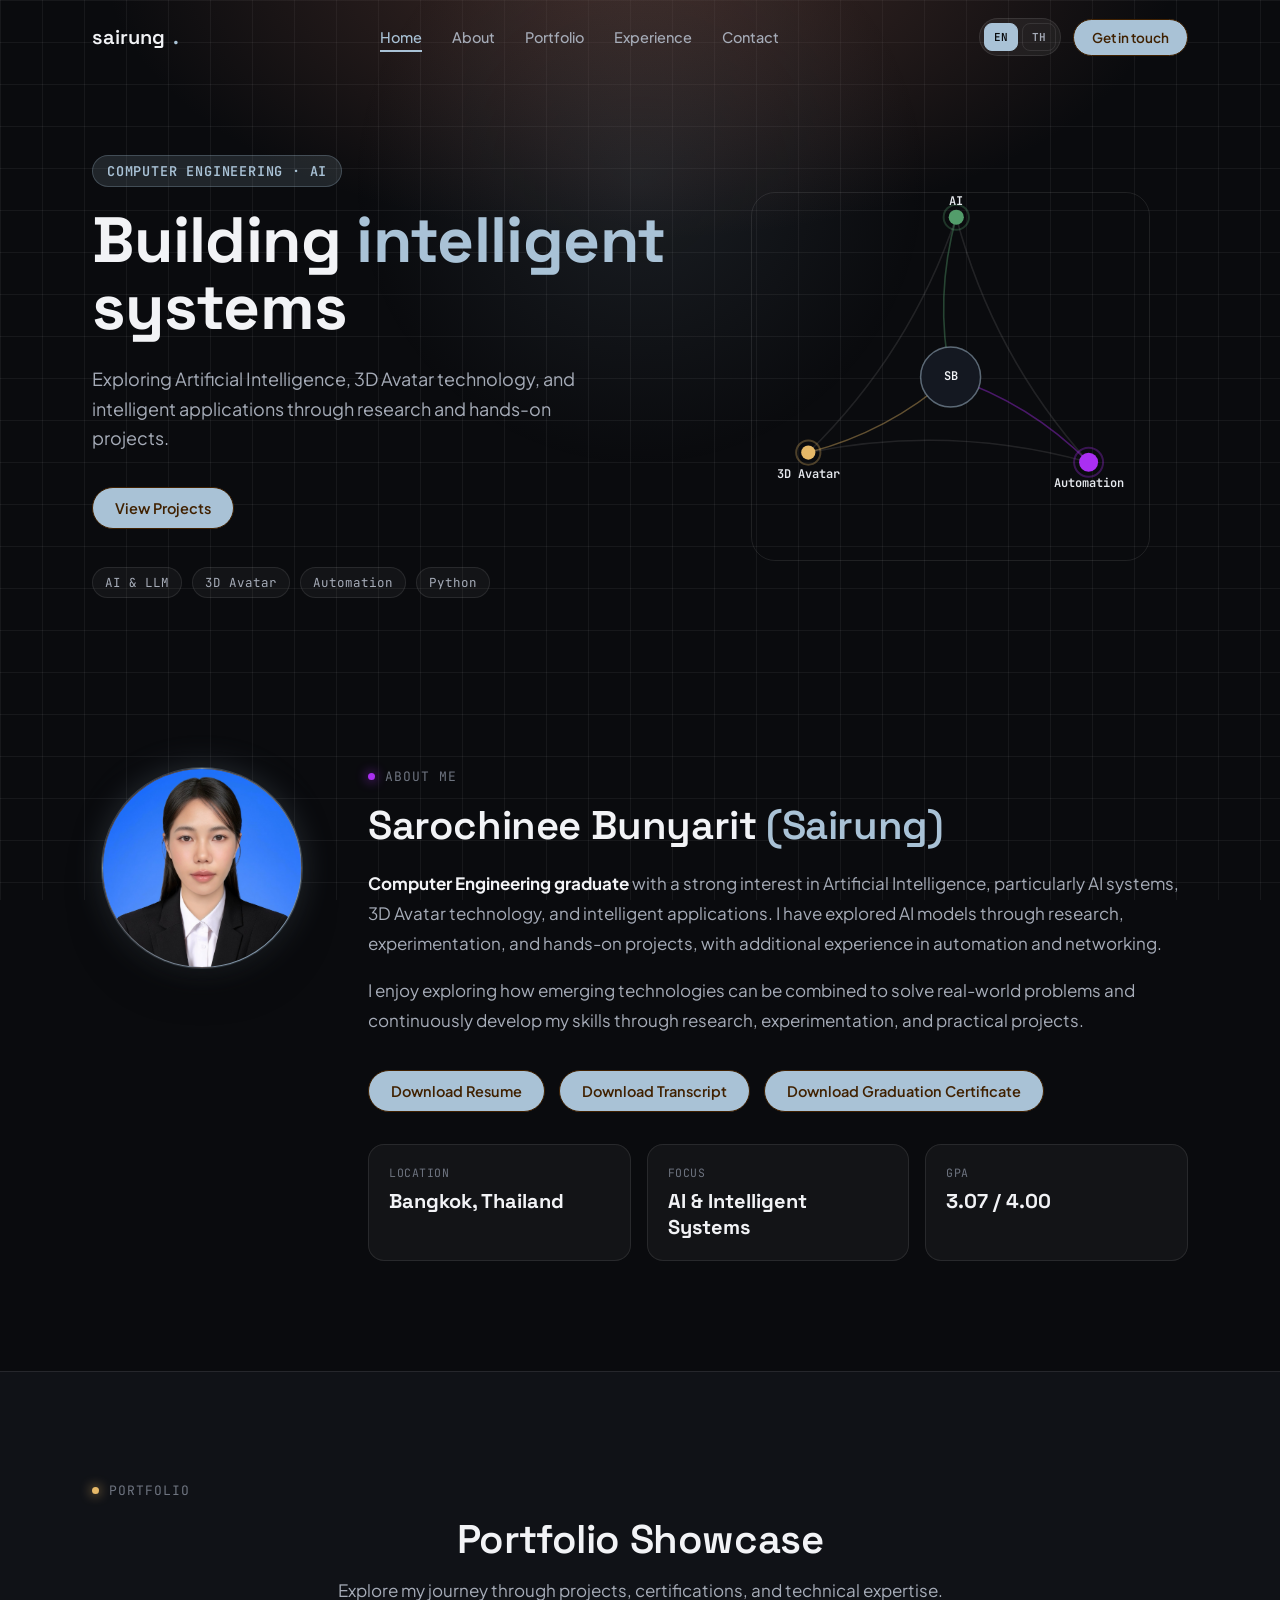
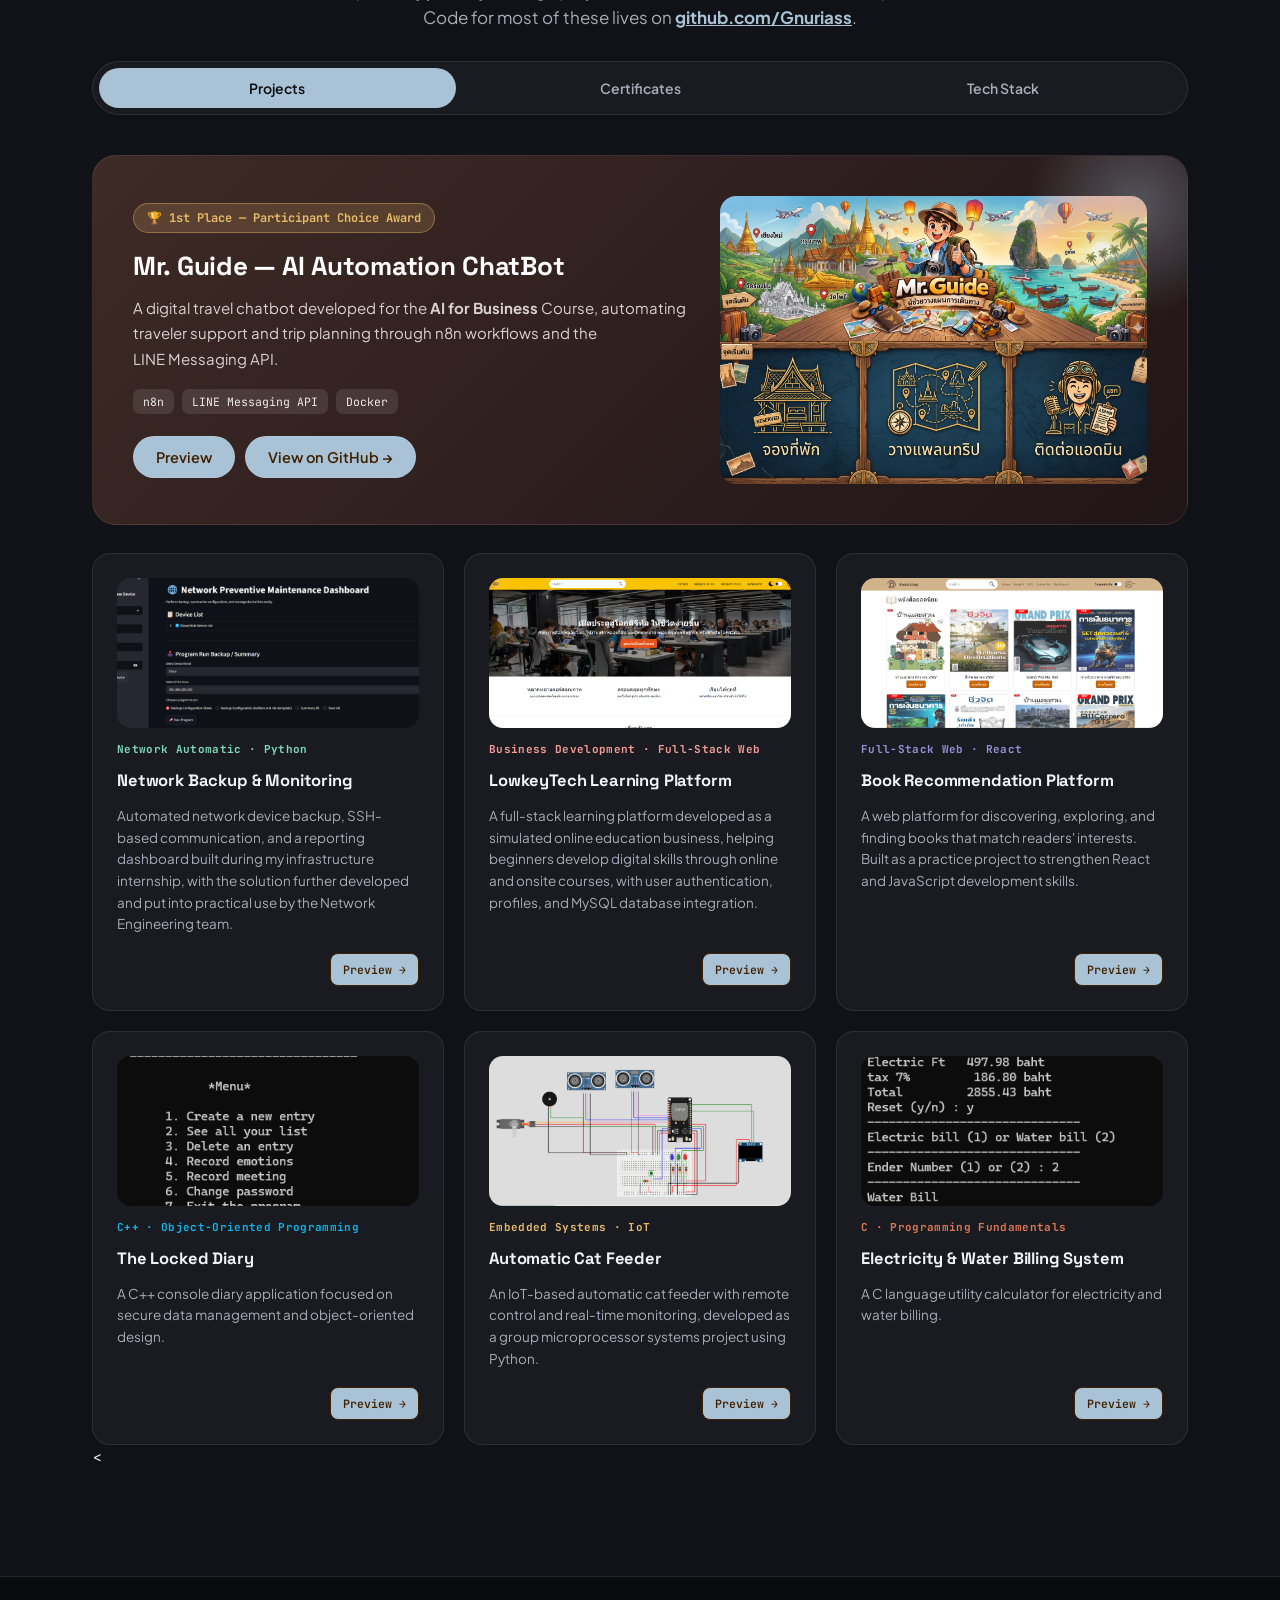
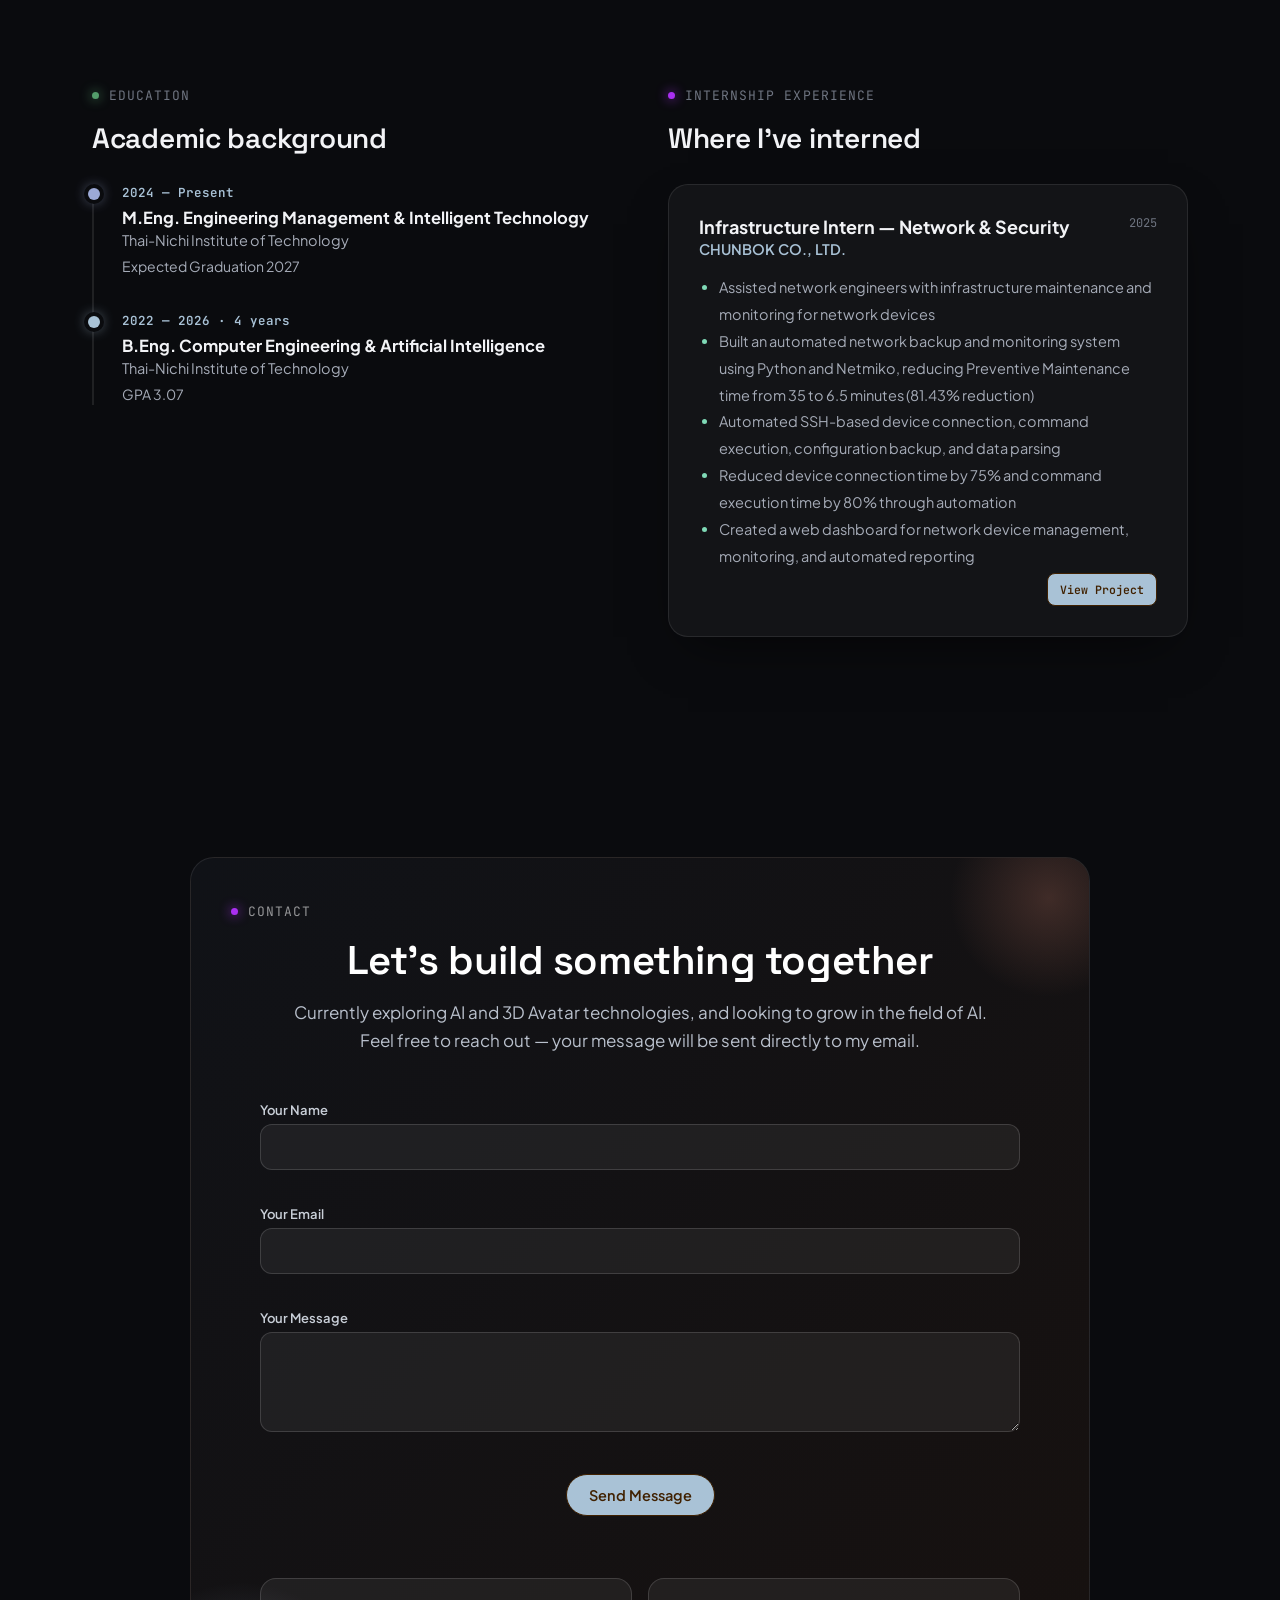
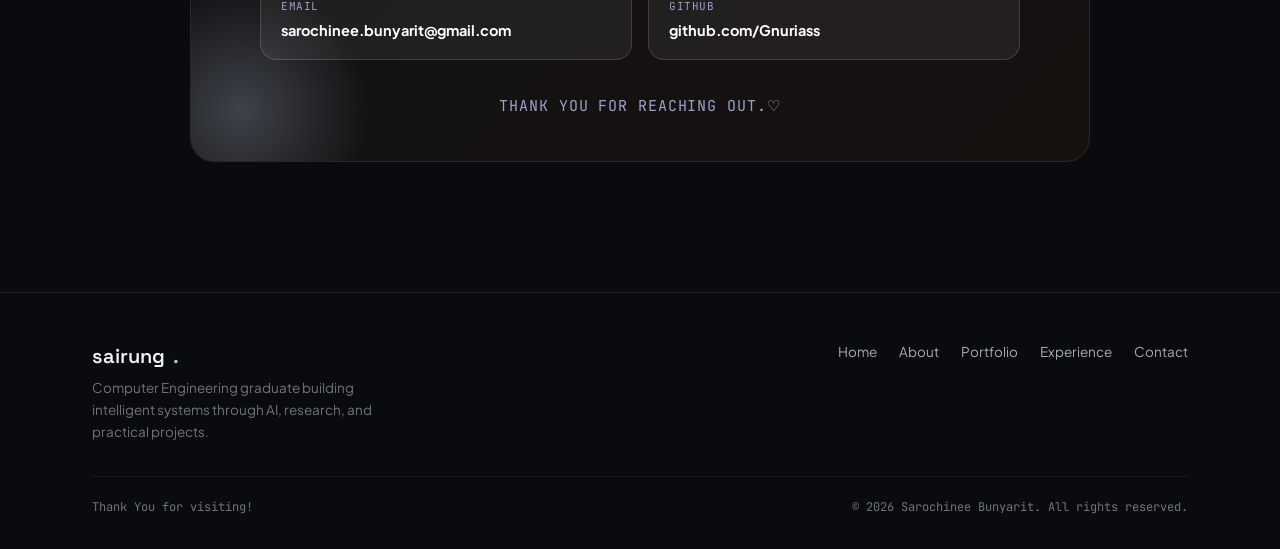
==== index.html @ 8538e963 "Add Tech" ====
<!doctype html>
<html lang="th">
  <head>
    <meta charset="UTF-8" />
    <meta name="viewport" content="width=device-width, initial-scale=1.0" />
    <title>Sarochinee Bunyarit — Portfolio</title>
    <meta
      name="description"
      content="Sarochinee Bunyarit — Computer Engineering graduate specializing in AI, network engineering, and cyber security."
    />
    <link rel="preconnect" href="https://fonts.googleapis.com" />
    <link rel="preconnect" href="https://fonts.gstatic.com" crossorigin />
    <link
      href="https://fonts.googleapis.com/css2?family=Space+Grotesk:wght@500;600;700&family=Fraunces:ital,opsz,wght@0,9..144,400;0,9..144,500;0,9..144,600;0,9..144,700&family=Plus+Jakarta+Sans:ital,wght@0,400;0,500;0,600;0,700;0,800;1,500&family=JetBrains+Mono:wght@400;500;600;700&display=swap"
      rel="stylesheet"
    />
    <link rel="stylesheet" href="style.css" />
  </head>

  <script
    type="text/javascript"
    src="https://cdn.jsdelivr.net/npm/@emailjs/browser@4/dist/email.min.js"
  ></script>

  <script>
    emailjs.init({
      publicKey: "41iGJooCQR-iGfddz",
    });
  </script>

  <body>
    <div class="bg-grid" aria-hidden="true"></div>
    <div class="bg-glow" id="bg-glow" aria-hidden="true"></div>

    <div id="loading-screen">
      <div class="loader">
        <div class="loader-name">
          <span data-en="Welcome" data-th="ยินดีต้อนรับ">Welcome</span>
          <span class="m" data-en="to my" data-th="สู่เว็บไซต์">to my</span>
          <br />
          <span class="m" data-en="Portfolio" data-th="Portfolio"
            >Portfolio</span
          >
          <span data-en="Website" data-th="ของฉัน">Website</span>
        </div>

        <div class="loader-bar"></div>

        <div
          class="loader-tag"
          data-en="Loading portfolio…"
          data-th="กำลังโหลด Portfolio…"
        >
          Loading portfolio…
        </div>
      </div>
    </div>

    <header id="site-header">
      <nav class="wrap">
        <a href="#home" class="logo">sairung<span>.</span></a>

        <div class="nav-links" id="nav-links">
          <a href="#home" data-nav="home" data-en="Home" data-th="หน้าหลัก"
            >Home</a
          >

          <a
            href="#about"
            data-nav="about"
            data-en="About"
            data-th="เกี่ยวกับฉัน"
            >About</a
          >

          <a
            href="#portfolio"
            data-nav="portfolio"
            data-en="Portfolio"
            data-th="ผลงาน"
            >Portfolio</a
          >

          <a
            href="#experience"
            data-nav="experience"
            data-en="Experience"
            data-th="ประสบการณ์"
            >Experience</a
          >

          <a
            href="#contact"
            data-nav="contact"
            data-en="Contact"
            data-th="ติดต่อ"
            >Contact</a
          >
        </div>

        <div style="display: flex; align-items: center; gap: 12px">
          <div class="language-switch">
            <button id="lang-en" class="lang-btn active">EN</button>
            <button id="lang-th" class="lang-btn">TH</button>
          </div>

          <a
            href="#contact"
            class="btn btn-primary nav-cta"
            data-en="Get in touch"
            data-th="ติดต่อฉัน"
            >Get in touch</a
          >

          <button
            class="nav-toggle"
            id="nav-toggle"
            aria-label="Open menu"
            aria-expanded="false"
            aria-controls="mobile-menu"
          >
            <svg
              viewBox="0 0 24 24"
              fill="none"
              stroke="currentColor"
              stroke-width="2"
              stroke-linecap="round"
            >
              <line x1="3" y1="6" x2="21" y2="6" />
              <line x1="3" y1="12" x2="21" y2="12" />
              <line x1="3" y1="18" x2="21" y2="18" />
            </svg>
          </button>
        </div>
      </nav>
    </header>

    <nav class="mobile-menu" id="mobile-menu" aria-label="Mobile navigation">
      <button class="mobile-close" id="mobile-close" aria-label="Close menu">
        &times;
      </button>
      <a href="#home" data-nav="home" data-en="Home" data-th="หน้าหลัก">Home</a>

      <a href="#about" data-nav="about" data-en="About" data-th="เกี่ยวกับฉัน"
        >About</a
      >

      <a
        href="#portfolio"
        data-nav="portfolio"
        data-en="Portfolio"
        data-th="ผลงาน"
        >Portfolio</a
      >

      <a
        href="#experience"
        data-nav="experience"
        data-en="Experience"
        data-th="ประสบการณ์"
        >Experience</a
      >

      <a href="#contact" data-nav="contact" data-en="Contact" data-th="ติดต่อ"
        >Contact</a
      >
    </nav>

    <main id="main-content">
      <!-- HERO -->
      <section class="hero" id="home">
        <div class="wrap hero-grid">
          <div>
            <span class="hero-kicker">Computer Engineering · AI</span>

            <h1>
              <span data-en="Building" data-th="สร้าง">Building</span>
              <em data-en="intelligent" data-th="ระบบอัจฉริยะ">intelligent</em
              ><br />
              <span data-en="systems" data-th="">systems</span>
            </h1>

            <p
              class="hero-sub"
              data-en="Exploring Artificial Intelligence, 3D Avatar technology, and intelligent applications through research and hands-on projects."
              data-th="ศึกษาและพัฒนาเทคโนโลยีปัญญาประดิษฐ์ เทคโนโลยี 3D Avatar และระบบอัจฉริยะ ผ่านงานวิจัยและโปรเจกต์ที่ได้ลงมือปฏิบัติจริง"
            >
              Exploring Artificial Intelligence, 3D Avatar technology, and
              intelligent applications through research and hands-on projects.
            </p>

            <div class="hero-cta">
              <a
                href="#portfolio"
                class="btn btn-primary"
                data-scroll-target="portfolio"
                data-en="View Projects"
                data-th="ดูผลงาน"
              >
                View Projects
              </a>
            </div>

            <div class="hero-tags">
              <span class="htag">AI &amp; LLM</span>
              <span class="htag">3D Avatar</span>
              <span class="htag">Automation</span>
              <span class="htag">Python</span>
            </div>
          </div>

          <div class="hero-visual">
            <canvas
              id="node-canvas"
              role="img"
              aria-label="Animated diagram connecting AI, 3D Avatar, and Automation"
            ></canvas>
          </div>
        </div>
      </section>

      <!-- ABOUT -->
      <section id="about">
        <div class="wrap about-grid">
          <div class="avatar-wrap">
            <div class="avatar">
              <img src="me.JPG" alt="Portrait of Sarochinee Bunyarit" />
            </div>
          </div>

          <div>
            <span
              class="eyebrow"
              style="--dot: #aa2ff2"
              data-en="About Me"
              data-th="เกี่ยวกับฉัน"
            >
              About Me
            </span>

            <h2
              class="sec-title2"
              data-en="Sarochinee Bunyarit <span class='s'>(Sairung)</span>"
              data-th="สโรชินี บุญฤทธิ์ <span class='s'>(สายรุ้ง)</span>"
            >
              Sarochinee Bunyarit <span class="s">(Sairung)</span>
            </h2>

            <div class="about-body" style="margin-top: 20px">
              <p
                data-en="<strong>Computer Engineering graduate</strong> with a strong interest in Artificial Intelligence, particularly AI systems, 3D Avatar technology, and intelligent applications. I have explored AI models through research, experimentation, and hands-on projects, with additional experience in automation and networking."
                data-th="<strong>สำเร็จการศึกษาด้านวิศวกรรมคอมพิวเตอร์</strong> และมีความสนใจด้าน Artificial Intelligence โดยเฉพาะ AI systems, 3D Avatar technology และ intelligent applications มีประสบการณ์ศึกษาและทดลองโมเดล AI ผ่านงานวิจัย การทดลอง และโปรเจกต์ที่ได้ลงมือปฏิบัติจริง รวมถึงมีประสบการณ์เพิ่มเติมด้าน Automation และ Networking"
              >
                <strong>Computer Engineering graduate</strong> with a strong
                interest in Artificial Intelligence, particularly AI systems, 3D
                Avatar technology, and intelligent applications. I have explored
                AI models through research, experimentation, and hands-on
                projects, with additional experience in automation and
                networking.
              </p>

              <p
                data-en="I enjoy exploring how emerging technologies can be combined to solve real-world problems and continuously develop my skills through research, experimentation, and practical projects."
                data-th="ฉันสนใจการศึกษาและประยุกต์ใช้เทคโนโลยีใหม่ ๆ ร่วมกันเพื่อแก้ปัญหาในโลกจริง พร้อมพัฒนาทักษะของตนเองอย่างต่อเนื่องผ่านงานวิจัย การทดลอง และโปรเจกต์ที่นำไปใช้ได้จริง"
              >
                I enjoy exploring how emerging technologies can be combined to
                solve real-world problems and continuously develop my skills
                through research, experimentation, and practical projects.
              </p>
            </div>

            <div class="hero-cta">
              <a
                href="/assets/Sarochinee_Bunyarit_Resume.pdf"
                download="Sarochinee_Bunyarit_Resume.pdf"
                class="btn btn-primary"
                data-en="Download Resume"
                data-th="ดาวน์โหลด Resume"
              >
                Download Resume
              </a>

              <a
                href="/assets/Sarochinee_Bunyarit_Transcript.pdf"
                download="Sarochinee_Bunyarit_Transcript.pdf"
                class="btn btn-primary"
                data-en="Download Transcript"
                data-th="ดาวน์โหลด Transcript"
              >
                Download Transcript
              </a>

              <a
                href="/assets/"
                download="Sarochinee_Bunyarit_Graduation.pdf"
                class="btn btn-primary"
                data-en="Download Graduation Certificate"
                data-th="ดาวน์โหลดใบรับรองการสำเร็จการศึกษา"
              >
                Download Graduation Certificate
              </a>
            </div>

            <div class="facts">
              <div class="fact">
                <div class="k" data-en="Location" data-th="ที่อยู่">
                  Location
                </div>
                <div
                  class="v"
                  data-en="Bangkok, Thailand"
                  data-th="กรุงเทพฯ ประเทศไทย"
                >
                  Bangkok, Thailand
                </div>
              </div>

              <div class="fact">
                <div class="k" data-en="Focus" data-th="ความสนใจ">Focus</div>
                <div class="v">AI &amp; Intelligent Systems</div>
              </div>

              <div class="fact">
                <div class="k">GPA</div>
                <div class="v">3.07 / 4.00</div>
              </div>
            </div>
          </div>
        </div>
      </section>

      <!-- PORTFOLIO SHOWCASE -->
      <section
        id="portfolio"
        style="
          background: var(--bg-alt);
          border-top: 1px solid var(--line);
          border-bottom: 1px solid var(--line);
        "
      >
        <div class="wrap">
          <span
            class="eyebrow"
            style="--dot: var(--sun)"
            data-en="Portfolio"
            data-th="ผลงาน"
            >Portfolio</span
          >

          <h2
            class="sec-title"
            data-en="Portfolio Showcase"
            data-th="ผลงานของฉัน"
          >
            Portfolio Showcase
          </h2>

          <p class="sec-lede">
            <span
              data-en="Explore my journey through projects, certifications, and technical expertise. Code for most of these lives on"
              data-th="สำรวจผลงาน ใบรับรอง และทักษะด้านเทคนิคที่ฉันได้พัฒนาผ่านการเรียนรู้และประสบการณ์จริง โดยสามารถดูโค้ดของโปรเจกต์ส่วนใหญ่ได้ที่"
              >Explore my journey through projects, certifications, and
              technical expertise. Code for most of these lives on</span
            >

            <a
              href="https://github.com/Gnuriass"
              target="_blank"
              rel="noopener"
              style="
                color: var(--sky);
                font-weight: 700;
                text-decoration: underline;
              "
              >github.com/Gnuriass</a
            >.
          </p>

          <div class="tab-bar" role="tablist" aria-label="Portfolio sections">
            <button
              class="tab-btn active"
              role="tab"
              aria-selected="true"
              aria-controls="tab-projects"
              id="tabbtn-projects"
              data-tab="projects"
              data-en="Projects"
              data-th="โปรเจกต์"
            >
              Projects
            </button>

            <button
              class="tab-btn"
              role="tab"
              aria-selected="false"
              aria-controls="tab-certificates"
              id="tabbtn-certificates"
              data-tab="certificates"
              data-en="Certificates"
              data-th="ใบรับรอง"
            >
              Certificates
            </button>

            <button
              class="tab-btn"
              role="tab"
              aria-selected="false"
              aria-controls="tab-techstack"
              id="tabbtn-techstack"
              data-tab="techstack"
              data-en="Tech Stack"
              data-th="เทคโนโลยีที่ใช้"
            >
              Tech Stack
            </button>
          </div>

          <!-- PROJECTS TAB -->
          <div
            class="tab-panel active"
            id="tab-projects"
            role="tabpanel"
            aria-labelledby="tabbtn-projects"
          >
            <!-- FEATURED PROJECT -->
            <div class="featured-project">
              <div>
                <div
                  class="badge-win"
                  data-en="🏆 1st Place — Participant Choice Award"
                  data-th="🏆 อันดับ 1 — รางวัลขวัญใจผู้เข้าร่วมกิจกรรม"
                >
                  🏆 1st Place — Participant Choice Award
                </div>

                <h3>Mr. Guide — AI Automation ChatBot</h3>

                <p>
                  <span
                    data-en="A digital travel chatbot developed for the"
                    data-th="แชตบอตท่องเที่ยวดิจิทัลที่พัฒนาขึ้นสำหรับรายวิชา"
                  >
                    A digital travel chatbot developed for the
                  </span>

                  <strong>AI for Business</strong>

                  <span
                    data-en="Course, automating traveler support and trip planning through n8n workflows and the"
                    data-th="โดยทำงานอัตโนมัติด้านการให้บริการนักท่องเที่ยวและการวางแผนทริปผ่าน n8n workflows และ"
                  >
                    Course, automating traveler support and trip planning
                    through n8n workflows and the
                  </span>

                  <br />

                  <span>LINE Messaging API.</span>
                </p>

                <div class="fp-stack">
                  <span>n8n</span>
                  <span>LINE Messaging API</span>
                  <span>Docker</span>
                </div>

                <div class="fp-actions">
                  <button
                    type="button"
                    class="btn btn-ghost view-details-btn"
                    data-detail="proj-0"
                    data-en="Preview"
                    data-th="ดูตัวอย่าง"
                  >
                    Preview
                  </button>

                  <a
                    href="https://github.com/Gnuriass/n8n-project"
                    target="_blank"
                    rel="noopener"
                    class="btn btn-ghost"
                    data-en="View on GitHub →"
                    data-th="ดูบน GitHub →"
                  >
                    View on GitHub →
                  </a>
                </div>
              </div>

              <!-- CLICKABLE FEATURED IMAGE -->
              <div
                class="fp-visual project-image-preview"
                tabindex="0"
                role="button"
                aria-label="View project image"
                data-image="images/project/pj0.png"
                data-alt="Mr. Guide AI Automation ChatBot"
              >
                <img
                  src="images/project/pj0.png"
                  alt="Mr. Guide AI Automation ChatBot"
                />
              </div>
            </div>

            <!-- PROJECT GRID -->
            <div class="proj-grid" id="project-grid">
              <!-- PROJECTS 1 -->
              <div
                class="proj-card reveal reveal-stagger"
                tabindex="0"
                data-detail="proj-1"
                style="--r-i: 0"
              >
                <div class="proj-top">
                  <div
                    class="proj-icon project-image-preview"
                    tabindex="0"
                    role="button"
                    aria-label="View project image"
                    data-image="images/project/pj1.png"
                    data-alt="n8n Workflow Project"
                  >
                    <img
                      src="images/project/pj1.png"
                      alt="n8n Workflow Project"
                    />
                  </div>
                </div>

                <span class="proj-tag" style="--pc-fg: var(--mint)">
                  Network Automatic · Python
                </span>

                <h3>Network Backup &amp; Monitoring</h3>

                <p
                  data-en="Automated network device backup, SSH-based communication, and a reporting dashboard built during my infrastructure internship, with the solution further developed and put into practical use by the Network Engineering team."
                  data-th="ระบบสำรองข้อมูลอุปกรณ์เครือข่ายแบบอัตโนมัติ การสื่อสารผ่าน SSH และ Dashboard สำหรับรายงานผล ซึ่งพัฒนาขึ้นระหว่างการฝึกงานด้าน Infrastructure (Network & Security) และได้รับการพัฒนาต่อยอดเพื่อนำไปใช้งานจริงโดยทีม Network Engineer"
                >
                  Automated network device backup, SSH-based communication, and
                  a reporting dashboard built during my infrastructure
                  internship, with the solution further developed and put into
                  practical use by the Network Engineering team.
                </p>

                <div class="proj-actions">
                  <button
                    type="button"
                    class="view-details-btn"
                    data-detail="proj-1"
                    data-en="Preview →"
                    data-th="ดูตัวอย่าง →"
                  >
                    Preview →
                  </button>
                </div>
              </div>

              <!-- PROJECTS 2 -->
              <div
                class="proj-card reveal reveal-stagger"
                tabindex="0"
                data-detail="proj-2"
                style="--r-i: 1"
              >
                <div class="proj-top">
                  <div
                    class="proj-icon project-image-preview"
                    tabindex="0"
                    role="button"
                    aria-label="View project image"
                    data-image="images/project/pj2.png"
                    data-alt="LowkeyTech Learning Platform"
                  >
                    <img
                      src="images/project/pj2.png"
                      alt="LowkeyTech Learning Platform"
                    />
                  </div>
                </div>

                <span class="proj-tag" style="--pc-fg: #f39c96">
                  Business Development · Full-Stack Web
                </span>

                <h3>LowkeyTech Learning Platform</h3>

                <p
                  data-en="A full-stack learning platform developed as a simulated online education business, helping beginners develop digital skills through online and onsite courses, with user authentication, profiles, and MySQL database integration."
                  data-th="แพลตฟอร์มการเรียนรู้แบบ Full-Stack ที่พัฒนาขึ้นเพื่อจำลองธุรกิจด้านการศึกษาออนไลน์ ช่วยให้ผู้เริ่มต้นพัฒนาทักษะดิจิทัลผ่านหลักสูตรออนไลน์และแบบ Onsite พร้อมระบบยืนยันตัวตน โปรไฟล์ผู้ใช้งาน และการเชื่อมต่อฐานข้อมูล MySQL"
                >
                  A full-stack learning platform designed to help beginners
                  develop digital skills through online and onsite courses, with
                  user authentication, profiles, and MySQL database integration.
                </p>

                <div class="proj-actions">
                  <button
                    type="button"
                    class="view-details-btn"
                    data-detail="proj-2"
                    data-en="Preview →"
                    data-th="ดูตัวอย่าง →"
                  >
                    Preview →
                  </button>
                </div>
              </div>

              <!-- PROJECTS 3 -->
              <div
                class="proj-card reveal reveal-stagger"
                tabindex="0"
                data-detail="proj-3"
                style="--r-i: 2"
              >
                <div class="proj-top">
                  <div
                    class="proj-icon project-image-preview"
                    tabindex="0"
                    role="button"
                    aria-label="View project image"
                    data-image="images/project/pj3.png"
                    data-alt="Book Recommendation Platform"
                  >
                    <img
                      src="images/project/pj3.png"
                      alt="Book Recommendation Platform"
                    />
                  </div>
                </div>

                <span class="proj-tag" style="--pc-fg: #998ed9">
                  Full-Stack Web · React
                </span>

                <h3>Book Recommendation Platform</h3>

                <p
                  data-en="A web platform for discovering, exploring, and finding books that match readers' interests. Built as a practice project to strengthen React and JavaScript development skills."
                  data-th="แพลตฟอร์มเว็บไซต์สำหรับค้นหา สำรวจ และแนะนำหนังสือที่ตรงกับความสนใจของผู้อ่าน"
                >
                  A web platform for discovering, exploring, and finding books
                  that match readers' interests. Built as a practice project to
                  strengthen React and JavaScript development skills.
                </p>

                <div class="proj-actions">
                  <button
                    type="button"
                    class="view-details-btn"
                    data-detail="proj-3"
                    data-en="Preview →"
                    data-th="ดูตัวอย่าง →"
                  >
                    Preview →
                  </button>
                </div>
              </div>

              <!-- PROJECTS 4 -->
              <div
                class="proj-card reveal reveal-stagger"
                tabindex="0"
                data-detail="proj-4"
                style="--r-i: 3"
              >
                <div class="proj-top">
                  <div
                    class="proj-icon project-image-preview"
                    tabindex="0"
                    role="button"
                    aria-label="View project image"
                    data-image="images/project/pj4.png"
                    data-alt="The Locked Diary"
                  >
                    <img src="images/project/pj4.png" alt="The Locked Diary" />
                  </div>
                </div>

                <span class="proj-tag" style="--pc-fg: #12b1e5">
                  C++ · Object-Oriented Programming
                </span>

                <h3>The Locked Diary</h3>

                <p
                  data-en="A C++ console diary application focused on secure data management and object-oriented design."
                  data-th="แอปพลิเคชันไดอารีบน Console ที่พัฒนาด้วย C++ โดยเน้นการจัดการข้อมูลอย่างปลอดภัยและการออกแบบเชิงวัตถุ"
                >
                  A C++ console diary application focused on secure data
                  management and object-oriented design.
                </p>

                <div class="proj-actions">
                  <button
                    type="button"
                    class="view-details-btn"
                    data-detail="proj-4"
                    data-en="Preview →"
                    data-th="ดูตัวอย่าง →"
                  >
                    Preview →
                  </button>
                </div>
              </div>

              <!-- PROJECTS 5 -->
              <div
                class="proj-card reveal reveal-stagger"
                tabindex="0"
                data-detail="proj-5"
                style="--r-i: 4"
              >
                <div class="proj-top">
                  <div
                    class="proj-icon project-image-preview"
                    tabindex="0"
                    role="button"
                    aria-label="View project image"
                    data-image="images/project/pj5.png"
                    data-alt="Automatic Cat Feeder"
                  >
                    <img
                      src="images/project/pj5.png"
                      alt="Automatic Cat Feeder"
                    />
                  </div>
                </div>

                <span class="proj-tag" style="--pc-fg: var(--sun)">
                  Embedded Systems · IoT
                </span>

                <h3>Automatic Cat Feeder</h3>

                <p
                  data-en="An IoT-based automatic cat feeder with remote control and real-time monitoring, developed as a group microprocessor systems project using Python."
                  data-th="เครื่องให้อาหารแมวอัตโนมัติแบบ IoT พร้อมระบบควบคุมระยะไกลและการตรวจสอบแบบ Real-time พัฒนาเป็นโปรเจกต์กลุ่มในรายวิชา Microprocessor Systems โดยใช้ Python"
                >
                  An IoT-based automatic cat feeder with remote control and
                  real-time monitoring, developed as a group microprocessor
                  systems project using Python.
                </p>

                <div class="proj-actions">
                  <button
                    type="button"
                    class="view-details-btn"
                    data-detail="proj-5"
                    data-en="Preview →"
                    data-th="ดูตัวอย่าง →"
                  >
                    Preview →
                  </button>
                </div>
              </div>

              <!-- PROJECTS 6 -->
              <div
                class="proj-card reveal reveal-stagger"
                tabindex="0"
                data-detail="proj-6"
                style="--r-i: 5"
              >
                <div class="proj-top">
                  <div
                    class="proj-icon project-image-preview"
                    tabindex="0"
                    role="button"
                    aria-label="View project image"
                    data-image="images/project/pj6.png"
                    data-alt="Electric & Water Bill Calculator"
                  >
                    <img
                      src="images/project/pj6.png"
                      alt="Electric & Water Bill Calculator"
                    />
                  </div>
                </div>

                <span class="proj-tag" style="--pc-fg: #dd7755">
                  C · Programming Fundamentals
                </span>

                <h3>Electricity &amp; Water Billing System</h3>

                <p
                  data-en="A C language utility calculator for electricity and water billing."
                  data-th="โปรแกรมคำนวณค่าไฟฟ้าและค่าน้ำที่พัฒนาด้วยภาษา C"
                >
                  A C language utility calculator for electricity and water
                  billing.
                </p>

                <div class="proj-actions">
                  <button
                    type="button"
                    class="view-details-btn"
                    data-detail="proj-6"
                    data-en="Preview →"
                    data-th="ดูตัวอย่าง →"
                  >
                    Preview →
                  </button>
                </div>
              </div>
            </div>
          </div>

          <!-- ---------------- Project Image Lightbox ---------------- -->
          <div class="image-lightbox" id="project-image-lightbox">
            <button
              type="button"
              class="image-lightbox-close"
              id="project-image-lightbox-close"
              aria-label="Close image"
            >
              &times;
            </button>

            <img id="project-lightbox-image" src="" alt="Project Preview" />
          </div>

          <<!-- Project detail modal -->
          <div
            class="modal-backdrop"
            id="proj-modal"
            role="dialog"
            aria-modal="true"
            aria-labelledby="proj-modal-title"
          >
            <div class="modal-box">
              <button
                class="modal-close"
                id="proj-modal-close"
                aria-label="Close"
              >
                &times;
              </button>

              <div class="modal-visual" id="proj-modal-visual"></div>

              <h3 id="proj-modal-title">Project name</h3>

              <div class="modal-meta" id="proj-modal-meta">Category</div>

              <p id="proj-modal-desc">Description</p>

              <div class="modal-badges" id="proj-modal-badges"></div>

              <div class="proj-actions" style="margin-top: 20px">
                <a
                  href="#"
                  id="proj-modal-github"
                  target="_blank"
                  rel="noopener"
                  data-en="View on GitHub →"
                  data-th="ดูบน GitHub →"
                >
                  View on GitHub →
                </a>
              </div>
            </div>
          </div>

          <!-- CERTIFICATES TAB -->
          <div
            class="tab-panel"
            id="tab-certificates"
            role="tabpanel"
            aria-labelledby="tabbtn-certificates"
          >
            <div class="cert-grid" id="cert-grid">
              <!-- Certificate 1 -->
              <div
                class="cert-card reveal reveal-stagger"
                tabindex="0"
                data-cert="0"
                style="--r-i: 0"
              >
                <div class="cert-thumb">
                  <img
                    src="images/cert/c1.jpg"
                    alt="Security Engineer Program"
                  />
                </div>

                <div class="cert-body">
                  <h3>Security Engineer Program</h3>

                  <div class="cert-org">ARIT</div>

                  <div class="cert-date">2025</div>

                  <div
                    class="cert-desc"
                    data-en="Selected for the Security Engineer program, covering network security, security principles, programming, Linux administration, cloud security, threat hunting, SIEM, and incident response."
                    data-th="ได้รับคัดเลือกเข้าร่วมโครงการ Security Engineer ซึ่งครอบคลุมด้าน Network Security, Security Principles, Programming, Linux Administration, Cloud Security, Threat Hunting, SIEM และ Incident Response"
                  >
                    Selected for the Security Engineer program, covering network
                    security, security principles, programming, Linux
                    administration, cloud security, threat hunting, SIEM, and
                    incident response.
                  </div>
                </div>
              </div>

              <!-- Certificate 2 -->
              <div
                class="cert-card reveal reveal-stagger"
                tabindex="0"
                data-cert="1"
                style="--r-i: 1"
              >
                <div class="cert-thumb">
                  <img
                    src="images/cert/c2.jpg"
                    alt="Basic Cybersecurity Training"
                  />
                </div>

                <div class="cert-body">
                  <h3>Basic Cybersecurity Training</h3>

                  <div class="cert-org">Department of Skill Development</div>

                  <div class="cert-date">2025</div>

                  <div
                    class="cert-desc"
                    data-en="Completed online training in Basic Cybersecurity, covering fundamental cybersecurity concepts and practices."
                    data-th="ผ่านการอบรมออนไลน์หลักสูตร Basic Cybersecurity ซึ่งครอบคลุมแนวคิดพื้นฐานและแนวทางปฏิบัติด้าน Cybersecurity"
                  >
                    Completed online training in Basic Cybersecurity, covering
                    fundamental cybersecurity concepts and practices.
                  </div>
                </div>
              </div>

              <!-- Certificate 3 -->
              <div
                class="cert-card reveal reveal-stagger"
                tabindex="0"
                data-cert="2"
                style="--r-i: 2"
              >
                <div class="cert-thumb">
                  <img
                    src="images/cert/c3.jpg"
                    alt="Basic Cybersecurity Training"
                  />
                </div>

                <div class="cert-body">
                  <h3>Basic Cybersecurity Training</h3>

                  <div class="cert-org">
                    Thailand Professional Qualification Institute (TPQI)
                  </div>

                  <div class="cert-date">2025</div>

                  <div
                    class="cert-desc"
                    data-en="Completed Basic Cybersecurity training focused on foundational knowledge and professional cybersecurity competencies."
                    data-th="ผ่านการอบรม Basic Cybersecurity โดยเน้นความรู้พื้นฐานและสมรรถนะด้าน Cybersecurity ในระดับวิชาชีพ"
                  >
                    Completed Basic Cybersecurity training focused on
                    foundational knowledge and professional cybersecurity
                    competencies.
                  </div>
                </div>
              </div>
            </div>
          </div>

          <!-- Certificate lightbox modal -->
          <div class="image-lightbox" id="cert-image-lightbox">
            <button
              type="button"
              class="image-lightbox-close"
              id="cert-image-lightbox-close"
              aria-label="Close image"
            >
              &times;
            </button>

            <img id="cert-lightbox-image" src="" alt="Certificate Preview" />
          </div>

          <!-- TECH STACK TAB -->
          <div
            class="tab-panel"
            id="tab-techstack"
            role="tabpanel"
            aria-labelledby="tabbtn-techstack"
          >
            <div class="tech-grid">
              <!-- Python -->
              <div
                class="tech-card reveal reveal-stagger"
                tabindex="0"
                style="--r-i: 0"
              >
                <span class="tooltip">Python</span>
                <img
                  class="tech-icon"
                  src="images/tech/python.png"
                  alt="Python"
                />
                <span class="tech-name">Python</span>
              </div>
              <!-- n8n -->
              <div
                class="tech-card reveal reveal-stagger"
                tabindex="0"
                style="--r-i: 1"
              >
                <span class="tooltip">n8n</span>
                <img class="tech-icon" src="images/tech/n8n.png" alt="n8n" />
                <span class="tech-name">n8n</span>
              </div>

              <!-- Docker -->
              <div
                class="tech-card reveal reveal-stagger"
                tabindex="0"
                style="--r-i: 2"
              >
                <span class="tooltip">Docker</span>
                <img
                  class="tech-icon"
                  src="images/tech/docker.png"
                  alt="Docker"
                />
                <span class="tech-name">Docker</span>
              </div>
              <!-- ngrok -->
              <div
                class="tech-card reveal reveal-stagger"
                tabindex="0"
                style="--r-i: 3"
              >
                <span class="tooltip">ngrok</span>
                <img
                  class="tech-icon"
                  src="images/tech/ngrok.png"
                  alt="ngrok"
                />
                <span class="tech-name">ngrok</span>
              </div>
              <!-- LM Studio -->
              <div
                class="tech-card reveal reveal-stagger"
                tabindex="0"
                style="--r-i: 4"
              >
                <span class="tooltip">LM Studio</span>
                <img
                  class="tech-icon"
                  src="images/tech/lm-studio.png"
                  alt="LM Studio"
                />
                <span class="tech-name">LM Studio</span>
              </div>
              <!-- Jupyter -->
              <div
                class="tech-card reveal reveal-stagger"
                tabindex="0"
                style="--r-i: 5"
              >
                <span class="tooltip">Jupyter Notebook</span>
                <img
                  class="tech-icon"
                  src="images/tech/jupyter.png"
                  alt="Jupyter"
                />
                <span class="tech-name">Jupyter</span>
              </div>
              <!-- My SQL -->
              <div
                class="tech-card reveal reveal-stagger"
                tabindex="0"
                style="--r-i: 6"
              >
                <span class="tooltip">My SQL</span>
                <img
                  class="tech-icon"
                  src="images/tech/mysql.png"
                  alt="My SQL"
                />
                <span class="tech-name">My SQL</span>
              </div>
              

              <!-- Git -->
              <div
                class="tech-card reveal reveal-stagger"
                tabindex="0"
                style="--r-i: 7"
              >
                <span class="tooltip">GitHub</span>
                <img
                  class="tech-icon"
                  src="images/tech/github.png"
                  alt="GitHub"
                />
                <span class="tech-name">GitHub</span>
              </div>

              <!-- JavaScript -->
              <div
                class="tech-card reveal reveal-stagger"
                tabindex="0"
                style="--r-i: 8"
              >
                <span class="tooltip">JavaScript</span>
                <img
                  class="tech-icon"
                  src="images/tech/javascript.png"
                  alt="JavaScript"
                />
                <span class="tech-name">JavaScript</span>
              </div>

              <!-- React -->
              <div
                class="tech-card reveal reveal-stagger"
                tabindex="0"
                style="--r-i: 9"
              >
                <span class="tooltip">React.js</span>
                <img
                  class="tech-icon"
                  src="images/tech/react.png"
                  alt="React.js"
                />
                <span class="tech-name">React</span>
              </div>

              <!-- HTML5 -->
              <div
                class="tech-card reveal reveal-stagger"
                tabindex="0"
                style="--r-i: 10"
              >
                <span class="tooltip">HTML5</span>
                <img class="tech-icon" src="images/tech/html.png" alt="HTML5" />
                <span class="tech-name">HTML5</span>
              </div>

              <!-- CSS3 -->
              <div
                class="tech-card reveal reveal-stagger"
                tabindex="0"
                style="--r-i: 11"
              >
                <span class="tooltip">CSS</span>
                <img class="tech-icon" src="images/tech/css.png" alt="CSS" />
                <span class="tech-name">CSS</span>
              </div>

              <!-- C -->
              <div
                class="tech-card reveal reveal-stagger"
                tabindex="0"
                style="--r-i: 12"
              >
                <span class="tooltip">C</span>
                <img class="tech-icon" src="images/tech/c.png" alt="C" />
                <span class="tech-name">C</span>
              </div>

              <!-- C++ -->
              <div
                class="tech-card reveal reveal-stagger"
                tabindex="0"
                style="--r-i: 13"
              >
                <span class="tooltip">C++</span>
                <img class="tech-icon" src="images/tech/cpp.png" alt="C++" />
                <span class="tech-name">C++</span>
              </div>
            </div>
          </div>
        </div>
      </section>

      <!-- EDUCATION + EXPERIENCE -->
      <section id="experience">
        <div class="wrap two-col">
          <div>
            <span
              class="eyebrow"
              style="--dot: #539d6b"
              data-en="Education"
              data-th="การศึกษา"
            >
              Education
            </span>

            <h2
              class="sec-title2"
              style="font-size: 28px"
              data-en="Academic background"
              data-th="ประวัติการศึกษา"
            >
              Academic background
            </h2>

            <div class="timeline" style="margin-top: 30px">
              <div class="t-item" style="--dotc: var(--lavender)">
                <div
                  class="t-date"
                  data-en="2024 — Present"
                  data-th="2567 — ปัจจุบัน"
                >
                  2024 — Present
                </div>

                <div
                  class="t-title"
                  data-en="M.Eng. Engineering Management &amp; Intelligent Technology"
                  data-th="ปริญญาโทวิศวกรรม การจัดการวิศวกรรมและเทคโนโลยีอัจฉริยะ"
                >
                  M.Eng. Engineering Management &amp; Intelligent Technology
                </div>

                <div
                  class="t-org"
                  data-en="Thai-Nichi Institute of Technology"
                  data-th="สถาบันเทคโนโลยีไทย-ญี่ปุ่น"
                >
                  Thai-Nichi Institute of Technology
                </div>

                <div
                  class="t-detail"
                  data-en="Expected Graduation 2027"
                  data-th="คาดว่าจะสำเร็จการศึกษาในปี 2027
"
                >
                  Master of Engineering (EMT programme) · Expected Graduation
                  2027
                </div>
              </div>

              <div class="t-item" style="--dotc: var(--sky)">
                <div
                  class="t-date"
                  data-en="2022 — 2026 · 4 years"
                  data-th="2565 — 2569 · 4 ปี"
                >
                  2022 — 2026 · 4 years
                </div>

                <div
                  class="t-title"
                  data-en="B.Eng. Computer Engineering &amp; Artificial Intelligence"
                  data-th="ปริญญาตรีวิศวกรรม คอมพิวเตอร์และปัญญาประดิษฐ์"
                >
                  B.Eng. Computer Engineering &amp; Artificial Intelligence
                </div>

                <div
                  class="t-org"
                  data-en="Thai-Nichi Institute of Technology"
                  data-th="สถาบันเทคโนโลยีไทย-ญี่ปุ่น"
                >
                  Thai-Nichi Institute of Technology
                </div>

                <div class="t-detail">GPA 3.07</div>
              </div>
            </div>
          </div>

          <div>
            <span
              class="eyebrow"
              style="--dot: #aa2ff2"
              data-en="Internship Experience"
              data-th="ประสบการณ์ฝึกงาน"
            >
              Internship Experience
            </span>

            <h2
              class="sec-title2"
              style="font-size: 28px"
              data-en="Where I've interned"
              data-th="ประสบการณ์การฝึกงาน"
            >
              Where I've interned
            </h2>

            <div class="exp-card" style="margin-top: 30px">
              <div class="exp-head">
                <div>
                  <div class="exp-role">
                    Infrastructure Intern — Network &amp; Security
                  </div>

                  <div class="exp-org"
                  data-en="CHUNBOK CO., LTD."
                  data-th="บริษัท ชุน บ็อก จำกัด"
                  >
                    CHUNBOK CO., LTD.
                  </div>
                </div>

                <div class="exp-date" data-en="2025" data-th="2568">2025</div>
              </div>

              <ul class="exp-list">
                <li
                  data-en="Assisted network engineers with infrastructure maintenance and monitoring for network devices"
                  data-th="สนับสนุนทีม Network Engineer ในการดูแลและตรวจสอบอุปกรณ์เครือข่าย"
                >
                  Assisted network engineers with infrastructure maintenance and monitoring for network devices
                </li>

                <li
                  data-en="Built an automated network backup and monitoring system using Python and Netmiko, reducing Preventive Maintenance time from 35 to 6.5 minutes (81.43% reduction)"
                  data-th="พัฒนาระบบสำรองข้อมูลและตรวจสอบอุปกรณ์เครือข่ายอัตโนมัติด้วย Python และ Netmiko ลดเวลาในการทำ Preventive Maintenance จาก 35 นาที เหลือ 6.5 นาที หรือลดลง 81.43%"
                >
                  Built an automated network backup and monitoring system using Python and Netmiko, reducing Preventive Maintenance time from 35 to 6.5 minutes (81.43% reduction)
                </li>

                <li
                  data-en="Automated SSH-based device connection, command execution, configuration backup, and data parsing"
                  data-th="พัฒนาระบบเชื่อมต่ออุปกรณ์ผ่าน SSH สั่งคำสั่ง สำรอง Configuration และประมวลผลข้อมูลแบบอัตโนมัติ"
                >
                  Automated SSH-based device connection, command execution, configuration backup, and data parsing
                </li>

                <li
                  data-en="Reduced device connection time by 75% and command execution time by 80% through automation"
                  data-th="ลดเวลาในการเชื่อมต่ออุปกรณ์ลง 75% และลดเวลาการสั่งคำสั่งและคัดลอกข้อมูลลง 80% ด้วยระบบ Automation"
                >
                  Reduced device connection time by 75% and command execution time by 80% through automation
                </li>

                <li
                  data-en="Created a web dashboard for network device management, monitoring, and automated reporting"
                  data-th="พัฒนา Web Dashboard สำหรับจัดการ ตรวจสอบสถานะอุปกรณ์เครือข่าย และจัดทำรายงานอัตโนมัติ"
                >
                  Created a web dashboard for network device management, monitoring, and automated reporting
                </li>
              </ul>

                <div class="proj-actions">
                  <button
                    type="button"
                    class="view-details-btn"
                    style="margin-left: auto"
                    data-detail="proj-1"
                    data-en="View Project"
                    data-th="ดูโปรเจกต์"
                  >
                    View Project
                  </button>
                </div>
              </ul>
            </div>
          </div>
        </div>
      </section>

      <!-- CONTACT -->
      <section id="contact">
        <div class="wrap">
          <div class="contact-panel">
            <span
              class="eyebrow"
              style="--dot: #aa2ff2"
              data-en="Contact"
              data-th="ติดต่อ"
            >
              Contact
            </span>
            <div class="contact-inner">
              <h2
                class="sec-title2"
                data-en="Let's build something together"
                data-th="มาสร้างบางสิ่งที่น่าสนใจไปด้วยกัน"
              >
                Let's build something together
              </h2>

              <p class="contact-lede">
                <span
                  data-en="Currently exploring AI and 3D Avatar technologies, and looking to grow in the field of AI. Feel free to reach out — your message will be sent directly to my email."
                  data-th="ปัจจุบันกำลังศึกษาและพัฒนาเกี่ยวกับ AI และเทคโนโลยี 3D Avatar พร้อมมุ่งมั่นที่จะเติบโตในสายงาน AI หากต้องการติดต่อหรือพูดคุย สามารถส่งข้อความมาได้โดยตรง ข้อความจะถูกส่งไปยังอีเมลของฉัน"
                >
                  Currently exploring AI and 3D Avatar technologies, and looking
                  to grow in the field of AI. Feel free to reach out — your
                  message will be sent directly to my email.
                </span>
              </p>

              <div class="contact-columns">
                <div>
                  <form class="contact-form" id="contact-form" novalidate>
                    <div class="field" id="field-name">
                      <label
                        for="cf-name"
                        data-en="Your Name"
                        data-th="ชื่อของคุณ"
                      >
                        Your Name
                      </label>

                      <input
                        type="text"
                        id="cf-name"
                        name="name"
                        autocomplete="name"
                        required
                      />

                      <div class="error-msg" id="err-name"></div>
                    </div>

                    <div class="field" id="field-email">
                      <label
                        for="cf-email"
                        data-en="Your Email"
                        data-th="อีเมลของคุณ"
                      >
                        Your Email
                      </label>

                      <input
                        type="email"
                        id="cf-email"
                        name="email"
                        autocomplete="email"
                        required
                      />

                      <div class="error-msg" id="err-email"></div>
                    </div>

                    <div class="field" id="field-message">
                      <label
                        for="cf-message"
                        data-en="Your Message"
                        data-th="ข้อความของคุณ"
                      >
                        Your Message
                      </label>

                      <textarea
                        id="cf-message"
                        name="message"
                        rows="4"
                        required
                      ></textarea>

                      <div class="error-msg" id="err-message"></div>
                    </div>

                    <button
                      type="submit"
                      class="btn btn-primary send-btn"
                      id="send-btn"
                      data-en="Send Message"
                      data-th="ส่งข้อความ"
                    >
                      Send Message
                    </button>

                    <div
                      class="form-status"
                      id="form-status"
                      role="status"
                      aria-live="polite"
                    ></div>

                    <!-- Email + GitHub -->
                    <div class="contact-methods">
                      <!-- Email -->
                      <a
                        class="cm-card"
                        href="mailto:sarochinee.bunyarit@gmail.com"
                        aria-label="Email"
                      >
                        <div class="cm-k" data-en="Email" data-th="อีเมล">
                          Email
                        </div>
                        <div class="cm-v">sarochinee.bunyarit@gmail.com</div>
                      </a>

                      <!-- GitHub -->
                      <a
                        class="cm-card"
                        href="https://github.com/Gnuriass"
                        target="_blank"
                        rel="noopener"
                        aria-label="GitHub"
                      >
                        <div class="cm-k">GitHub</div>
                        <div class="cm-v">github.com/Gnuriass</div>
                      </a>
                    </div>

                    <div style="margin-top: 20px">
                      <div
                        class="messages-title"
                        data-en="Thank you for reaching out.♡"
                        data-th="ขอบคุณที่ติดต่อมานะคะ ♡"
                      >
                        Thank you for reaching out.♡
                      </div>
                    </div>
                  </form>
                </div>
              </div>
            </div>
          </div>
        </div>
      </section>
    </main>

    <footer>
      <div class="wrap">
        <div class="footer-grid">
          <div class="footer-brand">
            <div class="logo">sairung<span>.</span></div>
            <p
              data-en="Computer Engineering graduate building intelligent systems through AI, research, and practical projects."
              data-th="วิศวกรรมคอมพิวเตอร์ มุ่งพัฒนาระบบอัจฉริยะผ่าน AI งานวิจัย และโปรเจกต์ที่ลงมือทำจริง
"
            >
              Computer Engineering graduate <br />
              building intelligent systems through AI, <br />research, and
              practical projects.
            </p>
          </div>
          <div class="footer-links">
            <a href="#home" data-nav="home" data-en="Home" data-th="หน้าหลัก"
              >Home</a
            >

            <a
              href="#about"
              data-nav="about"
              data-en="About"
              data-th="เกี่ยวกับฉัน"
              >About</a
            >

            <a
              href="#portfolio"
              data-nav="portfolio"
              data-en="Portfolio"
              data-th="ผลงาน"
              >Portfolio</a
            >

            <a
              href="#experience"
              data-nav="experience"
              data-en="Experience"
              data-th="ประสบการณ์"
              >Experience</a
            >

            <a
              href="#contact"
              data-nav="contact"
              data-en="Contact"
              data-th="ติดต่อ"
              >Contact</a
            >
          </div>
        </div>
        <div class="footer-bottom">
          <p
            class="mono-line"
            data-en="Thank You for visiting!"
            data-th="ขอบคุณที่มาเยือน!"
          >
            Thank You for visiting!
          </p>
          <p
            class="mono-line"
            data-en="© 2026 Sarochinee Bunyarit. All rights reserved."
            data-th="© 2026 Sarochinee Bunyarit. สงวนลิขสิทธิ์ทุกประการ."
          >
            © 2026 Sarochinee Bunyarit. All rights reserved.
          </p>
        </div>
      </div>
    </footer>

    <button id="back-to-top" aria-label="Back to top">↑</button>

    <script src="script.js"></script>
  </body>
</html>
---- style.css ----
/* =========================================================
   Sarochinee Bunyarit — Dark Developer Portfolio
   Color scheme: Pantone 13-4014 TCX (dusty ice blue)
                 & Pantone 19-1223 TCX (deep espresso maroon)
   NOTE: exact official Pantone hex values require a licensed
   Pantone Connect / swatch lookup. The values below are close
   reasoned approximations for those two codes based on their
   position in the Pantone FHI numbering system — swap the two
   --pantone-* variables below for the official hex if you have
   the physical/verified swatch.
   ========================================================= */

:root {
  /* ---- Pantone-derived palette ---- */
  --pantone-blue: #a9c2d6; /* Pantone 13-4014 TCX approx — dusty ice blue */
  --pantone-blue-dim: #7e9bb4;
  --pantone-blue-soft: rgba(169, 194, 214, 0.14);
  --pantone-brown: #3e2a26; /* Pantone 19-1223 TCX approx — deep espresso maroon */
  --pantone-brown-lite: #6b453c;
  --pantone-brown-glow: rgba(107, 69, 60, 0.55);

  /* ---- Core dark surface system ---- */
  --bg: #0a0b0e;
  --bg-alt: #101217;
  --surface: rgba(255, 255, 255, 0.04);
  --surface-2: rgba(255, 255, 255, 0.07);
  --ink: #f2f3f6;
  --ink-soft: #a6acb8;
  --ink-faint: #6e7480;
  --line: rgba(255, 255, 255, 0.09);
  --line-soft: rgba(255, 255, 255, 0.055);

  /* ---- Accent family (derived from the two Pantone anchors) ---- */
  --coral: var(--pantone-brown-lite);
  --coral-soft: rgba(107, 69, 60, 0.18);
  --sky: var(--pantone-blue);
  --sky-soft: var(--pantone-blue-soft);
  --lavender: #9ca9d6;
  --lavender-soft: rgba(156, 169, 214, 0.14);
  --mint: #7fd9b6;
  --mint-soft: rgba(127, 217, 182, 0.14);
  --sun: #e7b968;
  --sun-soft: rgba(231, 185, 104, 0.14);

  --radius: 20px;
  --shadow: 0 20px 50px -20px rgba(0, 0, 0, 0.65);
  --glow-blue:
    0 0 0 1px rgba(169, 194, 214, 0.25),
    0 0 40px -10px rgba(169, 194, 214, 0.35);

  --grid-size: 42px;
}

* {
  box-sizing: border-box;
}
html {
  scroll-behavior: smooth;
}
body {
  margin: 0;
  background: var(--bg);
  color: var(--ink);
  font-family: "Plus Jakarta Sans", sans-serif;
  -webkit-font-smoothing: antialiased;
  overflow-x: hidden;
  position: relative;
}
h1,
h2,
h3 {
  font-family: "Space Grotesk", "Fraunces", serif;
  margin: 0;
  letter-spacing: -0.01em;
}
p {
  margin: 0;
}
a {
  color: inherit;
  text-decoration: none;
}
button {
  font-family: inherit;
}
.mono {
  font-family: "JetBrains Mono", monospace;
}
::selection {
  background: var(--sky);
  color: #0a0b0e;
}
img {
  max-width: 100%;
  display: block;
}

/* ---------- INTERACTIVE GRID BACKGROUND ---------- */
.bg-grid {
  position: fixed;
  inset: 0;
  z-index: -2;
  background-image:
    linear-gradient(to right, var(--line-soft) 1px, transparent 1px),
    linear-gradient(to bottom, var(--line-soft) 1px, transparent 1px);
  background-size: var(--grid-size) var(--grid-size);
  background-color: var(--bg);
}
.bg-grid::before {
  content: "";
  position: absolute;
  inset: 0;
  background: radial-gradient(
    60% 45% at 50% -5%,
    var(--pantone-brown-glow),
    transparent 70%
  );
}
.bg-glow {
  position: fixed;
  z-index: -1;
  inset: 0;
  pointer-events: none;
  background: radial-gradient(
    480px circle at var(--mx, 50%) var(--my, 20%),
    rgba(169, 194, 214, 0.1),
    transparent 60%
  );
  transition: background 0.25s ease;
}

.wrap {
  max-width: 1160px;
  margin: 0 auto;
  padding: 0 32px;
}
section {
  padding: 110px 0;
  position: relative;
}
.eyebrow {
  font-family: "JetBrains Mono", monospace;
  font-size: 13px;
  letter-spacing: 0.08em;
  text-transform: uppercase;
  color: var(--ink-faint);
  display: flex;
  align-items: center;
  gap: 10px;
  margin-bottom: 18px;
}
.eyebrow::before {
  content: "";
  width: 7px;
  height: 7px;
  border-radius: 50%;
  background: var(--dot, var(--sky));
  box-shadow: 0 0 12px var(--dot, var(--sky));
  display: inline-block;
}
.sec-title {
  font-size: clamp(28px, 3.4vw, 40px);
  font-weight: 600;
  line-height: 1.15;
  margin-bottom: 14px;
  color: var(--ink);
  text-align: center;
}
.sec-title2 {
  font-size: clamp(28px, 3.4vw, 40px);
  font-weight: 600;
  line-height: 1.15;
  margin-bottom: 14px;
  color: var(--ink);
}
.sec-lede {
  color: var(--ink-soft);
  font-size: 17px;
  max-width: 640px;
  line-height: 1.6;
  width: 100%;
  text-align: center;
  margin: 0 auto;
}

/* ---------- LOADING SCREEN ---------- */
#loading-screen {
  position: fixed;
  inset: 0;
  z-index: 999;
  background: var(--bg);
  display: flex;
  flex-direction: column;
  align-items: center;
  justify-content: center;
  gap: 22px;
  transition:
    opacity 0.6s ease,
    visibility 0.6s ease;
}
#loading-screen.hidden {
  opacity: 0;
  visibility: hidden;
  pointer-events: none;
}
.loader {
  position: relative;
  width: 100%;
  height: 100vh;
  display: flex;
  flex-direction: column;
  justify-content: center;
  align-items: center;
}
.loader-name {
  font-family: "Space Grotesk", "Fraunces", serif;
  font-size: clamp(24px, 4vw, 34px);
  color: var(--ink);
  letter-spacing: 0.02em;
  text-align: center;
}
.loader-name span {
  color: var(--sky);
}
.loader-bar {
  width: 180px;
  height: 2px;
  background: var(--line);
  border-radius: 99px;
  overflow: hidden;
}
.loader-bar::after {
  content: "";
  display: block;
  height: 100%;
  width: 40%;
  background: linear-gradient(90deg, transparent, var(--sky), transparent);
  animation: loaderSlide 1.1s ease-in-out infinite;
}
@keyframes loaderSlide {
  0% {
    transform: translateX(-100%);
  }
  100% {
    transform: translateX(350%);
  }
}
.loader-tag {
  font-family: "JetBrains Mono", monospace;
  font-size: 12px;
  color: var(--ink-faint);
  letter-spacing: 0.08em;
  text-transform: uppercase;
}

/* ---------- NAV ---------- */
header {
  position: sticky;
  top: 0;
  z-index: 50;
  background: transparent;
  border-bottom: 1px solid transparent;
  transition:
    background 0.25s ease,
    border-color 0.25s ease,
    backdrop-filter 0.25s ease;
}
header.scrolled {
  background: rgba(10, 11, 14, 0.72);
  backdrop-filter: blur(14px);
  border-bottom: 1px solid var(--line);
}
nav.wrap {
  display: flex;
  align-items: center;
  justify-content: space-between;
  padding-top: 18px;
  padding-bottom: 18px;
}
.logo {
  font-family: "Space Grotesk", "Fraunces", serif;
  font-weight: 600;
  font-size: 20px;
  display: flex;
  align-items: center;
  gap: 8px;
  color: var(--ink);
}
.logo span {
  color: var(--sky);
}
.nav-links {
  display: flex;
  gap: 30px;
  align-items: center;
}
.nav-links a {
  font-size: 14.5px;
  color: var(--ink-soft);
  font-weight: 500;
  transition: color 0.2s;
  position: relative;
  padding: 6px 0;
}
.nav-links a::after {
  content: "";
  position: absolute;
  left: 0;
  bottom: 0;
  height: 2px;
  width: 0;
  background: var(--sky);
  transition: width 0.25s ease;
}
.nav-links a:hover {
  color: var(--ink);
}
.nav-links a:hover::after {
  width: 100%;
}
.nav-links a.active {
  color: var(--sky);
}
.nav-links a.active::after {
  width: 100%;
}

.btn {
  display: inline-flex;
  align-items: center;
  gap: 8px;
  padding: 11px 22px;
  border-radius: 999px;
  font-weight: 600;
  font-size: 14.5px;
  border: 1.5px solid var(--line);
  transition:
    transform 0.18s ease,
    box-shadow 0.18s ease,
    background 0.18s ease,
    color 0.18s ease,
    border-color 0.18s ease;
  cursor: pointer;
  background: transparent;
  color: var(--ink);
}
.btn-primary {
  background: var(--sky);
  color: #402101;
  border-color: #402101;
}
.btn-primary:hover {
  transform: translateY(-2px);
  background: #745c5d;
  border-color: var(--sky);
  color: var(--sky);
}
.btn-ghost {
  background: var(--sky);
  color: #402101;
  border-color: var(--line);
}
.btn-ghost:hover {
  background: var(--surface-2);
  border-color: var(--sky);
  color: var(--sky);
  transform: translateY(-2px);
}
.btn:focus-visible {
  outline: 2px solid var(--sky);
  outline-offset: 3px;
}
.nav-cta {
  padding: 9px 18px;
  font-size: 13.5px;
}

.nav-toggle {
  display: none;
  background: none;
  border: 1px solid var(--line);
  border-radius: 10px;
  width: 42px;
  height: 42px;
  align-items: center;
  justify-content: center;
  cursor: pointer;
  color: var(--ink);
}
.nav-toggle svg {
  width: 20px;
  height: 20px;
}

.mobile-menu {
  display: none;
  position: fixed;
  top: 0;
  right: 0;
  height: 100vh;
  width: min(78vw, 320px);
  background: rgba(10, 11, 14, 0.97);
  backdrop-filter: blur(16px);
  border-left: 1px solid var(--line);
  z-index: 60;
  padding: 26px 26px;
  transform: translateX(100%);
  transition: transform 0.3s ease;
  flex-direction: column;
  gap: 26px;
}
.mobile-menu.open {
  transform: translateX(0);
  display: flex;
}
.mobile-menu a {
  font-size: 17px;
  color: var(--ink-soft);
}
.mobile-menu a.active {
  color: var(--sky);
}
.mobile-close {
  align-self: flex-end;
  background: none;
  border: none;
  color: var(--ink);
  font-size: 22px;
  cursor: pointer;
}

/* ---------- HERO ---------- */
.hero {
  padding-top: 80px;
  padding-bottom: 60px;
}
.hero-grid {
  display: grid;
  grid-template-columns: 1.1fr 0.9fr;
  gap: 40px;
  align-items: center;
}
.hero-kicker {
  font-family: "JetBrains Mono", monospace;
  font-size: 13.5px;
  color: var(--sky);
  letter-spacing: 0.06em;
  text-transform: uppercase;
  font-weight: 600;
  margin-bottom: 20px;
  display: inline-block;
  background: var(--sky-soft);
  padding: 6px 14px;
  border-radius: 999px;
  border: 1px solid rgba(169, 194, 214, 0.25);
  opacity: 0;
  animation: fadeUp 0.7s ease forwards;
}
.hero h1 {
  font-size: clamp(38px, 5.6vw, 64px);
  line-height: 1.04;
  font-weight: 700;
  letter-spacing: -0.01em;
  color: var(--ink);
  opacity: 0;
  animation: fadeUp 0.7s ease 0.08s forwards;
}
.hero h1 em {
  font-style: normal;
  color: var(--sky);
  font-weight: 700;
}
.hero-sub {
  margin-top: 24px;
  font-size: 18px;
  line-height: 1.65;
  color: var(--ink-soft);
  max-width: 520px;
  opacity: 0;
  animation: fadeUp 0.7s ease 0.16s forwards;
}
.hero-cta {
  display: flex;
  gap: 14px;
  margin-top: 34px;
  flex-wrap: wrap;
  opacity: 0;
  animation: fadeUp 0.7s ease 0.24s forwards;
}
.hero-tags {
  display: flex;
  gap: 10px;
  margin-top: 38px;
  flex-wrap: wrap;
  opacity: 0;
  animation: fadeUp 0.7s ease 0.32s forwards;
}
.htag {
  font-family: "JetBrains Mono", monospace;
  font-size: 12.5px;
  color: var(--ink-soft);
  border: 1px solid var(--line);
  padding: 6px 12px;
  border-radius: 999px;
  background: var(--surface);
  transition:
    border-color 0.2s,
    color 0.2s;
}
.htag:hover {
  border-color: var(--sky);
  color: var(--sky);
}

@keyframes fadeUp {
  from {
    opacity: 0;
    transform: translateY(14px);
  }
  to {
    opacity: 1;
    transform: translateY(0);
  }
}

.hero-visual {
  position: relative;
  height: 440px;
}
.hero-visual::before {
  content: "";
  position: absolute;
  inset: 8%;
  border: 1px solid var(--line);
  border-radius: 24px;
  animation: floaty 7s ease-in-out infinite;
}
@keyframes floaty {
  0%,
  100% {
    transform: translateY(0);
  }
  50% {
    transform: translateY(-10px);
  }
}
#node-canvas {
  width: 100%;
  height: 100%;
  display: block;
}

/* ---------- ABOUT ---------- */
.about-grid {
  display: grid;
  grid-template-columns: 220px 1fr;
  gap: 56px;
  align-items: start;
}
.avatar-wrap {
  display: flex;
  flex-direction: column;
  align-items: center;
  gap: 12px;
}
.avatar {
  width: 200px;
  height: 200px;
  border-radius: 50%;
  background: linear-gradient(
    135deg,
    var(--pantone-brown),
    var(--pantone-blue-dim) 100%
  );
  display: flex;
  align-items: center;
  justify-content: center;
  position: relative;
  box-shadow: var(--shadow), var(--glow-blue);
  border: 1px solid var(--line);
  overflow: hidden;
}
.avatar img {
  width: 100%;
  height: 100%;
  object-fit: cover;
  object-position: center top;
  border-radius: 27px;
  display: block;
}
.avatar span {
  font-family: "Space Grotesk", "Fraunces", serif;
  font-size: 56px;
  color: #fff;
  font-weight: 600;
}
.avatar-label {
  font-family: "JetBrains Mono", monospace;
  font-size: 11.5px;
  color: var(--ink-faint);
  text-align: center;
}
.about-body p {
  font-size: 17px;
  line-height: 1.75;
  color: var(--ink-soft);
  margin-bottom: 18px;
}
.about-body p:last-child {
  margin-bottom: 0;
}
.about-body strong {
  color: var(--ink);
}

.facts {
  display: grid;
  grid-template-columns: repeat(3, 1fr);
  gap: 16px;
  margin-top: 32px;
}
.fact {
  background: var(--surface);
  border: 1px solid var(--line);
  border-radius: 16px;
  padding: 20px 20px;
  transition:
    transform 0.2s ease,
    border-color 0.2s ease,
    box-shadow 0.2s ease;
}
.fact:hover {
  transform: translateY(-4px);
  border-color: var(--sky);
  box-shadow: var(--glow-blue);
}
.fact .k {
  font-family: "JetBrains Mono", monospace;
  font-size: 11.5px;
  color: var(--ink-faint);
  text-transform: uppercase;
  letter-spacing: 0.05em;
  margin-bottom: 8px;
}
.fact .v {
  font-weight: 700;
  font-size: 20px;
  color: var(--ink);
  font-family: "Space Grotesk", sans-serif;
}
.fact .icon {
  font-size: 20px;
  margin-bottom: 10px;
}

/* ---------- TIMELINE (education + experience) ---------- */
.two-col {
  display: grid;
  grid-template-columns: 1fr 1fr;
  gap: 56px;
  align-items: start;
}
.timeline {
  position: relative;
  padding-left: 28px;
  border-left: 2px solid var(--line);
}
.t-item {
  position: relative;
  padding-bottom: 34px;
}
.t-item:last-child {
  padding-bottom: 0;
}
.t-item::before {
  content: "";
  position: absolute;
  left: -34px;
  top: 4px;
  width: 12px;
  height: 12px;
  border-radius: 50%;
  background: var(--dotc, var(--sky));
  box-shadow:
    0 0 0 4px var(--bg),
    0 0 14px var(--dotc, var(--sky));
}
.t-date {
  font-family: "JetBrains Mono", monospace;
  font-size: 12.5px;
  color: var(--sky);
  font-weight: 600;
  margin-bottom: 6px;
}
.t-title {
  font-weight: 700;
  font-size: 16.5px;
  margin-bottom: 3px;
  color: var(--ink);
}
.t-org {
  color: var(--ink-soft);
  font-size: 14.5px;
  margin-bottom: 6px;
}
.t-detail {
  color: var(--ink-soft);
  font-size: 14px;
  line-height: 1.6;
}

.exp-card {
  background: var(--surface);
  border: 1px solid var(--line);
  border-radius: var(--radius);
  padding: 30px;
  box-shadow: var(--shadow);
}
.exp-head {
  display: flex;
  justify-content: space-between;
  align-items: flex-start;
  gap: 14px;
  margin-bottom: 16px;
  flex-wrap: wrap;
}
.exp-role {
  font-weight: 700;
  font-size: 18px;
  color: var(--ink);
}
.exp-org {
  color: var(--sky);
  font-weight: 600;
  font-size: 14.5px;
  margin-top: 2px;
}
.exp-date {
  font-family: "JetBrains Mono", monospace;
  font-size: 12px;
  color: var(--ink-faint);
  white-space: nowrap;
}
.exp-list {
  margin: 0;
  padding-left: 20px;
  color: var(--ink-soft);
  font-size: 14.5px;
  line-height: 1.85;
}
.exp-list li::marker {
  color: var(--mint);
}

/* ---------- SKILLS ---------- */
.skill-groups {
  display: grid;
  grid-template-columns: repeat(auto-fit, minmax(230px, 1fr));
  gap: 20px;
  margin-top: 44px;
}
.skill-card {
  background: var(--surface);
  border: 1px solid var(--line);
  border-radius: 18px;
  padding: 24px;
  transition:
    transform 0.2s ease,
    box-shadow 0.2s ease,
    border-color 0.2s ease;
}
.skill-card:hover {
  transform: translateY(-4px);
  box-shadow: var(--shadow);
  border-color: var(--sky);
}
.skill-card .sk-icon {
  width: 38px;
  height: 38px;
  border-radius: 11px;
  display: flex;
  align-items: center;
  justify-content: center;
  font-size: 18px;
  margin-bottom: 14px;
  background: var(--sc-bg);
  color: var(--sc-fg);
}
.skill-card h3 {
  font-size: 16px;
  font-weight: 700;
  margin-bottom: 12px;
  font-family: "Plus Jakarta Sans", sans-serif;
  color: var(--ink);
}
.chips {
  display: flex;
  flex-wrap: wrap;
  gap: 8px;
}
.chip {
  font-family: "JetBrains Mono", monospace;
  font-size: 12px;
  padding: 5px 11px;
  border-radius: 8px;
  background: var(--sc-bg);
  color: var(--sc-fg);
  font-weight: 600;
}

/* ---------- PORTFOLIO TABS ---------- */
.tab-bar {
  display: flex;
  width: 100%;
  max-width: 100%;
  gap: 6px;
  padding: 6px;
  border: 1px solid var(--line);
  border-radius: 999px;
  background: var(--surface);
  margin-top: 30px;
  box-sizing: border-box;
}

.tab-btn {
  flex: 1;
  border: none;
  background: transparent;
  color: var(--ink-soft);
  font-weight: 600;
  font-size: 14px;
  padding: 11px 20px;
  border-radius: 999px;
  cursor: pointer;
  transition:
    background 0.2s,
    color 0.2s;
  font-family: "Plus Jakarta Sans", sans-serif;
  white-space: nowrap;
}
.tab-btn.active {
  background: var(--sky);
  color: #0a0b0e;
}
.tab-btn:not(.active):hover {
  background: #745c5d;
  border-color: var(--sky);
  color: #a6c3e4;
}
.tab-btn:focus-visible {
  outline: 2px solid var(--sky);
  outline-offset: 2px;
}

.tab-panel {
  display: none;
  margin-top: 40px;
}
.tab-panel.active {
  display: block;
  animation: fadeUp 0.45s ease;
}

/* ---------- PROJECTS ---------- */
.featured-project {
  background: linear-gradient(135deg, var(--pantone-brown) 0%, #201517 100%);
  color: #fff;
  border-radius: 24px;
  padding: 40px;
  margin-bottom: 28px;
  display: grid;
  grid-template-columns: 1.3fr 1fr;
  gap: 32px;
  align-items: center;
  position: relative;
  overflow: hidden;
  border: 1px solid var(--line);
}
.featured-project::after {
  content: "";
  position: absolute;
  right: -60px;
  top: -60px;
  width: 220px;
  height: 220px;
  border-radius: 50%;
  background: radial-gradient(
    circle,
    rgba(169, 194, 214, 0.35),
    transparent 70%
  );
}
.badge-win {
  display: inline-flex;
  align-items: center;
  gap: 6px;
  background: rgba(231, 185, 104, 0.18);
  color: var(--sun);
  font-family: "JetBrains Mono", monospace;
  font-size: 12px;
  font-weight: 700;
  padding: 6px 13px;
  border-radius: 999px;
  margin-bottom: 16px;
  border: 1px solid rgba(231, 185, 104, 0.4);
}
.featured-project h3 {
  font-size: 26px;
  color: #fff;
  margin-bottom: 12px;
}
.featured-project p {
  color: #d9d2cc;
  font-size: 15px;
  line-height: 1.7;
  margin-bottom: 18px;
}
.fp-stack {
  display: flex;
  gap: 8px;
  flex-wrap: wrap;
  margin-bottom: 22px;
}
.fp-stack span {
  font-family: "JetBrains Mono", monospace;
  font-size: 11.5px;
  background: rgba(255, 255, 255, 0.1);
  padding: 5px 10px;
  border-radius: 7px;
  color: #edeae6;
}
.fp-visual {
  display: flex;
  align-items: center;
  justify-content: center;
  overflow: hidden;
}

.fp-visual img {
  width: 100%;
  height: 100%;
  object-fit: cover;
  display: block;
  border-radius: 16px;
}

.proj-grid {
  display: grid;
  grid-template-columns: repeat(3, 1fr);
  gap: 20px;
}
.proj-card {
  background: var(--surface);
  border: 1px solid var(--line);
  border-radius: 18px;
  padding: 24px;
  display: flex;
  flex-direction: column;
  gap: 14px;
  transition:
    transform 0.2s ease,
    box-shadow 0.2s ease,
    border-color 0.2s ease;
  cursor: pointer;
}
.proj-card:hover,
.proj-card:focus-visible {
  transform: translateY(-5px);
  box-shadow: var(--shadow);
  border-color: var(--sky);
  outline: none;
}
.proj-top {
  display: flex;
  justify-content: space-between;
  align-items: flex-start;
}
.proj-icon {
  width: 100%;
  height: 150px;
  border-radius: 14px;
  overflow: hidden;
}

.proj-icon img {
  width: 100%;
  height: 100%;
  display: block;
  object-fit: cover;
}
.proj-link {
  width: 32px;
  height: 32px;
  border-radius: 50%;
  border: 1px solid var(--line);
  display: flex;
  align-items: center;
  justify-content: center;
  font-size: 14px;
  color: var(--ink-soft);
  transition: all 0.2s;
}
.proj-card:hover .proj-link {
  background: var(--sky);
  color: #0a0b0e;
  border-color: var(--sky);
}
.proj-card h3 {
  font-size: 16.5px;
  font-weight: 700;
  color: var(--ink);
}
.proj-card p {
  font-size: 13.5px;
  color: var(--ink-soft);
  line-height: 1.6;
  flex-grow: 1;
}
.proj-tag {
  font-family: "JetBrains Mono", monospace;
  font-size: 11px;
  color: var(--pc-fg);
  font-weight: 700;
  letter-spacing: 0.03em;
}
.proj-actions {
  display: flex;
  justify-content: flex-end;
  gap: 10px;
  margin-top: 4px;
}
.proj-actions a,
.proj-actions button {
  font-family: "JetBrains Mono", monospace;
  font-size: 11.5px;
  font-weight: 600;
  padding: 8px 12px;
  border-radius: 8px;
  border: 1px solid var(--line);
  color: var(--ink-soft);
  background: var(--sky);
  color: #402101;
  transition: all 0.2s;
  border-color: #402101;
}
.proj-actions a:hover,
.proj-actions button:hover {
  transform: translateY(-2px);
  background: #745c5d;
  border-color: var(--sky);
  color: var(--sky);
}

/* ---------- CERTIFICATES ---------- */
.cert-grid {
  display: grid;
  grid-template-columns: repeat(3, minmax(0, 1fr));
  gap: 24px;
}

.cert-card {
  background: var(--surface);
  border: 1px solid var(--line);
  border-radius: 18px;
  overflow: hidden;
  cursor: pointer;
  transition:
    transform 0.2s ease,
    border-color 0.2s ease,
    box-shadow 0.2s ease;
}

.cert-card:hover,
.cert-card:focus-visible {
  transform: translateY(-5px);
  border-color: var(--sky);
  box-shadow: var(--shadow);
  outline: none;
}

.cert-thumb {
  height: 220px;
  display: flex;
  align-items: center;
  justify-content: center;
  overflow: hidden;
  background: var(--surface-2);
}

.cert-thumb img {
  width: 100%;
  height: 100%;
  object-fit: contain;
  display: block;
}
.cert-body {
  padding: 20px;
}
.cert-body h3 {
  font-size: 15.5px;
  font-weight: 700;
  color: var(--ink);
  margin-bottom: 4px;
}
.cert-org {
  color: var(--sky);
  font-size: 13px;
  font-weight: 600;
  margin-bottom: 4px;
}
.cert-date {
  font-family: "JetBrains Mono", monospace;
  font-size: 11.5px;
  color: var(--ink-faint);
  margin-bottom: 10px;
}
.cert-desc {
  font-size: 13px;
  color: var(--ink-soft);
  line-height: 1.6;
}

/* Certificate lightbox modal */
.modal-backdrop {
  position: fixed;
  inset: 0;
  background: rgba(6, 7, 9, 0.82);
  backdrop-filter: blur(6px);
  z-index: 80;
  display: none;
  align-items: center;
  justify-content: center;
  padding: 24px;
}
.modal-backdrop.open {
  display: flex;
}
.modal-box {
  background: var(--bg-alt);
  border: 1px solid var(--line);
  border-radius: 20px;
  width: min(900px, 92vw);
  max-width: 900px;
  max-height: 90vh;
  overflow-y: auto;
  padding: 30px;
  position: relative;
  box-shadow: var(--shadow);
}
.modal-close {
  position: absolute;
  top: 16px;
  right: 16px;
  background: #745c5d;
  border: 1px solid var(--sky);
  color: var(--sky);
  width: 34px;
  height: 34px;
  border-radius: 50%;
  cursor: pointer;
  font-size: 16px;
}
.modal-close:hover {
  border-color: #745c5d;
  color: #745c5d;
  background: var(--sky);
}
.modal-visual {
  width: 100%;
  max-height: 70vh;
  border-radius: 14px;
  overflow: hidden;
  margin-bottom: 20px;
  background: transparent;

  display: flex;
  justify-content: center;
  align-items: center;
}

.modal-visual img {
  max-width: 100%;
  max-height: 40vh;
  width: auto;
  height: auto;
  display: block;
  object-fit: contain;
  border-radius: 14px;
}
.modal-box h3 {
  color: var(--ink);
  font-size: 20px;
  margin-bottom: 6px;
}
.modal-box .modal-meta {
  color: var(--sky);
  font-size: 13.5px;
  font-weight: 600;
  margin-bottom: 14px;
}
.modal-box p {
  color: var(--ink-soft);
  font-size: 14.5px;
  line-height: 1.7;
}
.modal-badges {
  display: flex;
  flex-wrap: wrap;
  gap: 8px;
  margin-top: 16px;
}
.image-lightbox {
  position: fixed;
  inset: 0;
  z-index: 999;
  background: rgba(6, 7, 9, 0.92);
  backdrop-filter: blur(6px);
  display: none;
  align-items: center;
  justify-content: center;
  padding: 24px;
}

.image-lightbox.open {
  display: flex;
}

.image-lightbox img {
  max-width: 95vw;
  max-height: 95vh;
  width: auto;
  height: auto;
  object-fit: contain;
  border-radius: 8px;
}

.image-lightbox-close {
  position: fixed;
  top: 20px;
  right: 24px;
  width: 40px;
  height: 40px;
  border-radius: 50%;
  border: 1px solid var(--sky);
  background: #745c5d;
  color: var(--sky);
  font-size: 24px;
  cursor: pointer;
  z-index: 1000;
}
/* ---------- TECH STACK ---------- */

.tech-grid {
  display: grid;
  grid-template-columns: repeat(auto-fill, minmax(130px, 1fr));
  gap: 18px;
}

.tech-card {
  min-height: 140px;
  background: rgba(30, 31, 39, 0.75);
  border: 1px solid rgba(255, 255, 255, 0.08);
  border-radius: 20px;

  padding: 18px 12px;

  display: flex;
  flex-direction: column;
  align-items: center;
  justify-content: center;

  gap: 10px;
  text-align: center;

  position: relative;
  cursor: default;

  transition:
    transform 0.2s ease,
    border-color 0.2s ease,
    box-shadow 0.2s ease;
}

.tech-card:hover,
.tech-card:focus-visible {
  transform: translateY(-5px);
  border-color: var(--sky);
  box-shadow: var(--glow-blue);
  outline: none;
}

/* Logo */
.tech-icon {
  width: 58px;
  height: 58px;

  object-fit: contain;
  display: block;

  margin-bottom: 3px;
}

/* Technology name */
.tech-name {
  font-size: 12px;
  font-weight: 600;
  color: var(--ink-soft);

  font-family: "Plus Jakarta Sans", sans-serif;
}

/* Tooltip */
.tech-card .tooltip {
  position: absolute;
  bottom: calc(100% + 8px);
  left: 50%;

  transform: translateX(-50%) translateY(4px);

  background: var(--ink);
  color: var(--bg);

  font-size: 11px;
  font-weight: 700;

  padding: 5px 10px;
  border-radius: 6px;

  white-space: nowrap;

  opacity: 0;
  pointer-events: none;

  transition:
    opacity 0.18s,
    transform 0.18s;

  font-family: "JetBrains Mono", monospace;
}

.tech-card:hover .tooltip,
.tech-card:focus-visible .tooltip {
  opacity: 1;
  transform: translateX(-50%) translateY(0);
}

/* ---------- ACHIEVEMENTS ---------- */
.ach-grid {
  display: grid;
  grid-template-columns: repeat(2, 1fr);
  gap: 20px;
  margin-top: 44px;
}
.ach-card {
  display: flex;
  gap: 18px;
  align-items: flex-start;
  background: var(--surface);
  border: 1px solid var(--line);
  border-radius: 18px;
  padding: 24px;
}
.ach-icon {
  width: 46px;
  height: 46px;
  min-width: 46px;
  border-radius: 13px;
  display: flex;
  align-items: center;
  justify-content: center;
  font-size: 21px;
  background: var(--ac-bg);
  color: var(--ac-fg);
}
.ach-card h3 {
  font-size: 15.5px;
  font-weight: 700;
  margin-bottom: 5px;
  font-family: "Plus Jakarta Sans", sans-serif;
  color: var(--ink);
}
.ach-card p {
  font-size: 13.5px;
  color: var(--ink-soft);
  line-height: 1.6;
}

/* CONTACT */

.contact-panel {
  background: linear-gradient(135deg, var(--bg-alt), #17110f);
  border-radius: 24px;
  padding: 45px 40px;
  color: #fff;
  position: relative;
  overflow: hidden;
  border: 1px solid var(--line);

  max-width: 900px;
  margin: 0 auto;
}

.contact-panel::before {
  content: "";
  position: absolute;
  left: -80px;
  bottom: -80px;
  width: 260px;
  height: 260px;
  border-radius: 50%;
  background: radial-gradient(
    circle,
    rgba(169, 194, 214, 0.28),
    transparent 70%
  );
}

.contact-panel::after {
  content: "";
  position: absolute;
  right: -60px;
  top: -60px;
  width: 200px;
  height: 200px;
  border-radius: 50%;
  background: radial-gradient(circle, rgba(107, 69, 60, 0.5), transparent 70%);
}

.contact-inner {
  position: relative;
  z-index: 1;

  /* Center everything */
  display: flex;
  flex-direction: column;
  align-items: center;
  text-align: center;
}

.contact-panel .sec-title,
.contact-panel .sec-title2 {
  color: #fff;
}

.contact-panel .eyebrow {
  color: rgba(255, 255, 255, 0.55);
}

/* Description */
.contact-lede {
  color: #b9c0cc;
  font-size: 17px;
  max-width: 700px;
  line-height: 1.65;
  margin: 0 auto 38px;
}

/* FORM*/

.contact-columns {
  width: 100%;
  display: flex;
  justify-content: center;
  margin-top: 10px;
}

.contact-columns > div {
  width: 100%;
  max-width: 760px;
}

.contact-form {
  width: 100%;
  display: flex;
  flex-direction: column;
  gap: 16px;
}

/* Fields */
.field {
  display: flex;
  flex-direction: column;
  gap: 6px;
  text-align: left;
}

.field label {
  font-size: 13px;
  font-weight: 600;
  color: #c9cfd8;
}

.field input,
.field textarea {
  width: 100%;
  box-sizing: border-box;

  background: rgba(255, 255, 255, 0.06);
  border: 1px solid rgba(255, 255, 255, 0.14);
  border-radius: 12px;
  padding: 13px 15px;

  color: #fff;
  font-family: inherit;
  font-size: 14.5px;

  resize: vertical;

  transition:
    border-color 0.2s,
    background 0.2s;
}

.field input:focus,
.field textarea:focus {
  outline: none;
  border-color: var(--sky);
  background: rgba(255, 255, 255, 0.09);
}

.field .error-msg {
  font-size: 12px;
  color: #f1a0a0;
  min-height: 14px;
}

.field.has-error input,
.field.has-error textarea {
  border-color: #e27373;
}

/*SEND BUTTON*/

.send-btn {
  align-self: center;
  margin-top: 6px;
}

.send-btn:disabled {
  opacity: 0.6;
  cursor: not-allowed;
  transform: none !important;
  box-shadow: none !important;
}

/* Status */
.form-status {
  font-size: 13.5px;
  min-height: 18px;
  text-align: center;
}

.form-status.success {
  color: var(--mint);
}

.form-status.error {
  color: #f1a0a0;
}

/*EMAIL + GITHUB*/

.contact-methods {
  width: 100%;

  display: grid;
  grid-template-columns: repeat(2, 1fr);

  gap: 16px;

  margin-top: 12px;
}

.cm-card {
  display: block;

  background: rgba(255, 255, 255, 0.06);

  border: 1px solid rgba(255, 255, 255, 0.14);

  border-radius: 16px;

  padding: 20px;

  text-decoration: none;
  color: inherit;

  text-align: left;

  transition:
    background 0.2s,
    border-color 0.2s,
    transform 0.2s;
}

.cm-card:hover {
  background: rgba(255, 255, 255, 0.12);

  border-color: rgba(255, 255, 255, 0.25);

  transform: translateY(-2px);
}

.cm-k {
  font-family: "JetBrains Mono", monospace;

  font-size: 11px;

  color: #9aa2c8;

  text-transform: uppercase;

  letter-spacing: 0.05em;

  margin-bottom: 8px;
}

.cm-v {
  font-weight: 700;

  font-size: 14.5px;

  word-break: break-word;

  color: #fff;
}

/*THANK YOU */

.messages-title {
  font-family: "JetBrains Mono", monospace;

  font-size: 15px;

  color: #9aa2c8;

  text-transform: uppercase;

  letter-spacing: 0.06em;

  text-align: center;
}

/* MOBILE*/

@media (max-width: 700px) {
  .contact-panel {
    padding: 45px 22px;
  }

  .contact-lede {
    font-size: 15px;
  }

  .contact-columns > div {
    max-width: 100%;
  }

  .contact-methods {
    grid-template-columns: 1fr;
  }

  .cm-card {
    padding: 18px;
  }
}

.resume-dl {
  margin-top: 36px;
  display: inline-flex;
  align-items: center;
  gap: 10px;
  background: var(--sky);
  color: #0a0b0e;
  padding: 14px 26px;
  border-radius: 999px;
  font-weight: 700;
  font-size: 14.5px;
  transition:
    transform 0.18s,
    box-shadow 0.18s;
}
.resume-dl:hover {
  transform: translateY(-2px);
  box-shadow: var(--glow-blue);
}

footer {
  padding: 50px 0 34px;
  border-top: 1px solid var(--line);
  margin-top: 20px;
}
.footer-grid {
  display: flex;
  justify-content: space-between;
  align-items: flex-start;
  flex-wrap: wrap;
  gap: 24px;
}
.footer-brand p {
  color: var(--ink-faint);
  font-size: 13.5px;
  margin-top: 8px;
  max-width: 280px;
  line-height: 1.6;
}
.footer-links {
  display: flex;
  gap: 22px;
  flex-wrap: wrap;
}
.footer-links a {
  font-size: 13.5px;
  color: var(--ink-soft);
}
.footer-links a:hover {
  color: var(--sky);
}
.footer-social {
  display: flex;
  gap: 10px;
}
.footer-bottom {
  margin-top: 34px;
  padding-top: 22px;
  border-top: 1px solid var(--line-soft);
  display: flex;
  justify-content: space-between;
  flex-wrap: wrap;
  gap: 10px;
}
footer .mono-line {
  font-family: "JetBrains Mono", monospace;
  font-size: 12px;
  color: var(--ink-faint);
}

/* ---------- BACK TO TOP ---------- */
#back-to-top {
  position: fixed;
  bottom: 26px;
  right: 26px;
  z-index: 40;
  width: 46px;
  height: 46px;
  border-radius: 50%;
  background: var(--sky);
  color: #0a0b0e;
  border: none;
  cursor: pointer;
  font-size: 18px;
  display: flex;
  align-items: center;
  justify-content: center;
  opacity: 0;
  visibility: hidden;
  transform: translateY(10px);
  transition:
    opacity 0.25s,
    transform 0.25s,
    visibility 0.25s,
    box-shadow 0.2s;
  box-shadow: var(--shadow);
}
#back-to-top.show {
  opacity: 1;
  visibility: visible;
  transform: translateY(0);
}
#back-to-top:hover {
  box-shadow: var(--glow-blue);
}

/* Skip link for accessibility */
.skip-link {
  position: absolute;
  left: -999px;
  top: auto;
  background: var(--sky);
  color: #0a0b0e;
  padding: 10px 16px;
  border-radius: 8px;
  font-weight: 700;
  z-index: 200;
}
.skip-link:focus {
  left: 16px;
  top: 16px;
}

@media (max-width: 880px) {
  .nav-links {
    display: none;
  }
  .nav-toggle {
    display: flex;
  }
  .hero-grid {
    grid-template-columns: 1fr;
  }
  .hero-visual {
    height: 300px;
    order: -1;
  }
  .about-grid {
    grid-template-columns: 1fr;
  }
  .avatar-wrap {
    flex-direction: row;
    justify-content: flex-start;
  }
  .avatar {
    width: 120px;
    height: 120px;
  }
  .avatar span {
    font-size: 36px;
  }
  .facts {
    grid-template-columns: 1fr 1fr;
  }
  .two-col {
    grid-template-columns: 1fr;
    gap: 60px;
  }
  .skill-groups {
    grid-template-columns: 1fr 1fr;
  }
  .featured-project {
    grid-template-columns: 1fr;
  }
  .proj-grid,
  .cert-grid {
    grid-template-columns: 1fr 1fr;
  }
  .ach-grid {
    grid-template-columns: 1fr;
  }
  .contact-panel {
    padding: 44px 26px;
  }
  .contact-methods {
    grid-template-columns: 1fr 1fr;
  }
  .contact-columns {
    grid-template-columns: 1fr;
  }
  section {
    padding: 70px 0;
  }
}
@media (max-width: 560px) {
  .wrap {
    padding: 0 20px;
  }
  .skill-groups {
    grid-template-columns: 1fr;
  }
  .proj-grid,
  .cert-grid {
    grid-template-columns: 1fr;
  }
  .contact-methods {
    grid-template-columns: 1fr;
  }
  .hero-cta {
    flex-direction: column;
    align-items: stretch;
  }
  .btn {
    justify-content: center;
  }
  .tech-grid {
    grid-template-columns: repeat(auto-fill, minmax(88px, 1fr));
  }
  .footer-grid {
    flex-direction: column;
  }
}

/* ---------------- Scroll reveal ---------------- */
.reveal {
  opacity: 0;
  transform: translateY(22px);
  transition:
    opacity 0.6s ease,
    transform 0.6s ease;
}
.reveal.is-visible {
  opacity: 1;
  transform: translateY(0);
}
.reveal-stagger.is-visible {
  transition-delay: calc(var(--r-i, 0) * 70ms);
}

@media (prefers-reduced-motion: reduce) {
  html {
    scroll-behavior: auto;
  }
  * {
    animation: none !important;
    transition: none !important;
  }
  .hero-kicker,
  .hero h1,
  .hero-sub,
  .hero-cta,
  .hero-tags {
    opacity: 1;
  }
}

.s {
  color: var(--sky);
}
.b {
  color: #745c5d;
}
/* color:#aa2ff2 ม่วง, color:#E7B968 เหลือง, color:#539d6b เขียว */

/* ปุ่ม*/
.fp-actions {
  display: flex;
  gap: 10px;
  flex-wrap: wrap;
  margin-top: 20px;
}
.language-switch {
  display: flex;
  align-items: center;
  gap: 4px;
  padding: 4px;
  background: rgba(255, 255, 255, 0.06);
  border: 1px solid var(--line);
  border-radius: 999px;
}

.lang-btn {
  border: none;
  background: transparent;
  color: var(--ink-soft);
  padding: 5px 9px;
  border-radius: 999px;
  font-family: inherit;
  font-size: 11px;
  font-weight: 700;
  cursor: pointer;
}

.lang-btn.active {
  background: var(--sky);
  color: #0a0b0e;
}

.language-switcher {
  display: flex;
  gap: 4px;
  align-items: center;
}
.lang-btn {
  border: 1px solid var(--line);
  background: transparent;
  color: var(--ink-soft);
  padding: 6px 9px;
  border-radius: 8px;
  font:
    600 11px "JetBrains Mono",
    monospace;
  cursor: pointer;
}
.lang-btn.active {
  background: var(--sky);
  color: #0a0b0e;
  border-color: var(--sky);
}
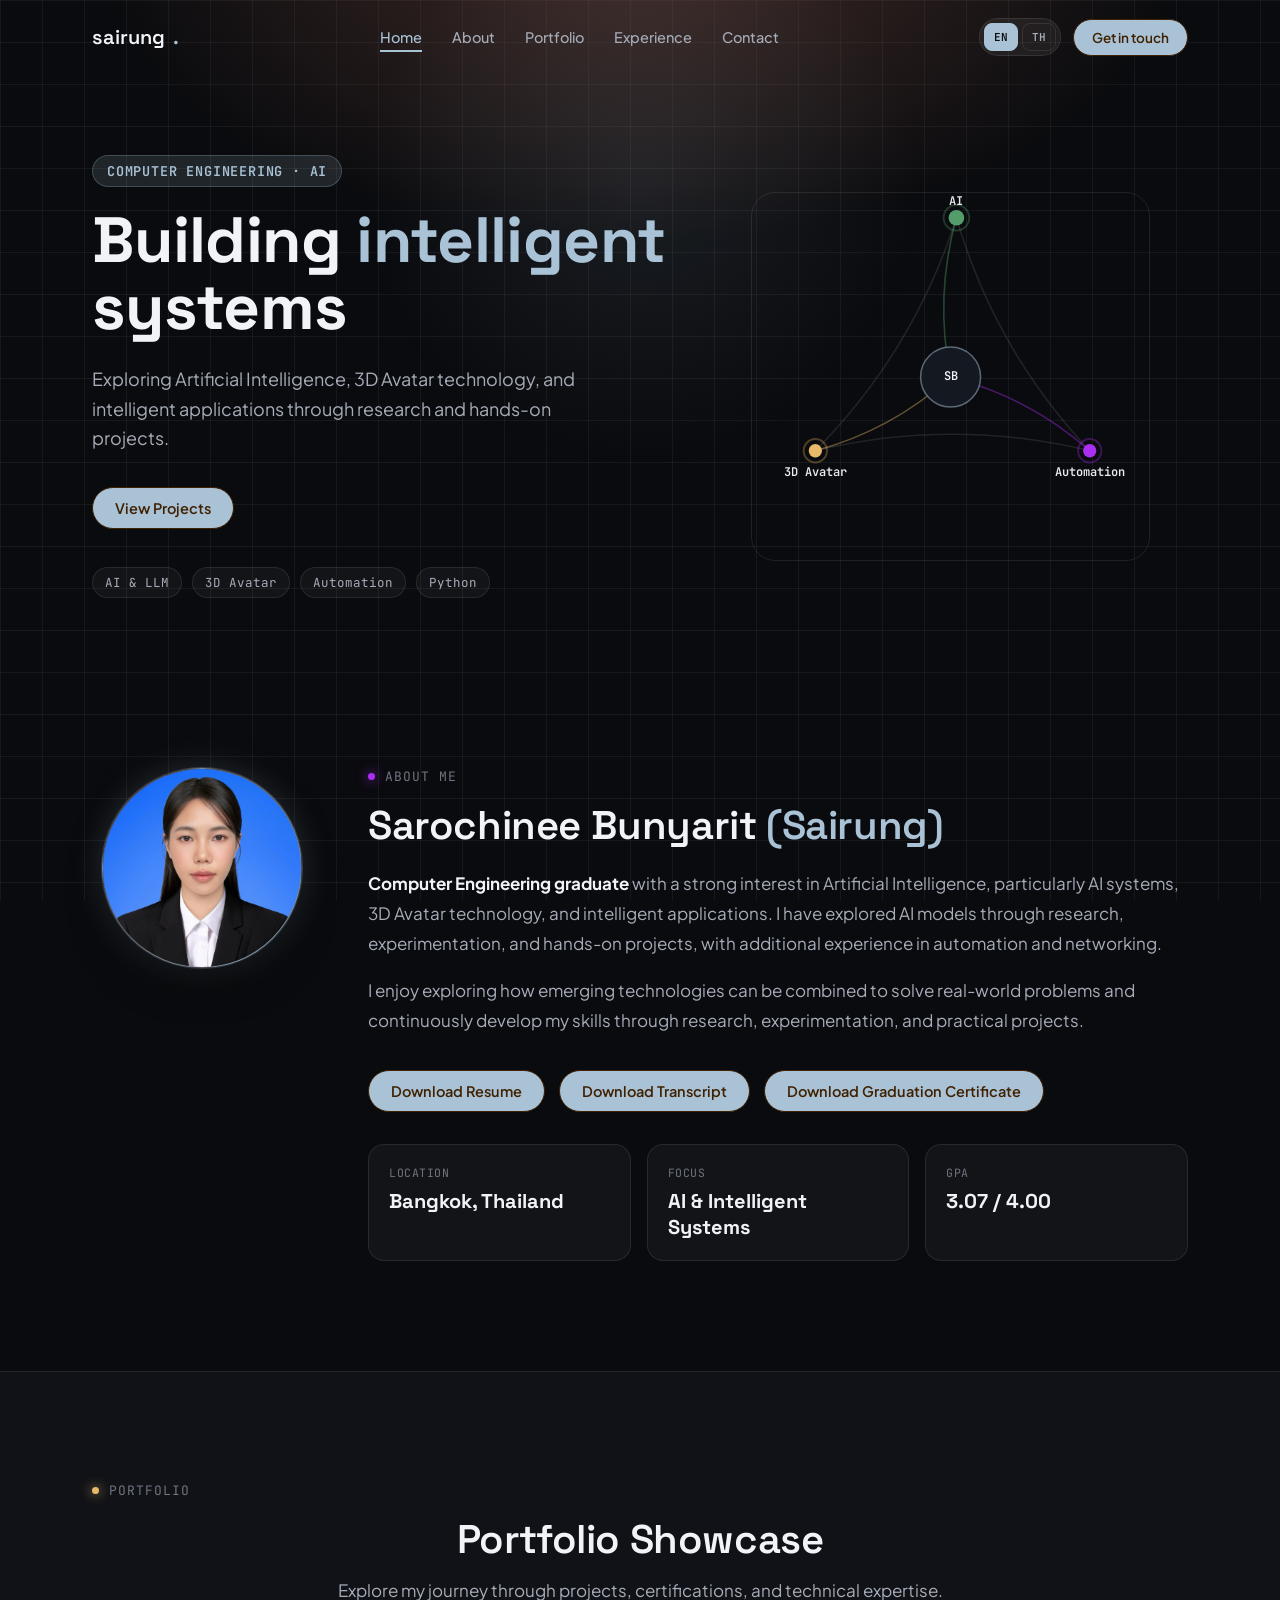
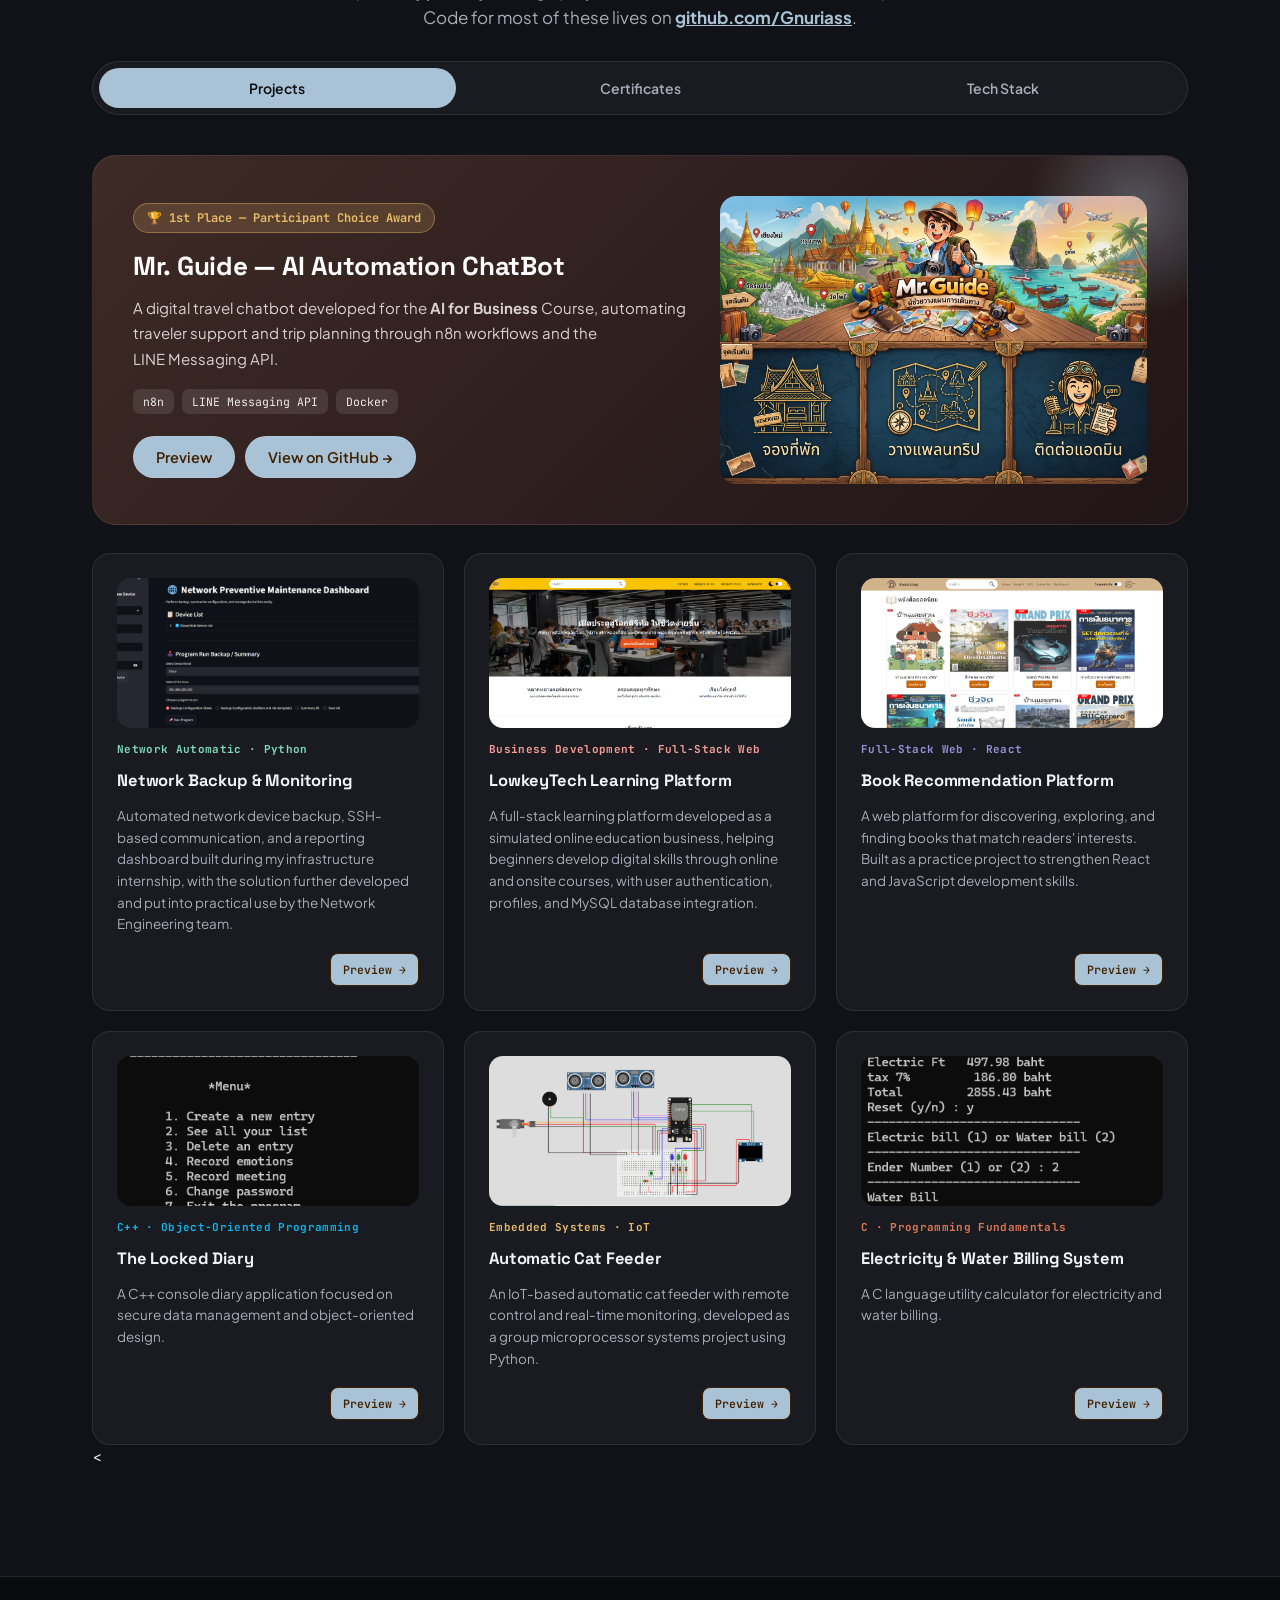
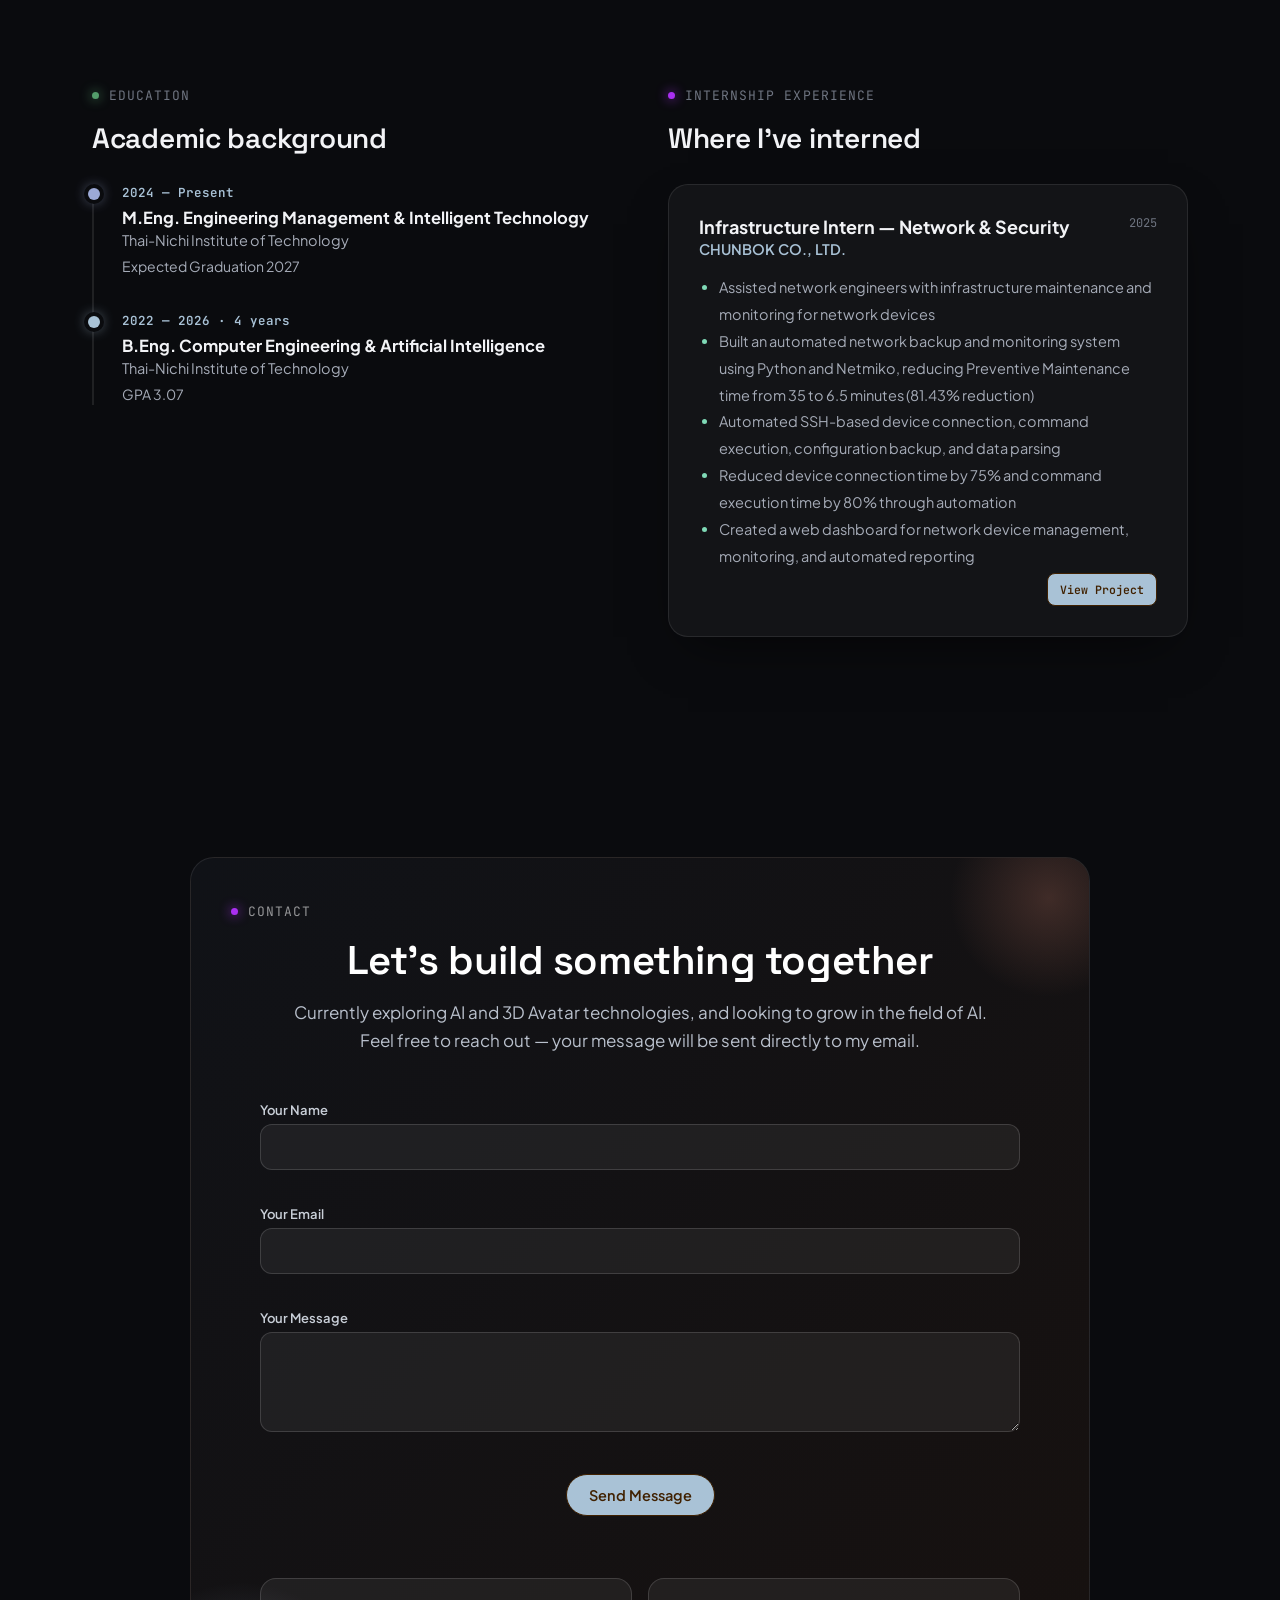
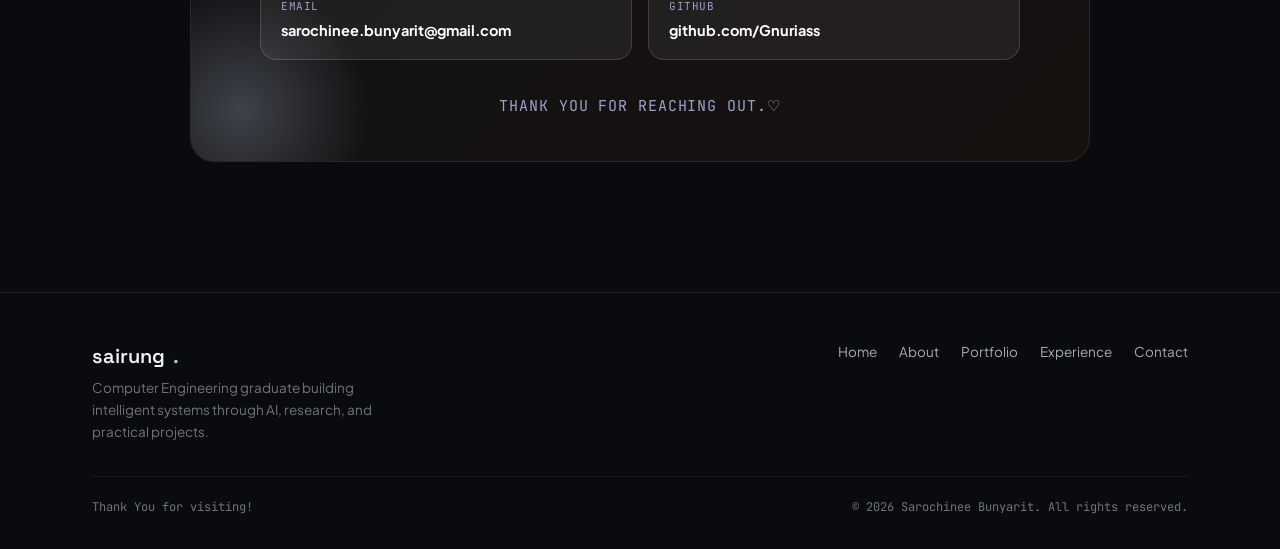
==== commit 511c8b69: "Add cert" ====
--- a/index.html
+++ b/index.html
@@ -880,8 +880,8 @@
               <div
                 class="cert-card reveal reveal-stagger"
                 tabindex="0"
-                data-cert="0"
-                style="--r-i: 0"
+                data-cert="1"
+                style="--r-i: 1"
               >
                 <div class="cert-thumb">
                   <img
@@ -914,8 +914,8 @@
               <div
                 class="cert-card reveal reveal-stagger"
                 tabindex="0"
-                data-cert="1"
-                style="--r-i: 1"
+                data-cert="2"
+                style="--r-i: 2"
               >
                 <div class="cert-thumb">
                   <img
@@ -946,8 +946,8 @@
               <div
                 class="cert-card reveal reveal-stagger"
                 tabindex="0"
-                data-cert="2"
-                style="--r-i: 2"
+                data-cert="3"
+                style="--r-i: 3"
               >
                 <div class="cert-thumb">
                   <img
@@ -972,6 +972,74 @@
                   >
                     Completed Basic Cybersecurity training focused on
                     foundational knowledge and professional cybersecurity
+                    competencies.
+                  </div>
+                </div>
+              </div>
+              <!-- Certificate 4 -->
+              <div
+                class="cert-card reveal reveal-stagger"
+                tabindex="0"
+                data-cert="4"
+                style="--r-i: 4"
+              >
+                <div class="cert-thumb">
+                  <img
+                    src="images/cert/c4.jpg"
+                    alt="Introduction to Statistics and Data Analytics"
+                  />
+                </div>
+
+                <div class="cert-body">
+                  <h3 data-en="Introduction to Statistics and Data Analytics" data-th="สถิติและการวิเคราะห์ข้อมูลเบื้องต้น"></h3>
+
+                  <div class="cert-org">
+                    Thailand Massive Open Online Course <br>(Thai MOOC)
+                  </div>
+
+                  <div class="cert-date">2026</div>
+
+                  <div
+                    class="cert-desc"
+                    data-en="Completed Introduction to Statistics and Data Analytics course focused on foundational knowledge and professional data analysis competencies."
+                    data-th="ผ่านการเรียน สถิติและการวิเคราะห์ข้อมูลเบื้องต้น โดยเน้นความรู้พื้นฐานและสมรรถนะด้านการวิเคราะห์ข้อมูลในระดับวิชาชีพ"
+                  >
+                    Completed Introduction to Statistics and Data Analytics course focused on
+                    foundational knowledge and professional data analysis
+                    competencies.
+                  </div>
+                </div>
+              </div>
+              <!-- Certificate 5 -->
+              <div
+                class="cert-card reveal reveal-stagger"
+                tabindex="0"
+                data-cert="5"
+                style="--r-i: 5"
+              >
+                <div class="cert-thumb">
+                  <img
+                    src="images/cert/c5.jpg"
+                    alt="Introduction to data analytics using MS Excel"
+                  />
+                </div>
+
+                <div class="cert-body">
+                  <h3 data-en="Introduction to data analytics using MS Excel" data-th="การวิเคราะห์ข้อมูลเบื้องต้น ด้วย โปรแกรม MS Excel"></h3>
+
+                  <div class="cert-org">
+                    Thailand Massive Open Online Course <br>(Thai MOOC)
+                  </div>
+
+                  <div class="cert-date">2026</div>
+
+                  <div
+                    class="cert-desc"
+                    data-en="Completed Introduction to data analytics using MS Excel course focused on foundational knowledge and professional data analysis competencies."
+                    data-th="ผ่านการเรียน การวิเคราะห์ข้อมูลเบื้องต้น ด้วย โปรแกรม MS Excel โดยเน้นความรู้พื้นฐานและสมรรถนะด้านการวิเคราะห์ข้อมูลในระดับวิชาชีพ"
+                  >
+                    Completed Introduction to data analytics using MS Excel course focused on
+                    foundational knowledge and professional data analysis
                     competencies.
                   </div>
                 </div>
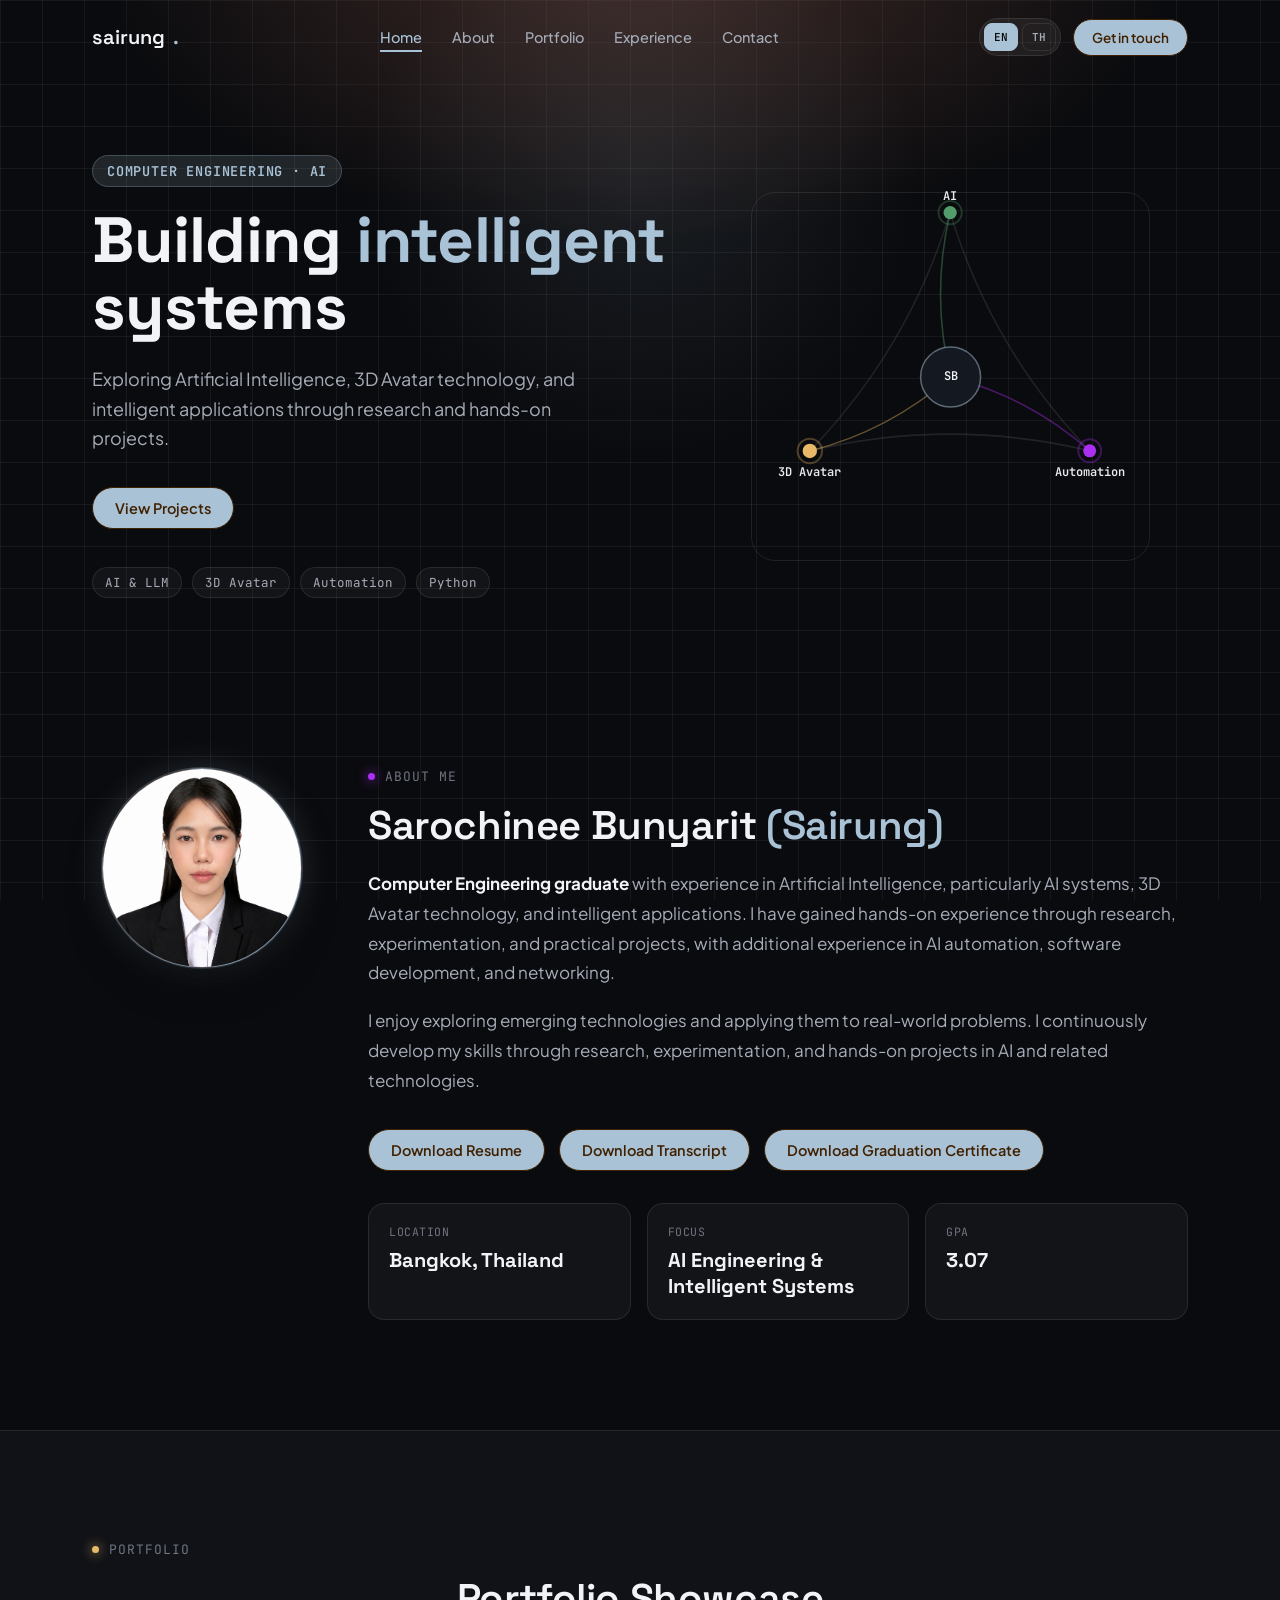
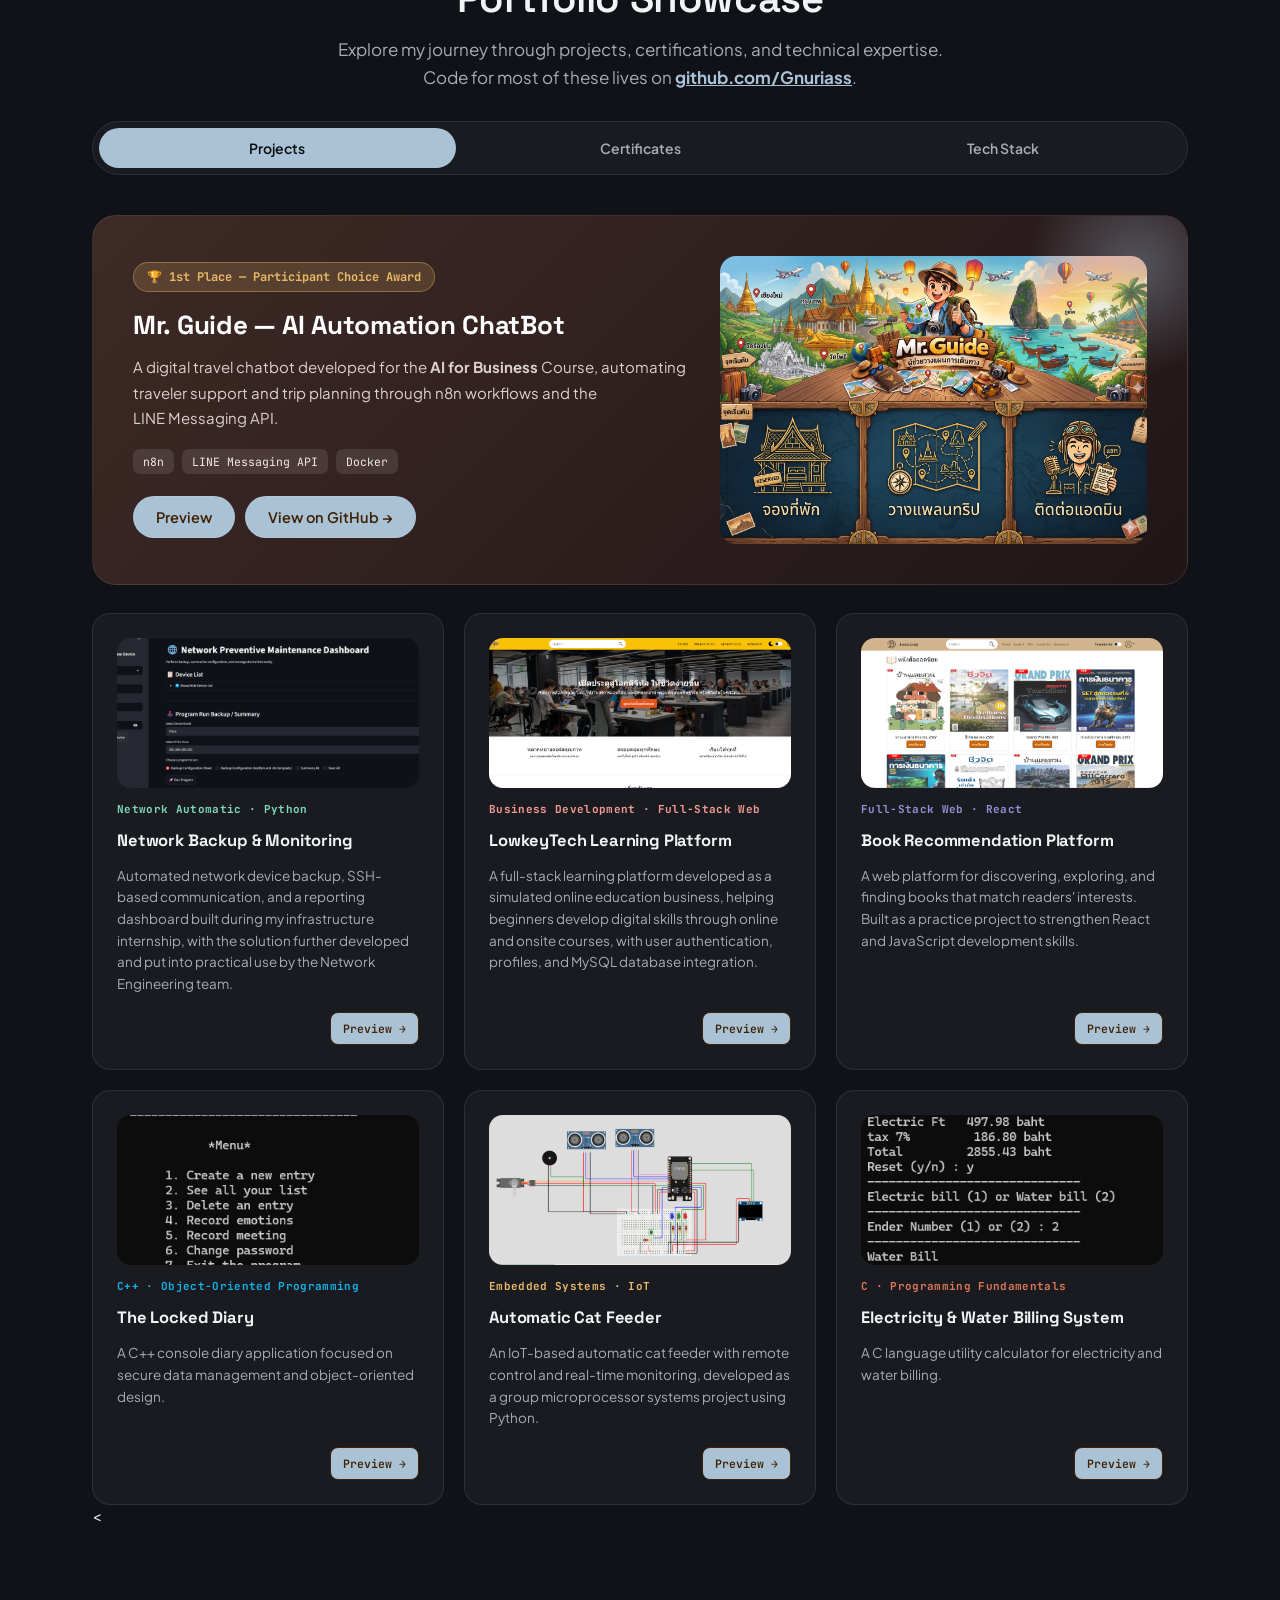
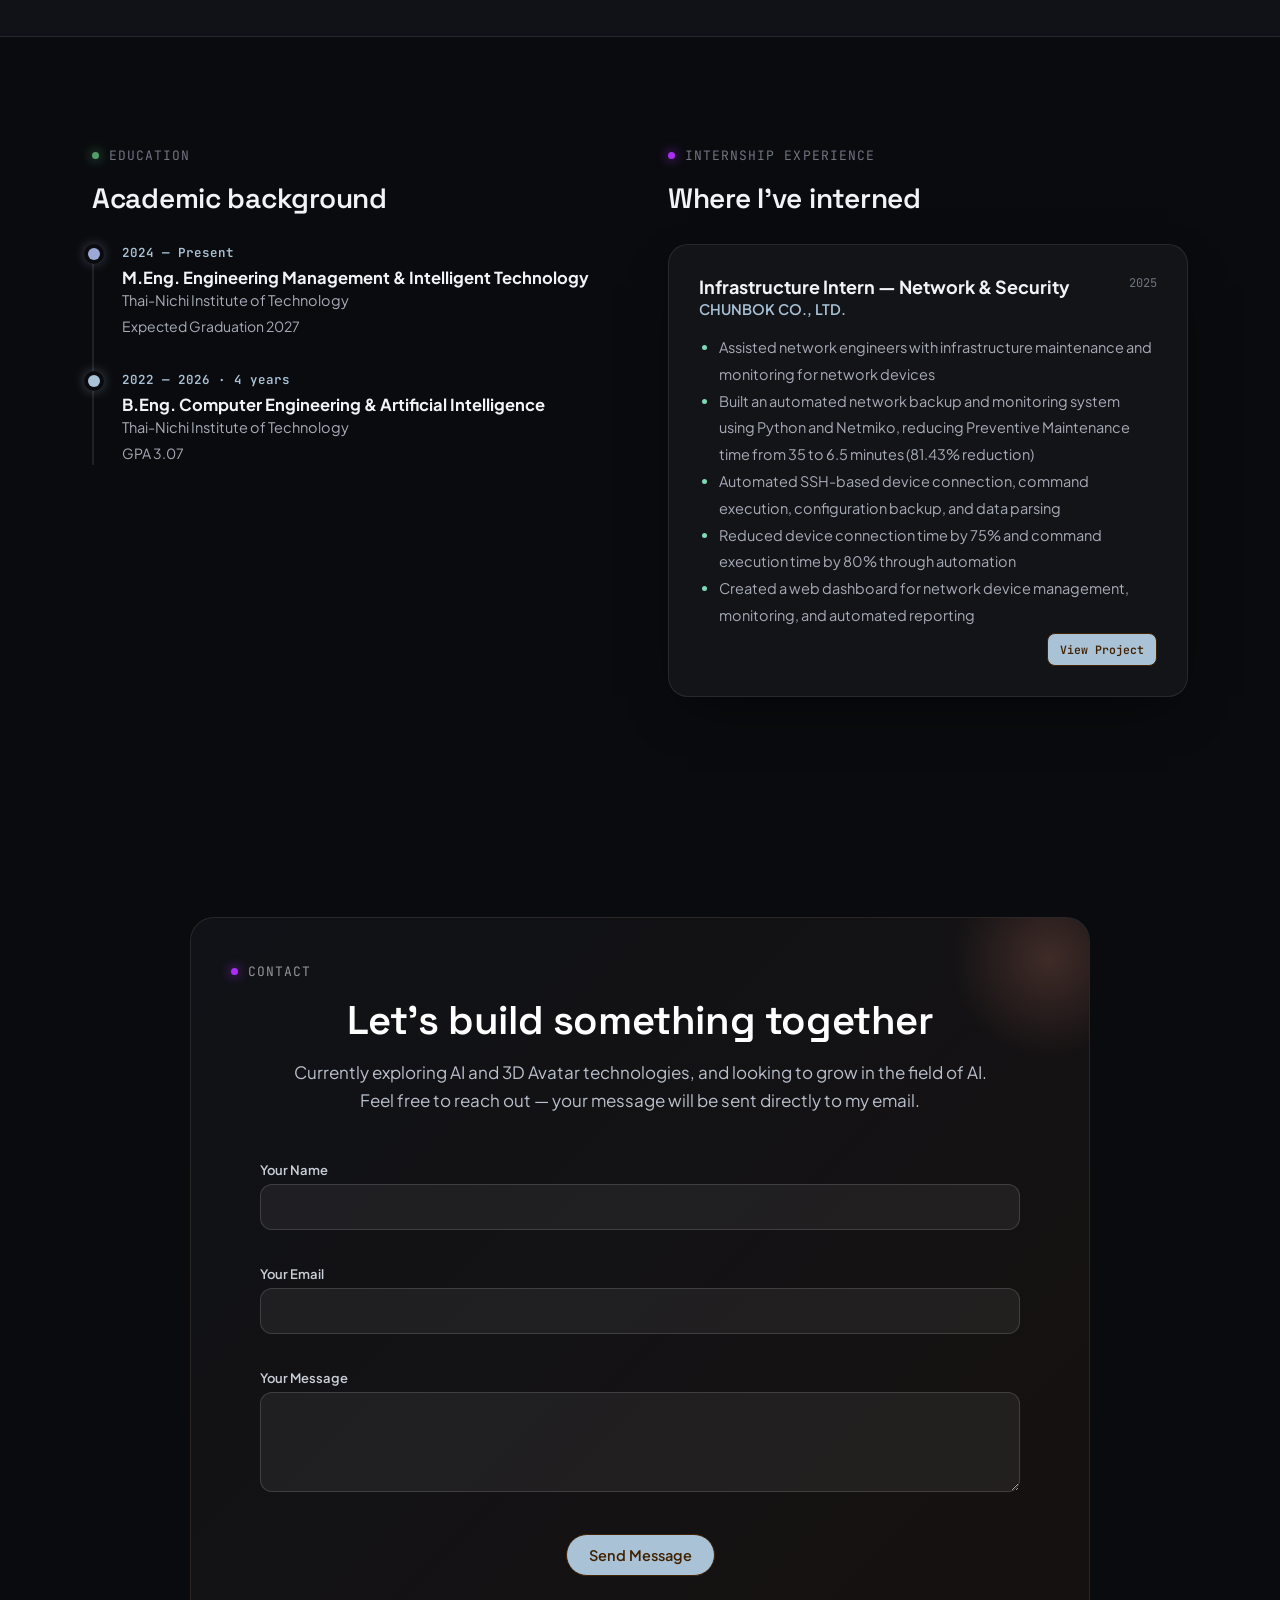
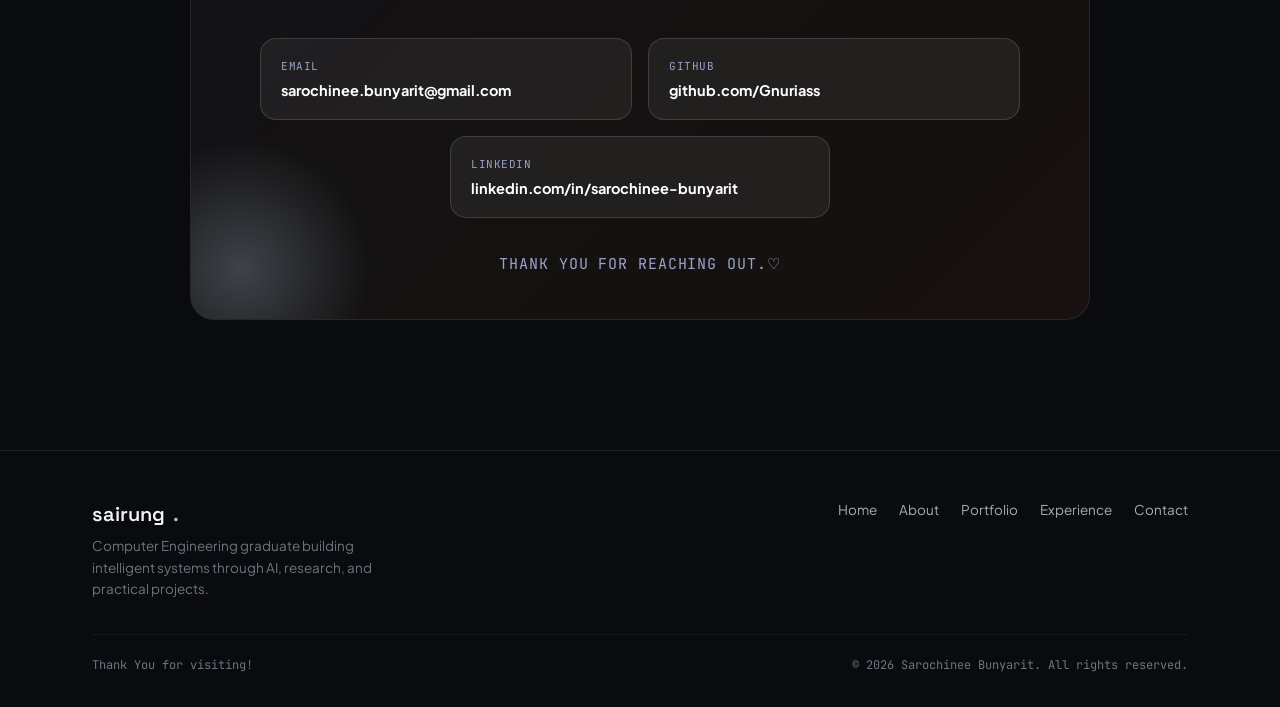
==== commit 2b4009cb: "Add ." ====
--- a/index.html
+++ b/index.html
@@ -224,7 +224,7 @@
         <div class="wrap about-grid">
           <div class="avatar-wrap">
             <div class="avatar">
-              <img src="me.JPG" alt="Portrait of Sarochinee Bunyarit" />
+              <img src="/images/me.png" alt="Portrait of Sarochinee Bunyarit" />
             </div>
           </div>
 
@@ -248,31 +248,32 @@
 
             <div class="about-body" style="margin-top: 20px">
               <p
-                data-en="<strong>Computer Engineering graduate</strong> with a strong interest in Artificial Intelligence, particularly AI systems, 3D Avatar technology, and intelligent applications. I have explored AI models through research, experimentation, and hands-on projects, with additional experience in automation and networking."
-                data-th="<strong>สำเร็จการศึกษาด้านวิศวกรรมคอมพิวเตอร์</strong> และมีความสนใจด้าน Artificial Intelligence โดยเฉพาะ AI systems, 3D Avatar technology และ intelligent applications มีประสบการณ์ศึกษาและทดลองโมเดล AI ผ่านงานวิจัย การทดลอง และโปรเจกต์ที่ได้ลงมือปฏิบัติจริง รวมถึงมีประสบการณ์เพิ่มเติมด้าน Automation และ Networking"
-              >
-                <strong>Computer Engineering graduate</strong> with a strong
-                interest in Artificial Intelligence, particularly AI systems, 3D
-                Avatar technology, and intelligent applications. I have explored
-                AI models through research, experimentation, and hands-on
-                projects, with additional experience in automation and
-                networking.
+                data-en="<strong>Computer Engineering graduate</strong> with experience in Artificial Intelligence, particularly AI systems, 3D Avatar technology, and intelligent applications. I have gained hands-on experience through research, experimentation, and practical projects, with additional experience in AI automation, software development, and networking."
+                data-th="<strong>สำเร็จการศึกษาด้านวิศวกรรมคอมพิวเตอร์</strong> ที่มีประสบการณ์ด้านปัญญาประดิษฐ์ (AI) โดยเฉพาะด้านระบบ AI เทคโนโลยี 3D Avatar และแอปพลิเคชันอัจฉริยะ ผ่านการทำวิจัย การทดลอง และการพัฒนาโปรเจกต์จริง รวมถึงมีประสบการณ์ด้าน AI Automation การพัฒนาซอฟต์แวร์ และระบบเครือข่าย"
+              >
+                <strong>Computer Engineering graduate</strong> with experience
+                in Artificial Intelligence, particularly AI systems, 3D Avatar
+                technology, and intelligent applications. I have gained hands-on
+                experience through research, experimentation, and practical
+                projects, with additional experience in AI automation, software
+                development, and networking.
               </p>
 
               <p
-                data-en="I enjoy exploring how emerging technologies can be combined to solve real-world problems and continuously develop my skills through research, experimentation, and practical projects."
-                data-th="ฉันสนใจการศึกษาและประยุกต์ใช้เทคโนโลยีใหม่ ๆ ร่วมกันเพื่อแก้ปัญหาในโลกจริง พร้อมพัฒนาทักษะของตนเองอย่างต่อเนื่องผ่านงานวิจัย การทดลอง และโปรเจกต์ที่นำไปใช้ได้จริง"
-              >
-                I enjoy exploring how emerging technologies can be combined to
-                solve real-world problems and continuously develop my skills
-                through research, experimentation, and practical projects.
+                data-en="I enjoy exploring emerging technologies and applying them to real-world problems. I continuously develop my skills through research, experimentation, and hands-on projects in AI and related technologies."
+                data-th="สนใจการนำเทคโนโลยีใหม่ ๆ มาประยุกต์ใช้เพื่อแก้ปัญหาในโลกจริง และมุ่งพัฒนาความรู้และทักษะอย่างต่อเนื่องผ่านการทำวิจัย การทดลอง และการลงมือพัฒนาโปรเจกต์จริง"
+              >
+                I enjoy exploring emerging technologies and applying them to
+                real-world problems. I continuously develop my skills through
+                research, experimentation, and hands-on projects in AI and
+                related technologies.
               </p>
             </div>
 
             <div class="hero-cta">
               <a
-                href="/assets/Sarochinee_Bunyarit_Resume.pdf"
-                download="Sarochinee_Bunyarit_Resume.pdf"
+                href="/assets/Resume_Sarochinee_Bunyarit.pdf"
+                download="Resume_Sarochinee_Bunyarit.pdf"
                 class="btn btn-primary"
                 data-en="Download Resume"
                 data-th="ดาวน์โหลด Resume"
@@ -317,12 +318,12 @@
 
               <div class="fact">
                 <div class="k" data-en="Focus" data-th="ความสนใจ">Focus</div>
-                <div class="v">AI &amp; Intelligent Systems</div>
+                <div class="v">AI Engineering &amp; Intelligent Systems</div>
               </div>
 
               <div class="fact">
                 <div class="k">GPA</div>
-                <div class="v">3.07 / 4.00</div>
+                <div class="v">3.07</div>
               </div>
             </div>
           </div>
@@ -991,10 +992,13 @@
                 </div>
 
                 <div class="cert-body">
-                  <h3 data-en="Introduction to Statistics and Data Analytics" data-th="สถิติและการวิเคราะห์ข้อมูลเบื้องต้น"></h3>
+                  <h3
+                    data-en="Introduction to Statistics and Data Analytics"
+                    data-th="สถิติและการวิเคราะห์ข้อมูลเบื้องต้น"
+                  ></h3>
 
                   <div class="cert-org">
-                    Thailand Massive Open Online Course <br>(Thai MOOC)
+                    Thailand Massive Open Online Course <br />(Thai MOOC)
                   </div>
 
                   <div class="cert-date">2026</div>
@@ -1004,9 +1008,9 @@
                     data-en="Completed Introduction to Statistics and Data Analytics course focused on foundational knowledge and professional data analysis competencies."
                     data-th="ผ่านการเรียน สถิติและการวิเคราะห์ข้อมูลเบื้องต้น โดยเน้นความรู้พื้นฐานและสมรรถนะด้านการวิเคราะห์ข้อมูลในระดับวิชาชีพ"
                   >
-                    Completed Introduction to Statistics and Data Analytics course focused on
-                    foundational knowledge and professional data analysis
-                    competencies.
+                    Completed Introduction to Statistics and Data Analytics
+                    course focused on foundational knowledge and professional
+                    data analysis competencies.
                   </div>
                 </div>
               </div>
@@ -1025,10 +1029,13 @@
                 </div>
 
                 <div class="cert-body">
-                  <h3 data-en="Introduction to data analytics using MS Excel" data-th="การวิเคราะห์ข้อมูลเบื้องต้น ด้วย โปรแกรม MS Excel"></h3>
+                  <h3
+                    data-en="Introduction to data analytics using MS Excel"
+                    data-th="การวิเคราะห์ข้อมูลเบื้องต้น ด้วย โปรแกรม MS Excel"
+                  ></h3>
 
                   <div class="cert-org">
-                    Thailand Massive Open Online Course <br>(Thai MOOC)
+                    Thailand Massive Open Online Course <br />(Thai MOOC)
                   </div>
 
                   <div class="cert-date">2026</div>
@@ -1038,9 +1045,9 @@
                     data-en="Completed Introduction to data analytics using MS Excel course focused on foundational knowledge and professional data analysis competencies."
                     data-th="ผ่านการเรียน การวิเคราะห์ข้อมูลเบื้องต้น ด้วย โปรแกรม MS Excel โดยเน้นความรู้พื้นฐานและสมรรถนะด้านการวิเคราะห์ข้อมูลในระดับวิชาชีพ"
                   >
-                    Completed Introduction to data analytics using MS Excel course focused on
-                    foundational knowledge and professional data analysis
-                    competencies.
+                    Completed Introduction to data analytics using MS Excel
+                    course focused on foundational knowledge and professional
+                    data analysis competencies.
                   </div>
                 </div>
               </div>
@@ -1164,7 +1171,6 @@
                 />
                 <span class="tech-name">My SQL</span>
               </div>
-              
 
               <!-- Git -->
               <div
@@ -1374,9 +1380,10 @@
                     Infrastructure Intern — Network &amp; Security
                   </div>
 
-                  <div class="exp-org"
-                  data-en="CHUNBOK CO., LTD."
-                  data-th="บริษัท ชุน บ็อก จำกัด"
+                  <div
+                    class="exp-org"
+                    data-en="CHUNBOK CO., LTD."
+                    data-th="บริษัท ชุน บ็อก จำกัด"
                   >
                     CHUNBOK CO., LTD.
                   </div>
@@ -1390,51 +1397,56 @@
                   data-en="Assisted network engineers with infrastructure maintenance and monitoring for network devices"
                   data-th="สนับสนุนทีม Network Engineer ในการดูแลและตรวจสอบอุปกรณ์เครือข่าย"
                 >
-                  Assisted network engineers with infrastructure maintenance and monitoring for network devices
+                  Assisted network engineers with infrastructure maintenance and
+                  monitoring for network devices
                 </li>
 
                 <li
                   data-en="Built an automated network backup and monitoring system using Python and Netmiko, reducing Preventive Maintenance time from 35 to 6.5 minutes (81.43% reduction)"
                   data-th="พัฒนาระบบสำรองข้อมูลและตรวจสอบอุปกรณ์เครือข่ายอัตโนมัติด้วย Python และ Netmiko ลดเวลาในการทำ Preventive Maintenance จาก 35 นาที เหลือ 6.5 นาที หรือลดลง 81.43%"
                 >
-                  Built an automated network backup and monitoring system using Python and Netmiko, reducing Preventive Maintenance time from 35 to 6.5 minutes (81.43% reduction)
+                  Built an automated network backup and monitoring system using
+                  Python and Netmiko, reducing Preventive Maintenance time from
+                  35 to 6.5 minutes (81.43% reduction)
                 </li>
 
                 <li
                   data-en="Automated SSH-based device connection, command execution, configuration backup, and data parsing"
                   data-th="พัฒนาระบบเชื่อมต่ออุปกรณ์ผ่าน SSH สั่งคำสั่ง สำรอง Configuration และประมวลผลข้อมูลแบบอัตโนมัติ"
                 >
-                  Automated SSH-based device connection, command execution, configuration backup, and data parsing
+                  Automated SSH-based device connection, command execution,
+                  configuration backup, and data parsing
                 </li>
 
                 <li
                   data-en="Reduced device connection time by 75% and command execution time by 80% through automation"
                   data-th="ลดเวลาในการเชื่อมต่ออุปกรณ์ลง 75% และลดเวลาการสั่งคำสั่งและคัดลอกข้อมูลลง 80% ด้วยระบบ Automation"
                 >
-                  Reduced device connection time by 75% and command execution time by 80% through automation
+                  Reduced device connection time by 75% and command execution
+                  time by 80% through automation
                 </li>
 
                 <li
                   data-en="Created a web dashboard for network device management, monitoring, and automated reporting"
                   data-th="พัฒนา Web Dashboard สำหรับจัดการ ตรวจสอบสถานะอุปกรณ์เครือข่าย และจัดทำรายงานอัตโนมัติ"
                 >
-                  Created a web dashboard for network device management, monitoring, and automated reporting
+                  Created a web dashboard for network device management,
+                  monitoring, and automated reporting
                 </li>
               </ul>
 
-                <div class="proj-actions">
-                  <button
-                    type="button"
-                    class="view-details-btn"
-                    style="margin-left: auto"
-                    data-detail="proj-1"
-                    data-en="View Project"
-                    data-th="ดูโปรเจกต์"
-                  >
-                    View Project
-                  </button>
-                </div>
-              </ul>
+              <div class="proj-actions">
+                <button
+                  type="button"
+                  class="view-details-btn"
+                  style="margin-left: auto"
+                  data-detail="proj-1"
+                  data-en="View Project"
+                  data-th="ดูโปรเจกต์"
+                >
+                  View Project
+                </button>
+              </div>
             </div>
           </div>
         </div>
@@ -1575,6 +1587,20 @@
                       >
                         <div class="cm-k">GitHub</div>
                         <div class="cm-v">github.com/Gnuriass</div>
+                      </a>
+
+                      <!-- LinkedIn -->
+                      <a
+                        class="cm-card"
+                        href="https://www.linkedin.com/in/sarochinee-bunyarit"
+                        target="_blank"
+                        rel="noopener"
+                        aria-label="LinkedIn"
+                      >
+                        <div class="cm-k">LinkedIn</div>
+                        <div class="cm-v">
+                          linkedin.com/in/sarochinee-bunyarit
+                        </div>
                       </a>
                     </div>
 
--- a/style.css
+++ b/style.css
@@ -1559,34 +1559,23 @@
 }
 
 /*EMAIL + GITHUB*/
-
 .contact-methods {
   width: 100%;
-
   display: grid;
   grid-template-columns: repeat(2, 1fr);
-
   gap: 16px;
-
   margin-top: 12px;
 }
 
 .cm-card {
   display: block;
-
   background: rgba(255, 255, 255, 0.06);
-
   border: 1px solid rgba(255, 255, 255, 0.14);
-
   border-radius: 16px;
-
   padding: 20px;
-
   text-decoration: none;
   color: inherit;
-
   text-align: left;
-
   transition:
     background 0.2s,
     border-color 0.2s,
@@ -1595,10 +1584,15 @@
 
 .cm-card:hover {
   background: rgba(255, 255, 255, 0.12);
-
   border-color: rgba(255, 255, 255, 0.25);
-
   transform: translateY(-2px);
+}
+
+/* LinkedIn อยู่ตรงกลาง */
+.cm-card:nth-child(3) {
+  grid-column: 1 / -1;
+  width: 50%;
+  justify-self: center;
 }
 
 .cm-k {
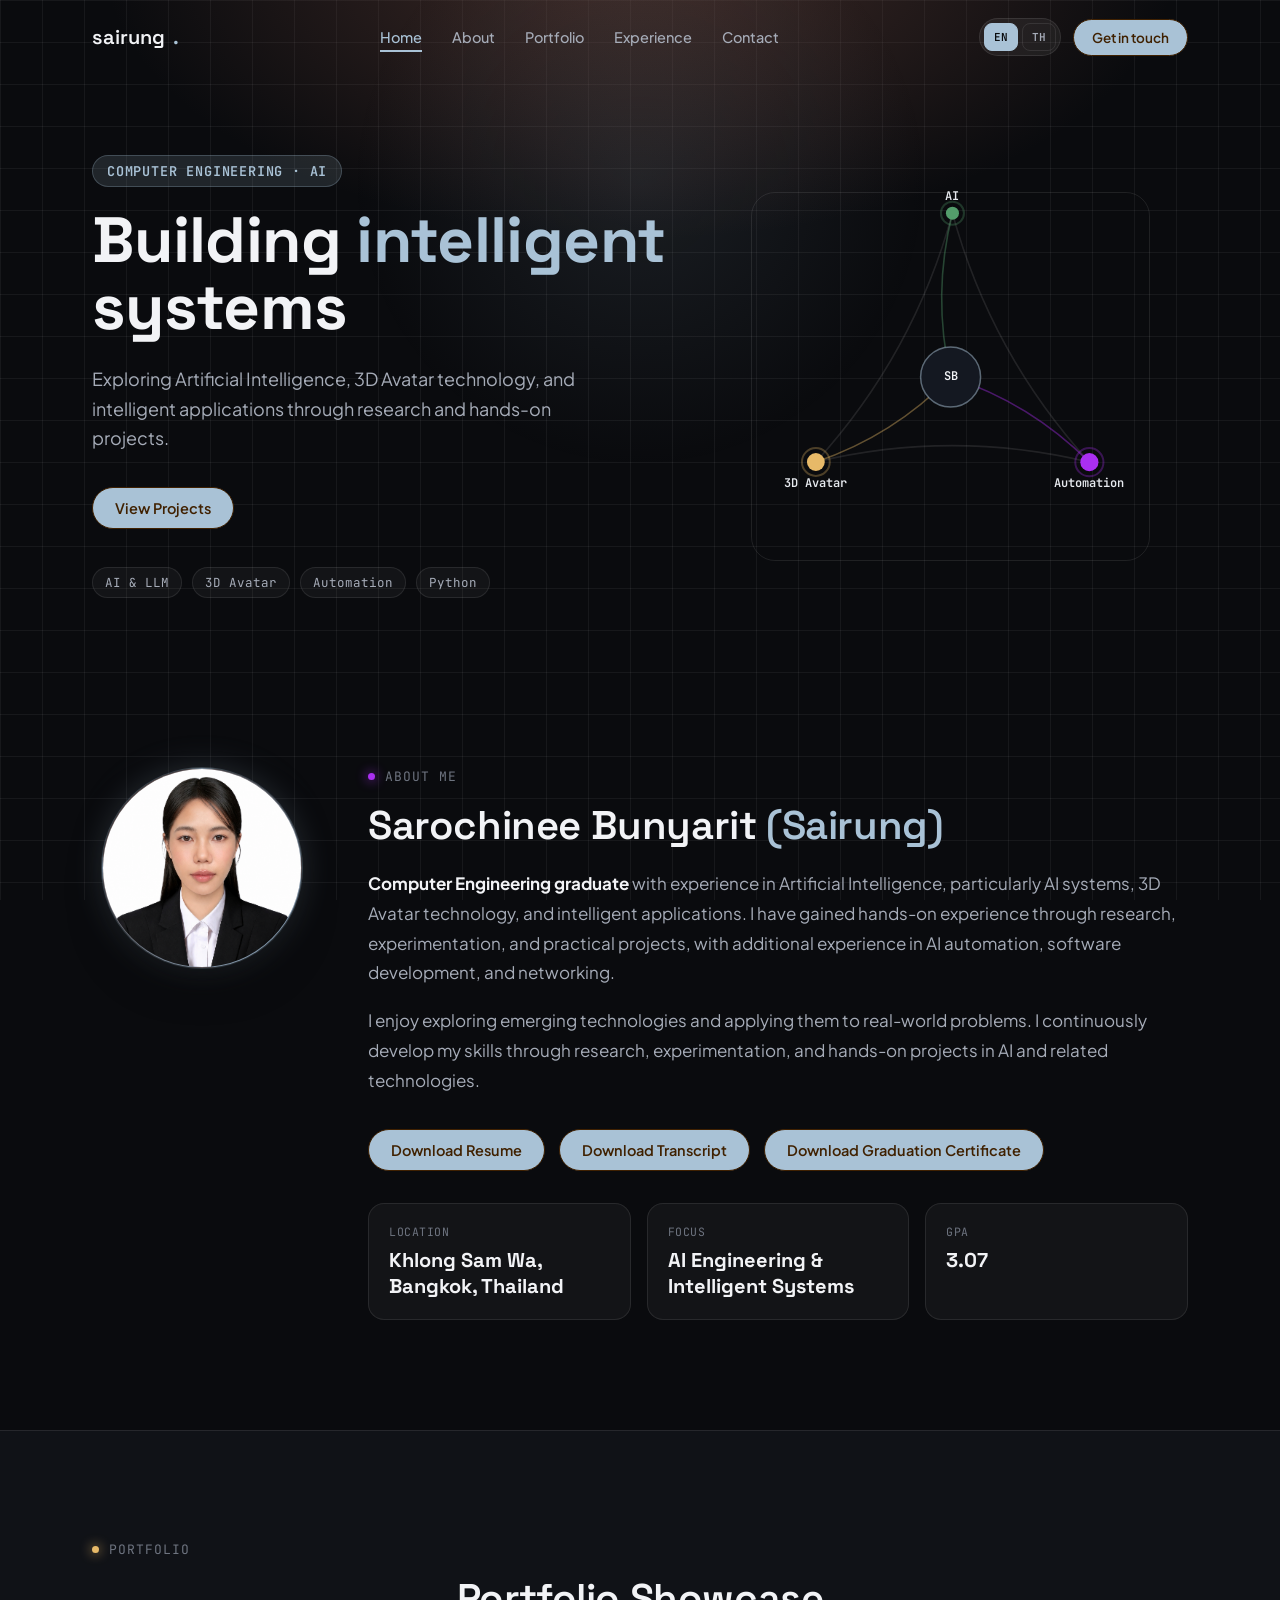
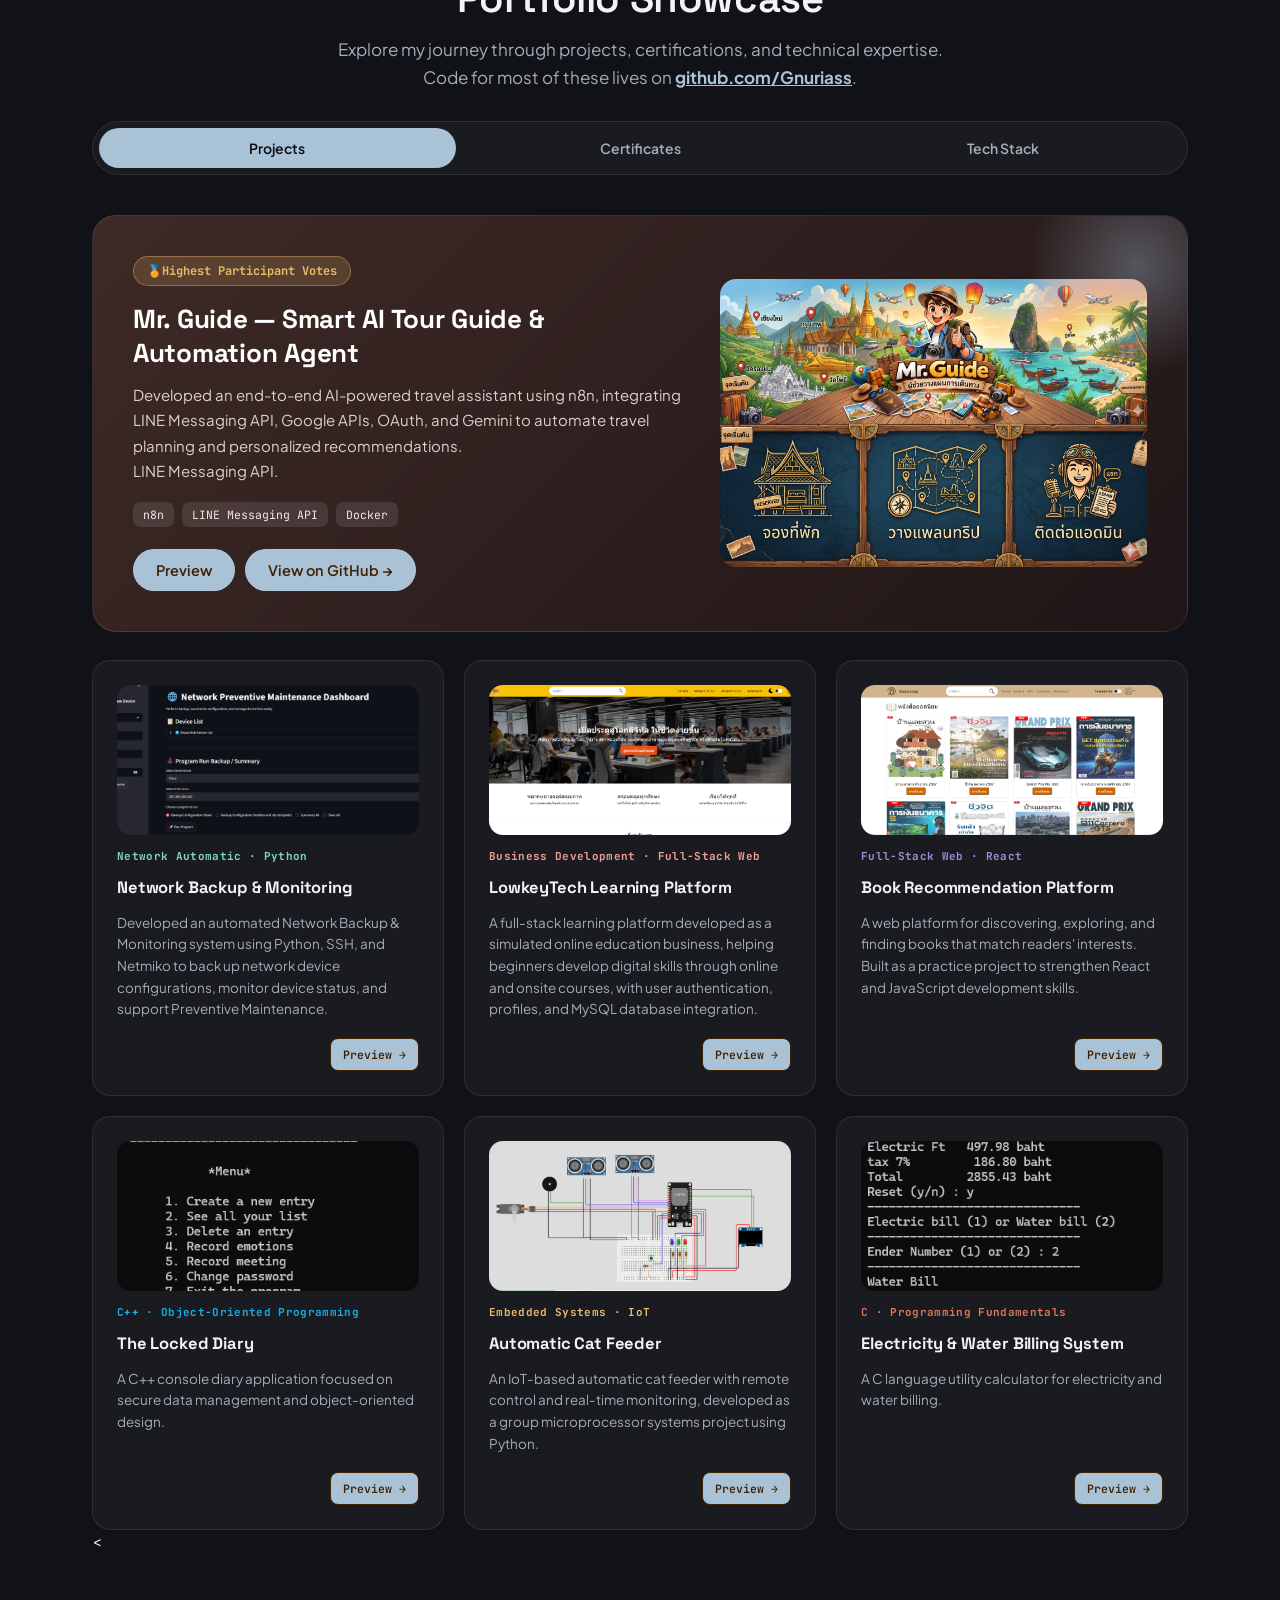
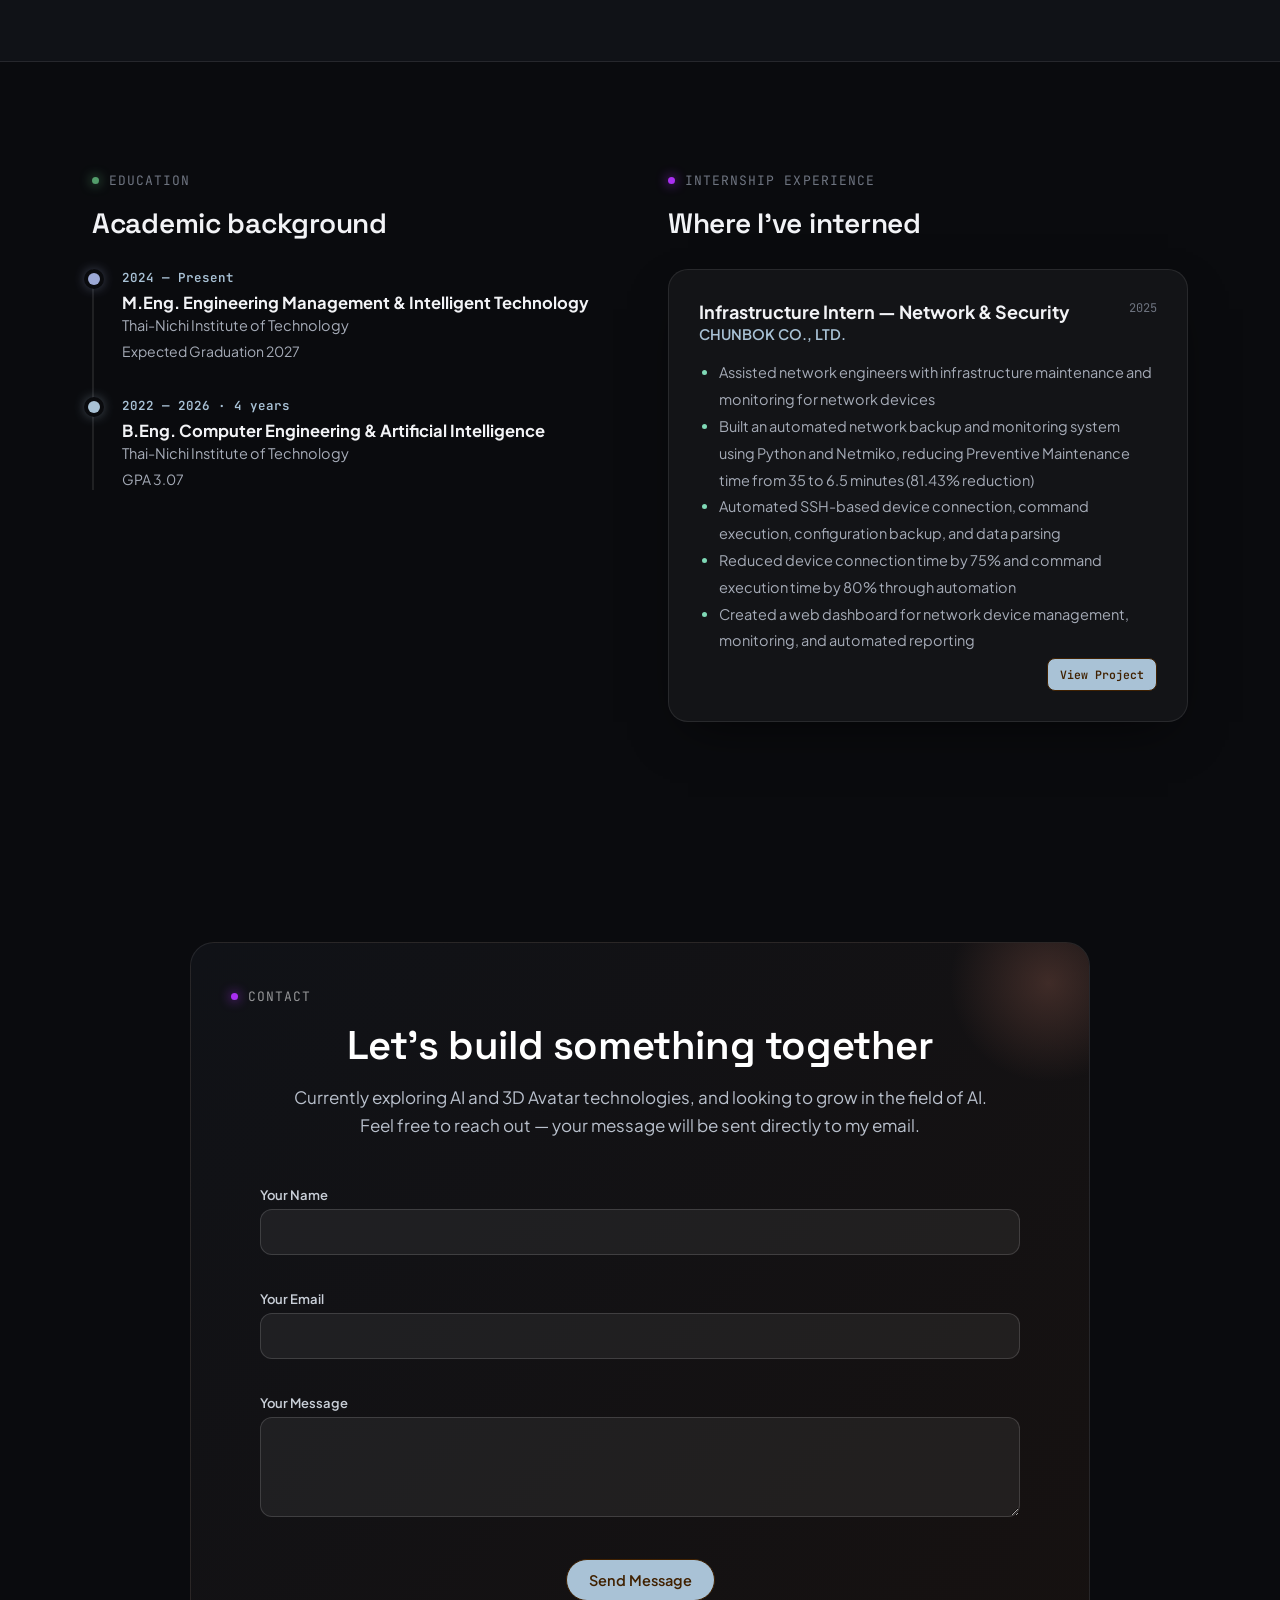
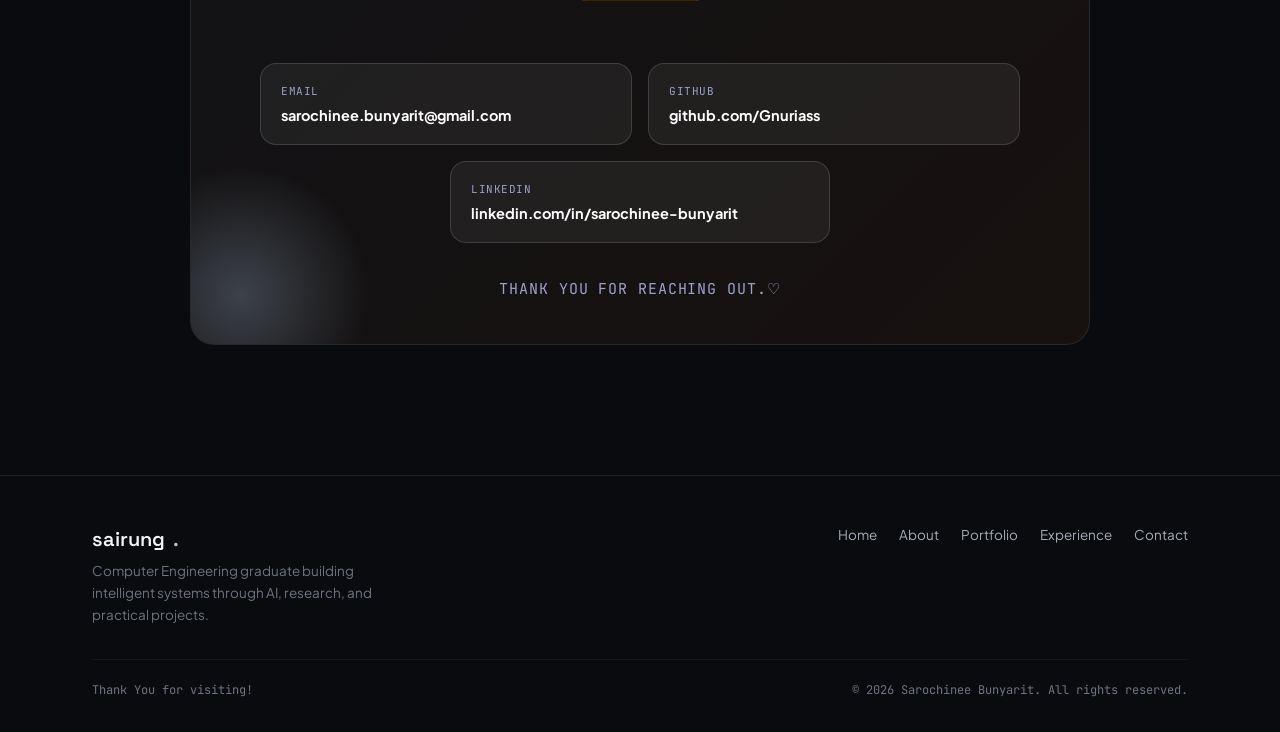
==== commit b7d3035c: "Add ." ====
--- a/index.html
+++ b/index.html
@@ -309,10 +309,10 @@
                 </div>
                 <div
                   class="v"
-                  data-en="Bangkok, Thailand"
-                  data-th="กรุงเทพฯ ประเทศไทย"
-                >
-                  Bangkok, Thailand
+                  data-en="Khlong Sam Wa, Bangkok, Thailand"
+                  data-th="คลองสามวา, กรุงเทพฯ ประเทศไทย"
+                >
+                  Khlong Sam Wa, Bangkok, Thailand
                 </div>
               </div>
 
@@ -426,34 +426,27 @@
             aria-labelledby="tabbtn-projects"
           >
             <!-- FEATURED PROJECT -->
-            <div class="featured-project">
+            <div class="featured-project" class="description">
               <div>
                 <div
                   class="badge-win"
-                  data-en="🏆 1st Place — Participant Choice Award"
-                  data-th="🏆 อันดับ 1 — รางวัลขวัญใจผู้เข้าร่วมกิจกรรม"
-                >
-                  🏆 1st Place — Participant Choice Award
-                </div>
-
-                <h3>Mr. Guide — AI Automation ChatBot</h3>
+                  data-en="🏅Highest Participant Votes"
+                  data-th="🏅คะแนนโหวตสูงสุดจากผู้เข้าร่วม"
+                >
+                  🏅 Highest Participant Votes
+                </div>
+
+                <h3>Mr. Guide — Smart AI Tour Guide & Automation Agent</h3>
 
                 <p>
                   <span
-                    data-en="A digital travel chatbot developed for the"
-                    data-th="แชตบอตท่องเที่ยวดิจิทัลที่พัฒนาขึ้นสำหรับรายวิชา"
-                  >
-                    A digital travel chatbot developed for the
-                  </span>
-
-                  <strong>AI for Business</strong>
-
-                  <span
-                    data-en="Course, automating traveler support and trip planning through n8n workflows and the"
-                    data-th="โดยทำงานอัตโนมัติด้านการให้บริการนักท่องเที่ยวและการวางแผนทริปผ่าน n8n workflows และ"
-                  >
-                    Course, automating traveler support and trip planning
-                    through n8n workflows and the
+                    data-en="Developed an end-to-end AI-powered travel assistant using n8n, integrating LINE Messaging API, Google APIs, OAuth, and Gemini to automate travel planning and personalized recommendations."
+                    data-th="พัฒนา AI-powered Travel Assistant แบบครบวงจรด้วย n8n โดยเชื่อมต่อ LINE Messaging API, Google APIs, OAuth และ Gemini เพื่อช่วยทำงานด้านการวางแผนการเดินทางและให้คำแนะนำที่เหมาะกับผู้ใช้แบบอัตโนมัติ"
+                  >
+                    Developed an end-to-end AI-powered travel assistant using
+                    n8n, integrating LINE Messaging API, Google APIs, OAuth, and
+                    Gemini to automate travel planning and personalized
+                    recommendations.
                   </span>
 
                   <br />
@@ -498,11 +491,11 @@
                 role="button"
                 aria-label="View project image"
                 data-image="images/project/pj0.png"
-                data-alt="Mr. Guide AI Automation ChatBot"
+                data-alt="Mr. Guide Smart AI Tour Guide & Automation Agent"
               >
                 <img
                   src="images/project/pj0.png"
-                  alt="Mr. Guide AI Automation ChatBot"
+                  alt="Mr. Guide Smart AI Tour Guide & Automation Agent"
                 />
               </div>
             </div>
@@ -539,13 +532,13 @@
                 <h3>Network Backup &amp; Monitoring</h3>
 
                 <p
-                  data-en="Automated network device backup, SSH-based communication, and a reporting dashboard built during my infrastructure internship, with the solution further developed and put into practical use by the Network Engineering team."
-                  data-th="ระบบสำรองข้อมูลอุปกรณ์เครือข่ายแบบอัตโนมัติ การสื่อสารผ่าน SSH และ Dashboard สำหรับรายงานผล ซึ่งพัฒนาขึ้นระหว่างการฝึกงานด้าน Infrastructure (Network & Security) และได้รับการพัฒนาต่อยอดเพื่อนำไปใช้งานจริงโดยทีม Network Engineer"
-                >
-                  Automated network device backup, SSH-based communication, and
-                  a reporting dashboard built during my infrastructure
-                  internship, with the solution further developed and put into
-                  practical use by the Network Engineering team.
+                  data-en="Developed an automated Network Backup & Monitoring system using Python, SSH, and Netmiko to back up network device configurations, monitor device status, and support Preventive Maintenance."
+                  data-th="พัฒนาระบบสำรองข้อมูลและติดตามสถานะอุปกรณ์เครือข่ายแบบอัตโนมัติด้วย Python, SSH และ Netmiko เพื่อสำรอง Configuration ตรวจสอบสถานะอุปกรณ์ และสนับสนุนการทำ Preventive Maintenance"
+                >
+                  Developed an automated Network Backup & Monitoring system
+                  using Python, SSH, and Netmiko to back up network device
+                  configurations, monitor device status, and support Preventive
+                  Maintenance.
                 </p>
 
                 <div class="proj-actions">
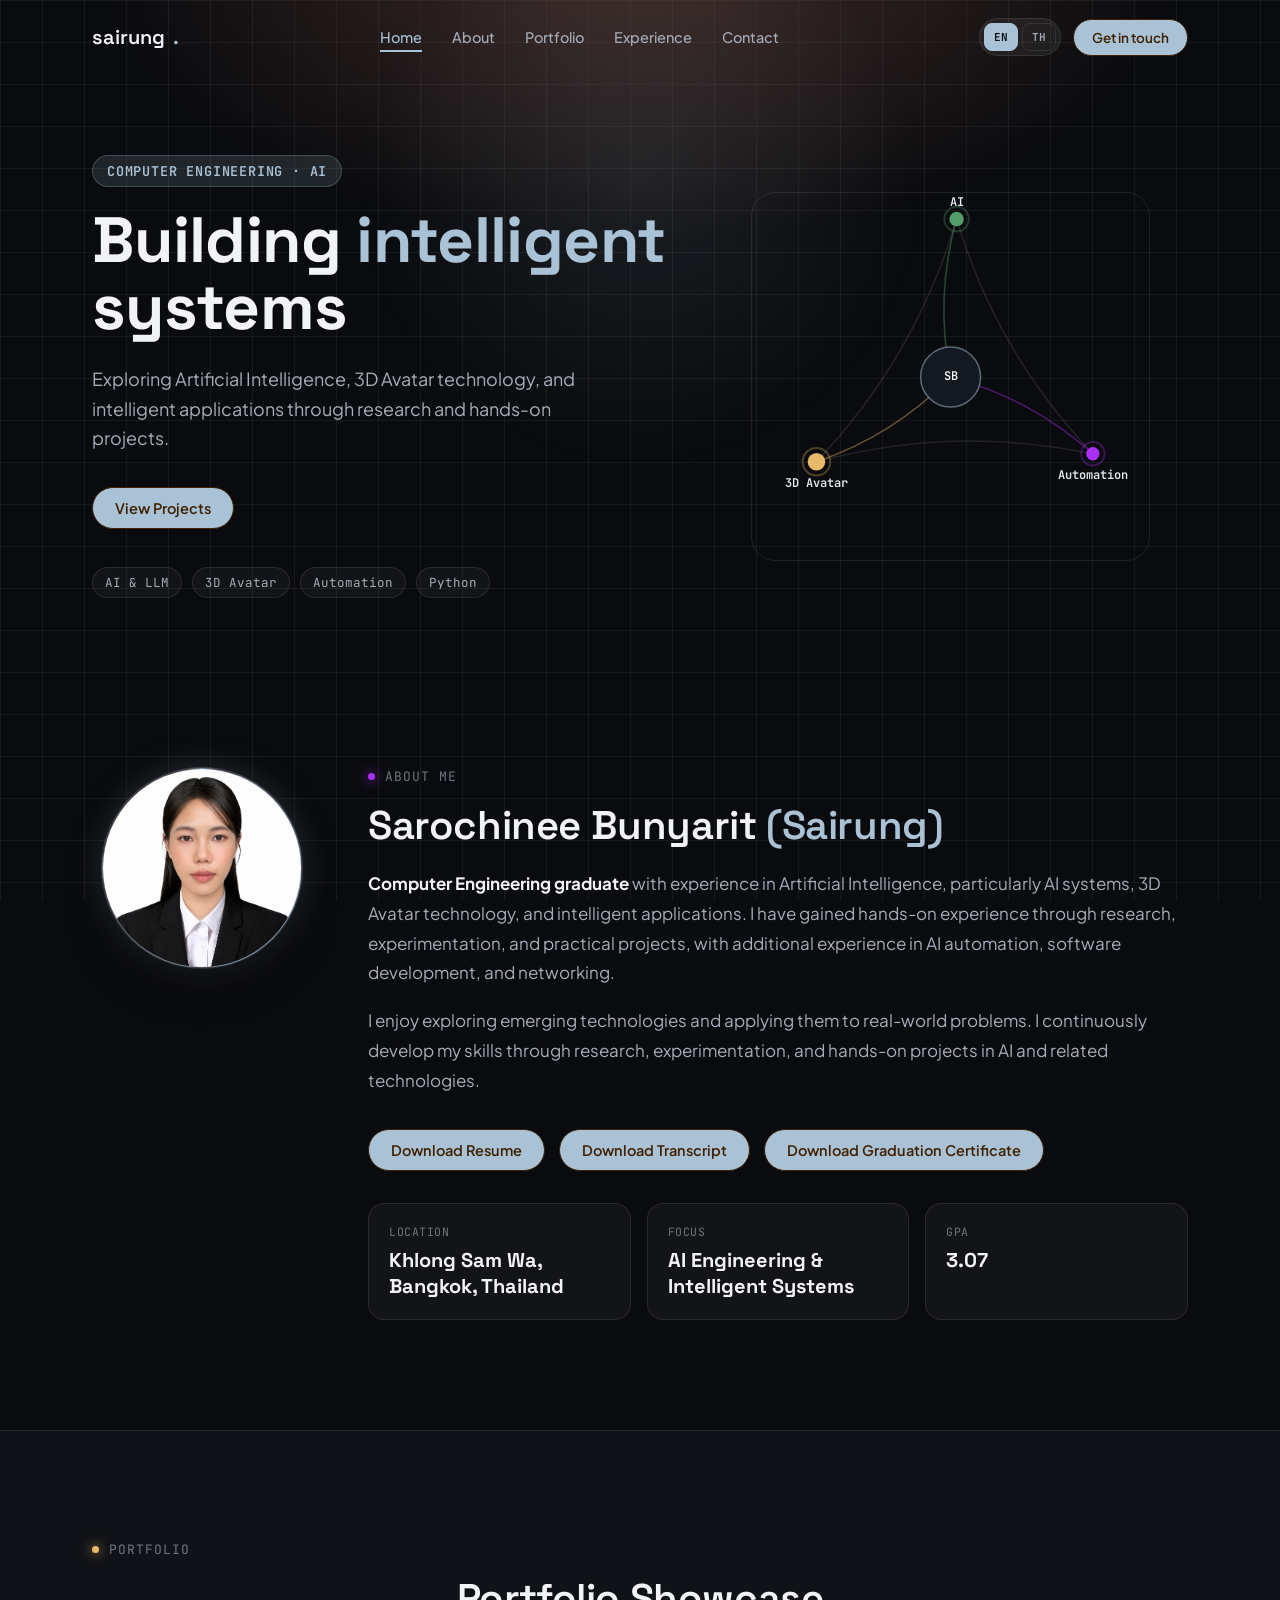
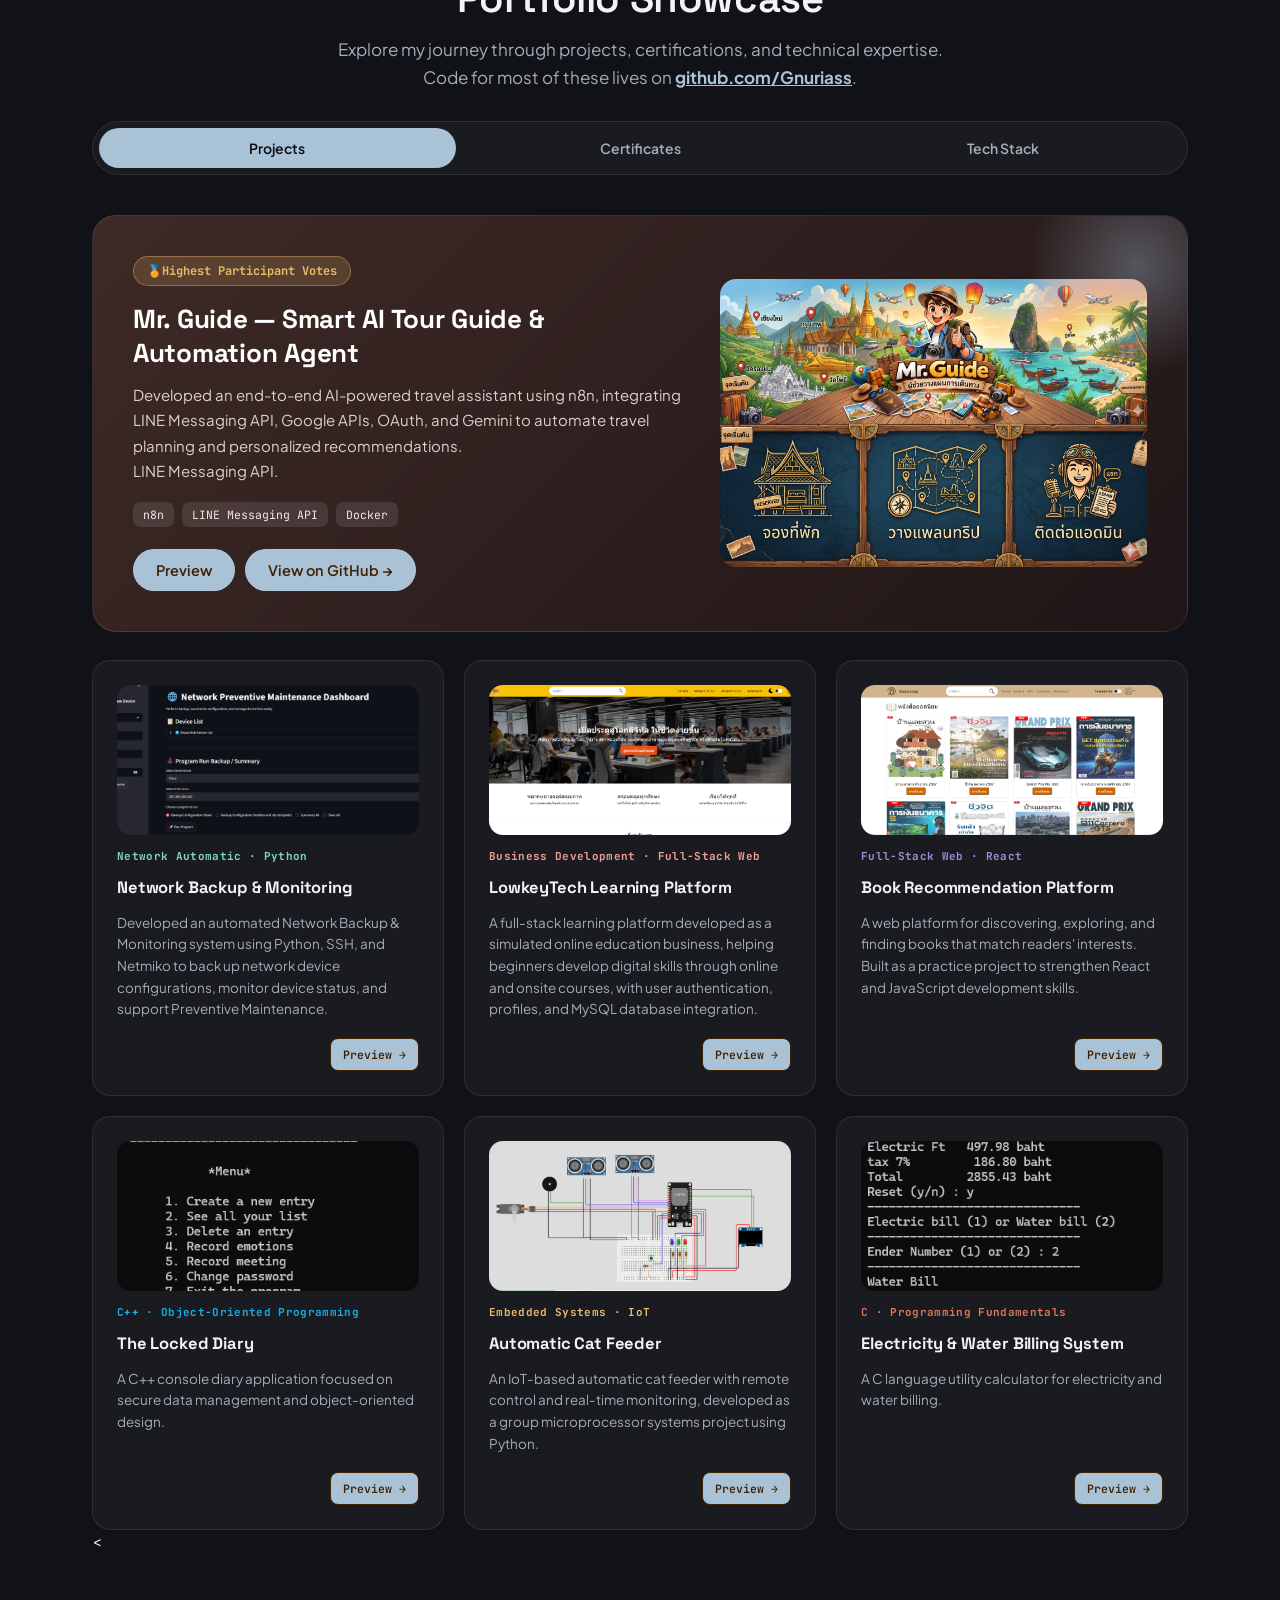
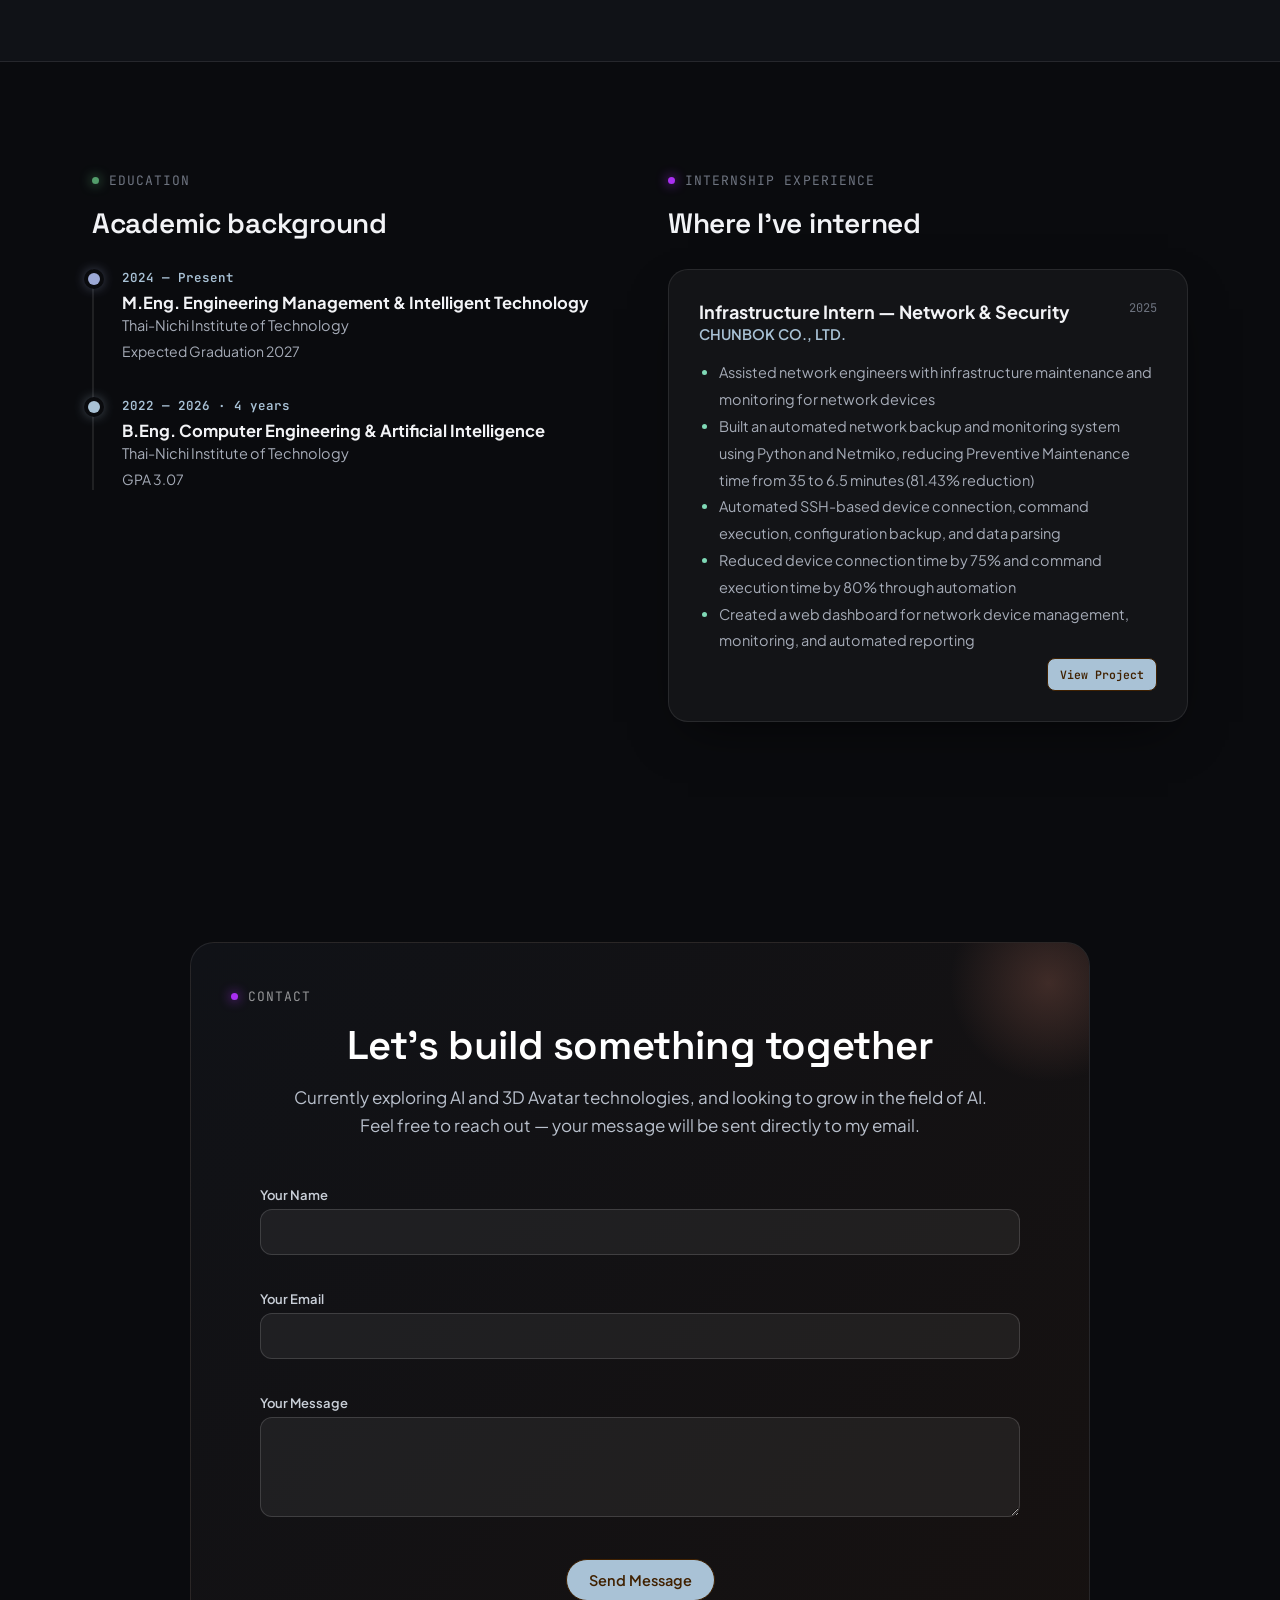
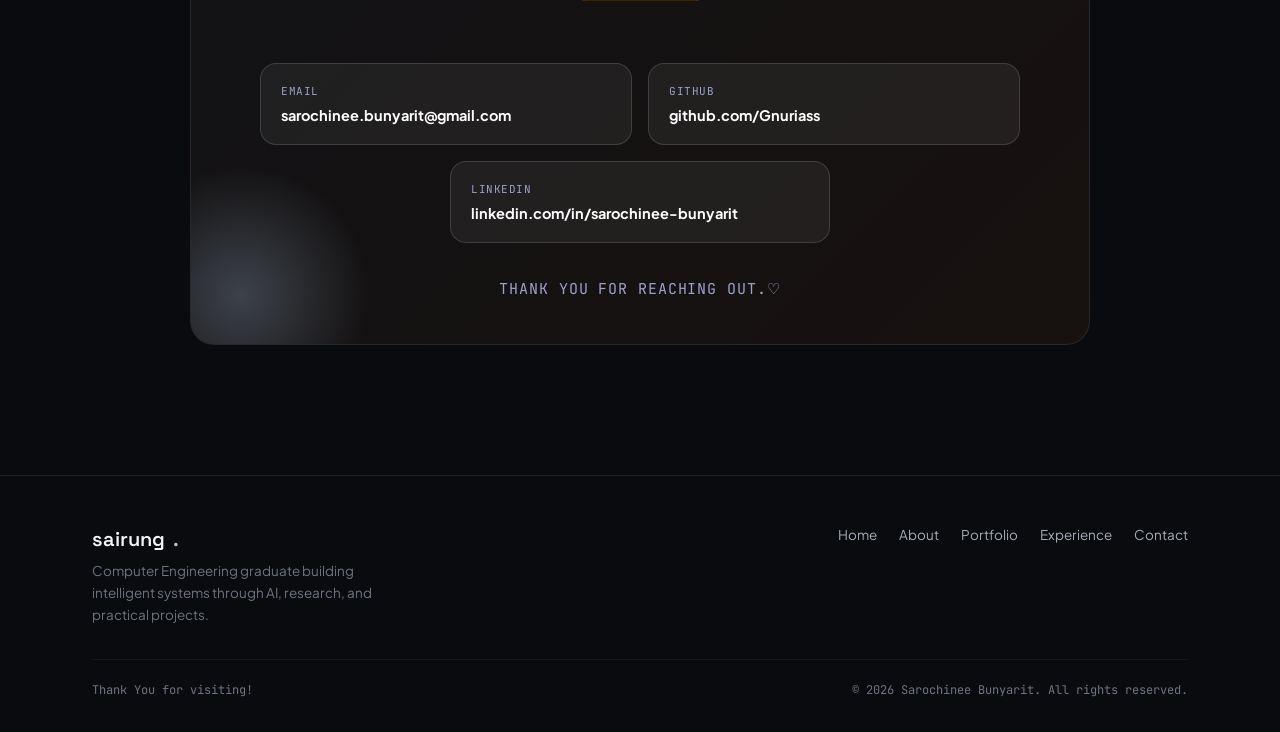
==== commit 76d8859c: "Add ." ====
--- a/index.html
+++ b/index.html
@@ -224,7 +224,7 @@
         <div class="wrap about-grid">
           <div class="avatar-wrap">
             <div class="avatar">
-              <img src="/images/me.png" alt="Portrait of Sarochinee Bunyarit" />
+              <img src="images/me.png" alt="Portrait of Sarochinee Bunyarit" />
             </div>
           </div>
 
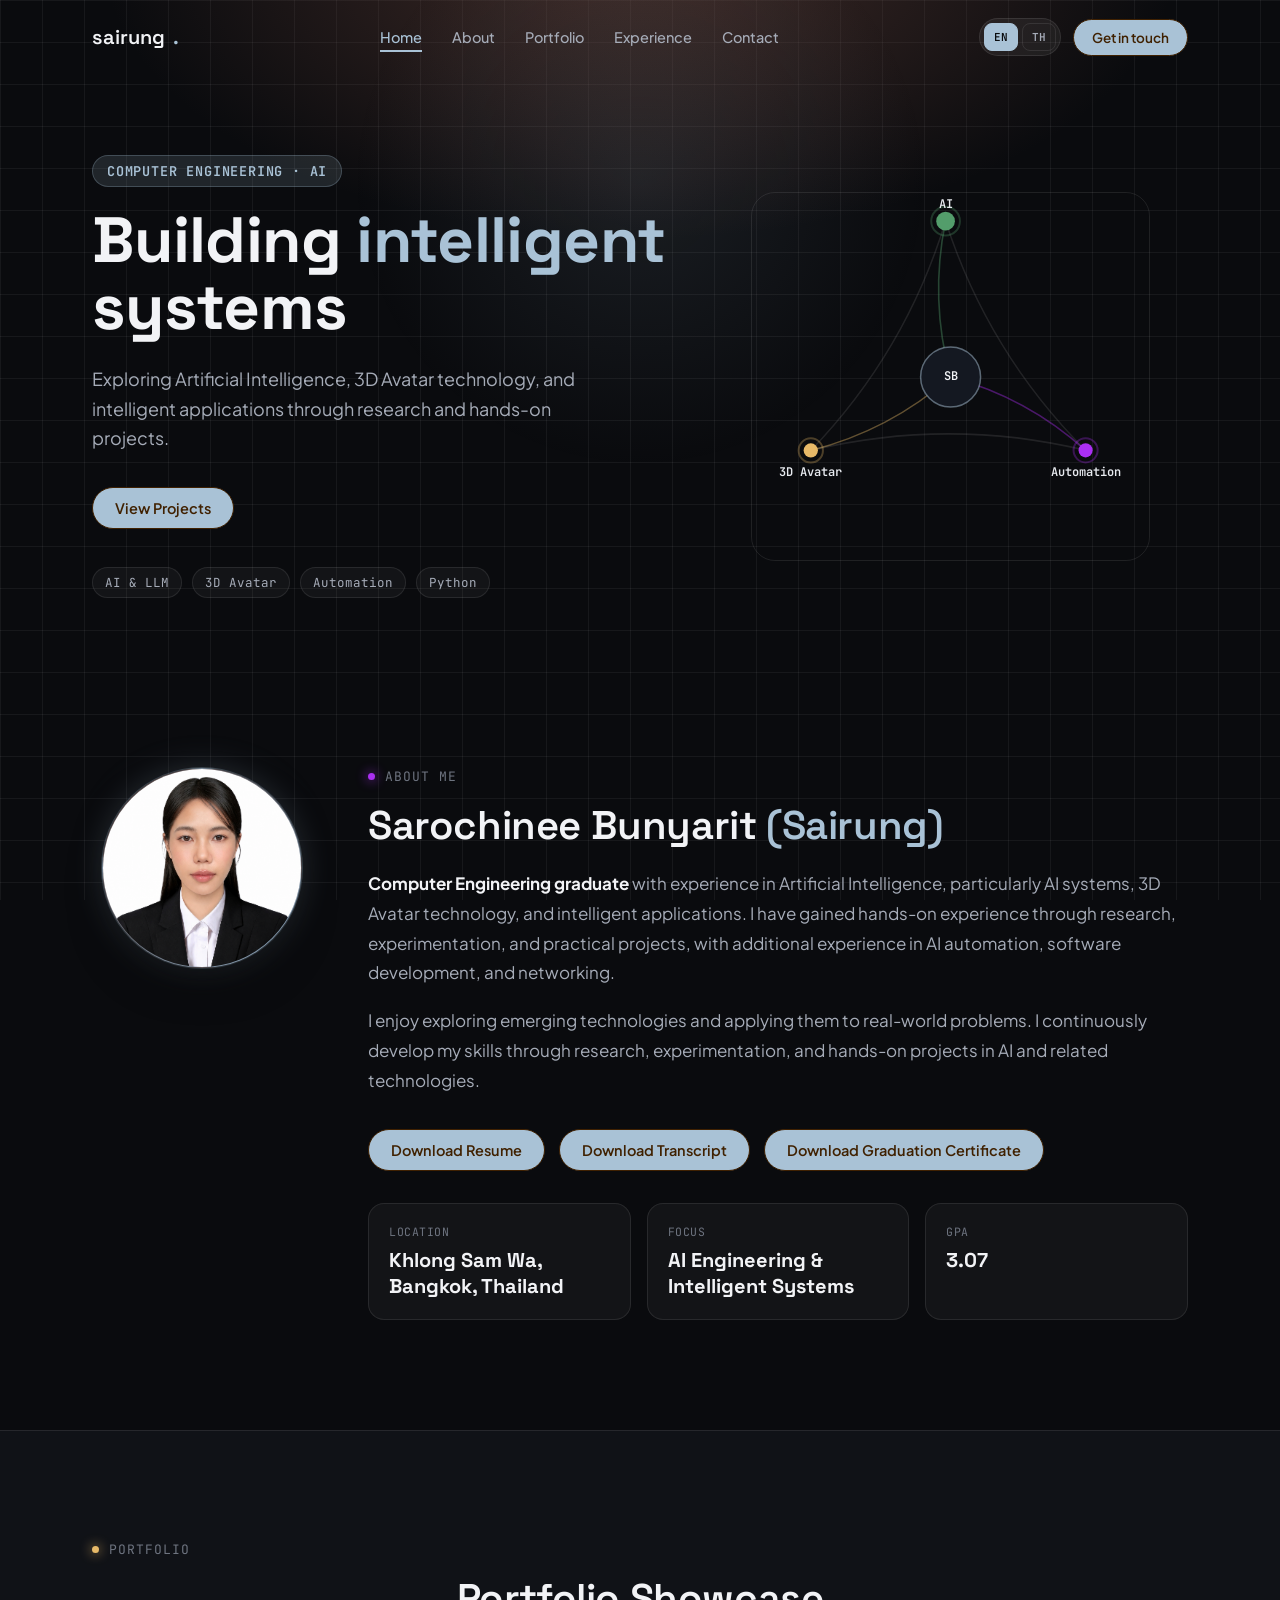
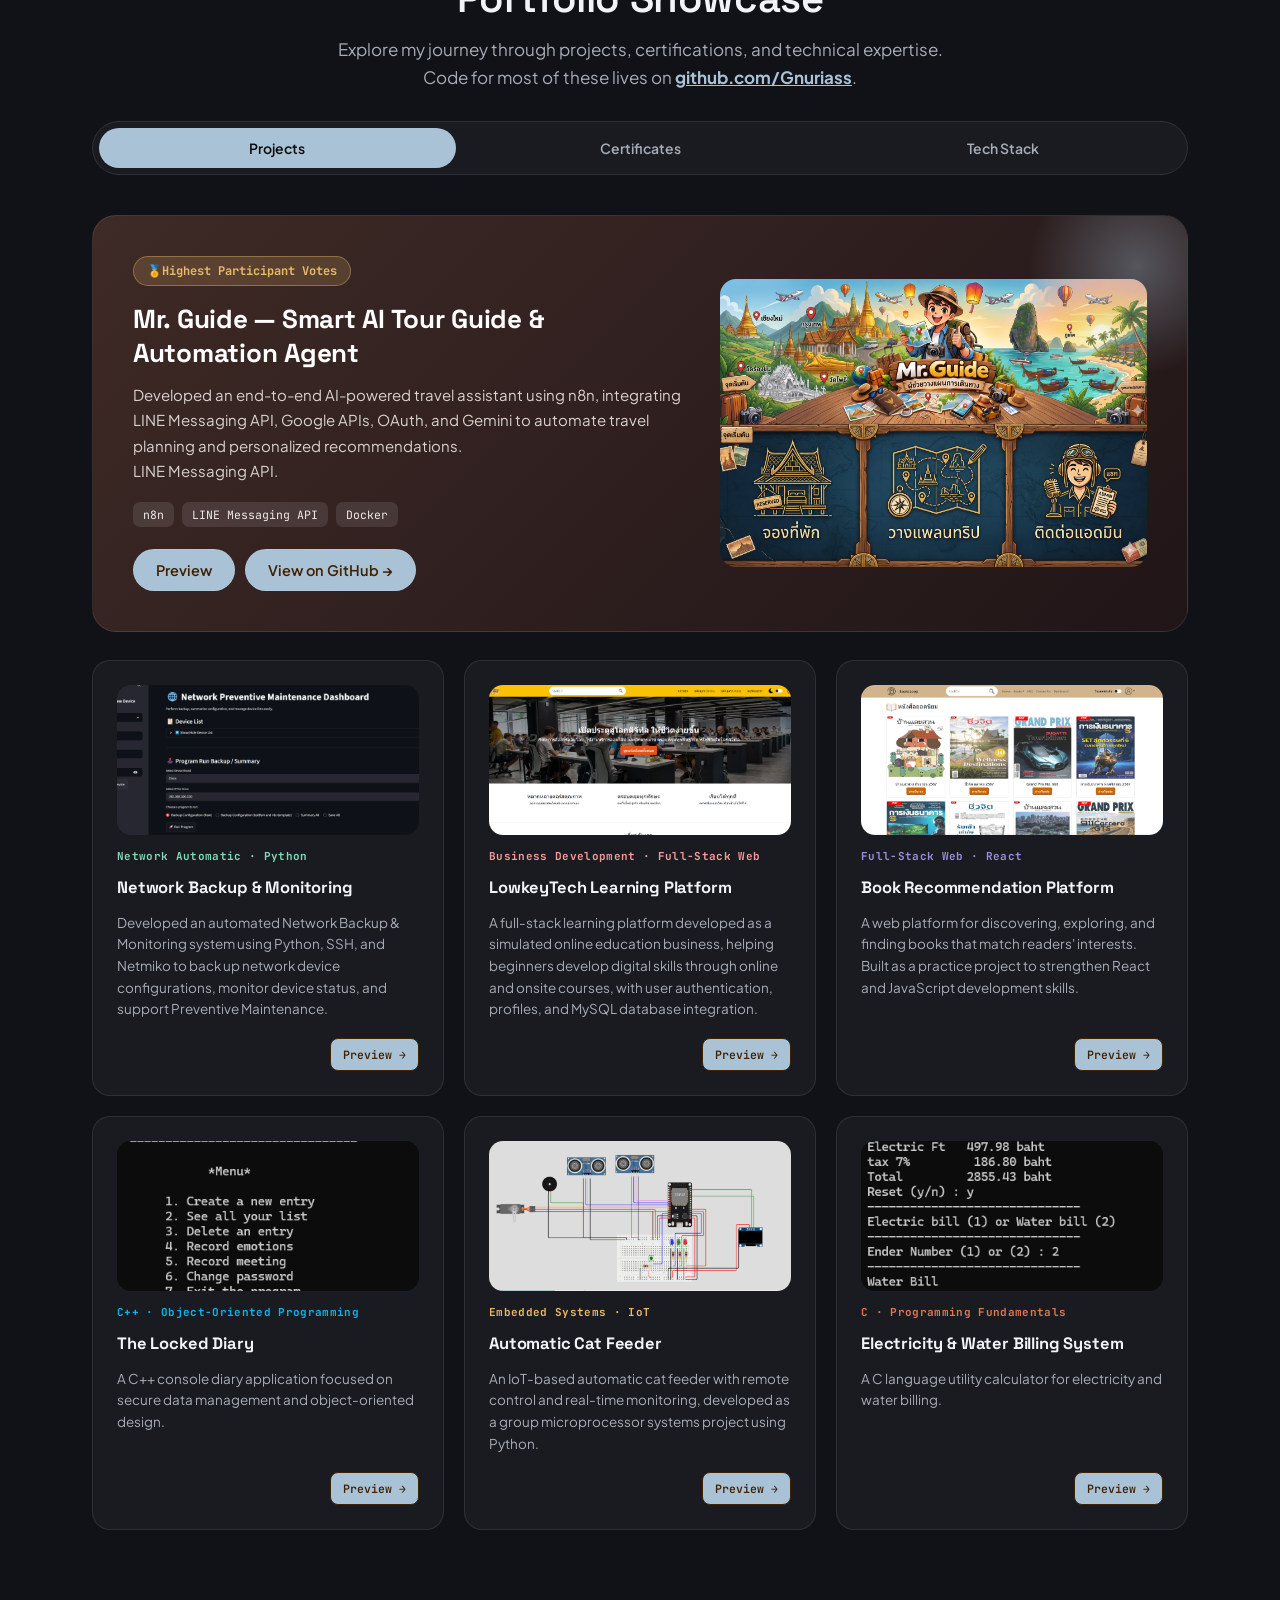
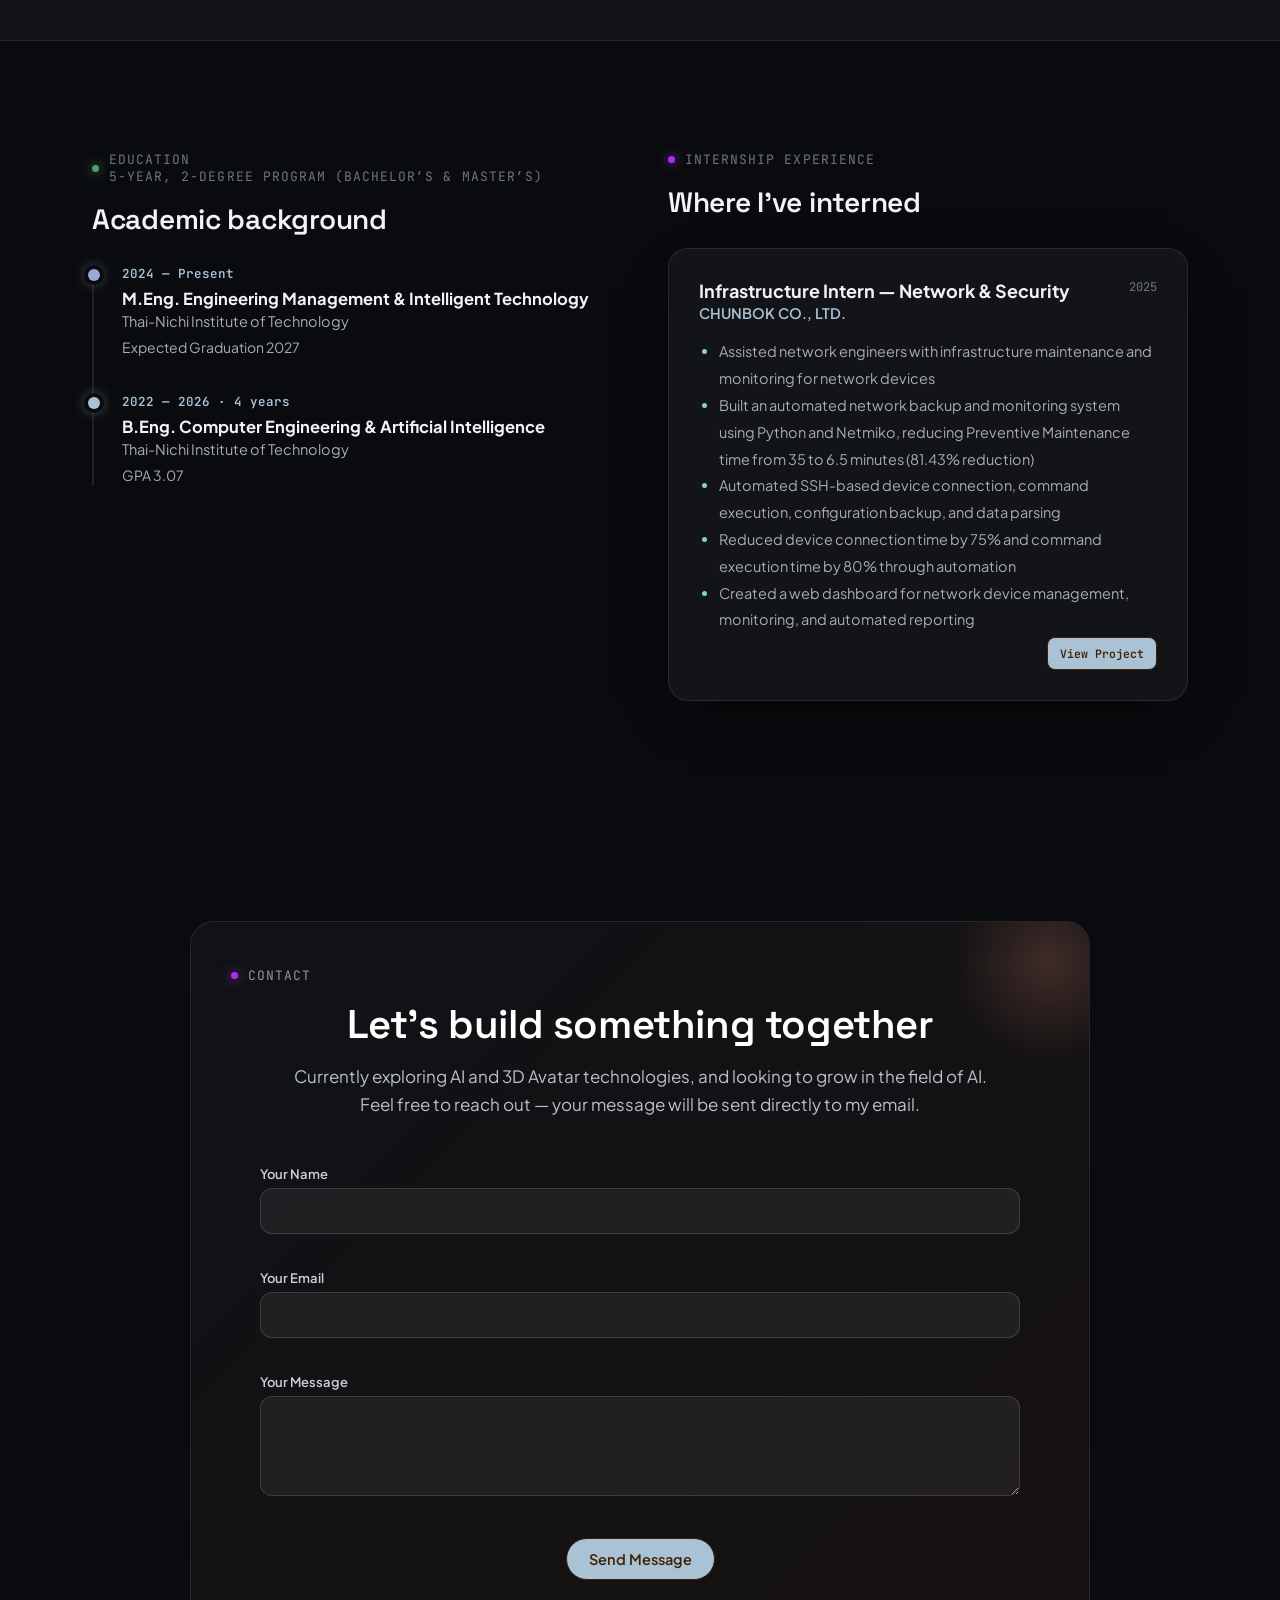
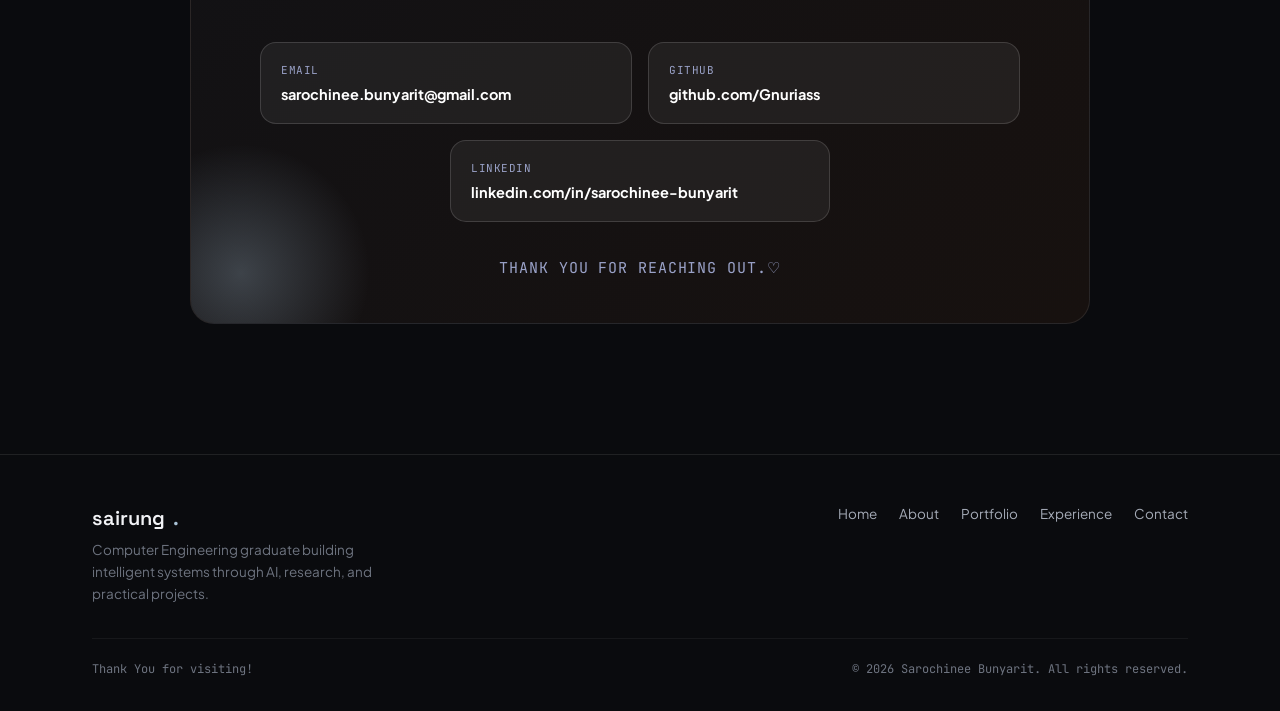
==== commit d3669bfb: "Add ." ====
--- a/index.html
+++ b/index.html
@@ -351,7 +351,7 @@
           <h2
             class="sec-title"
             data-en="Portfolio Showcase"
-            data-th="ผลงานของฉัน"
+            data-th="ผลงาน"
           >
             Portfolio Showcase
           </h2>
@@ -820,7 +820,7 @@
             <img id="project-lightbox-image" src="" alt="Project Preview" />
           </div>
 
-          <<!-- Project detail modal -->
+          <!-- Project detail modal -->
           <div
             class="modal-backdrop"
             id="proj-modal"
@@ -1265,10 +1265,11 @@
             <span
               class="eyebrow"
               style="--dot: #539d6b"
-              data-en="Education"
+              data-en="Education<br>5-Year, 2-Degree Program (Bachelor’s & Master’s)"
               data-th="การศึกษา"
             >
-              Education
+              Education<br>
+              
             </span>
 
             <h2
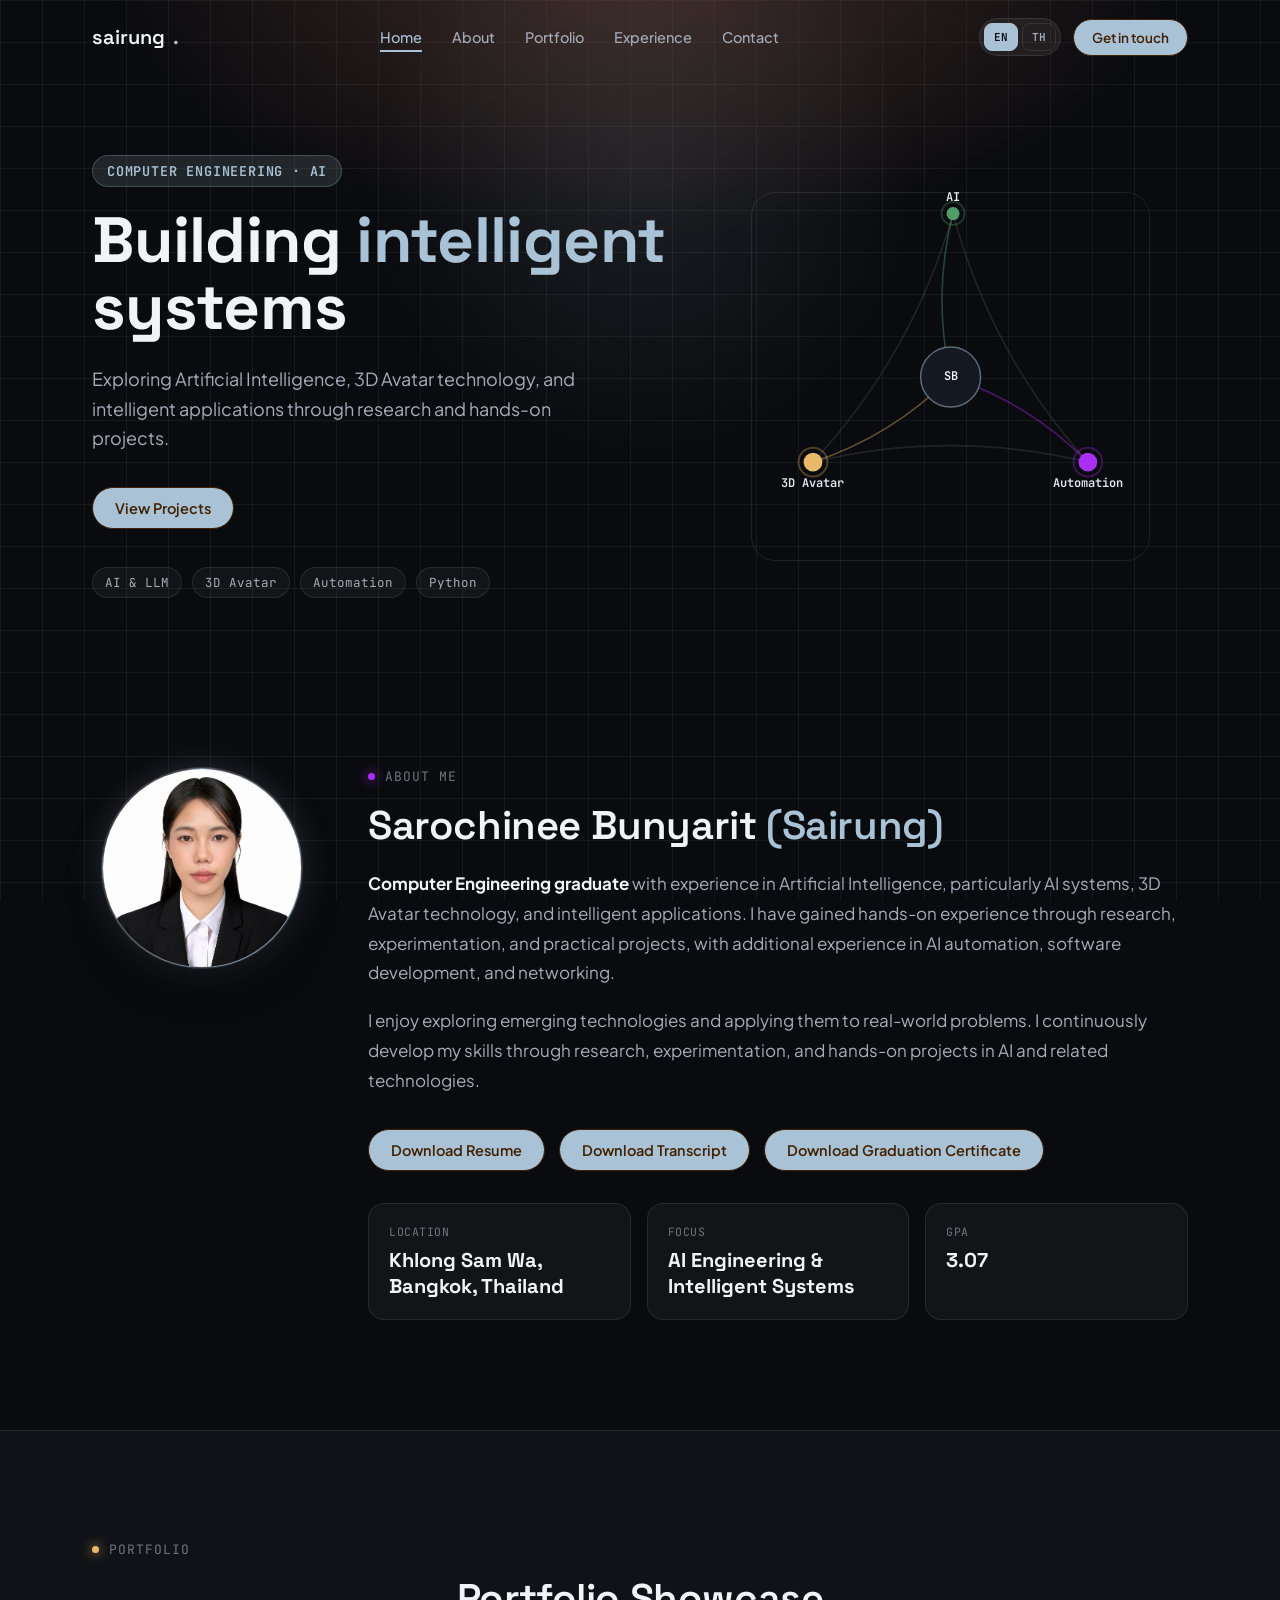
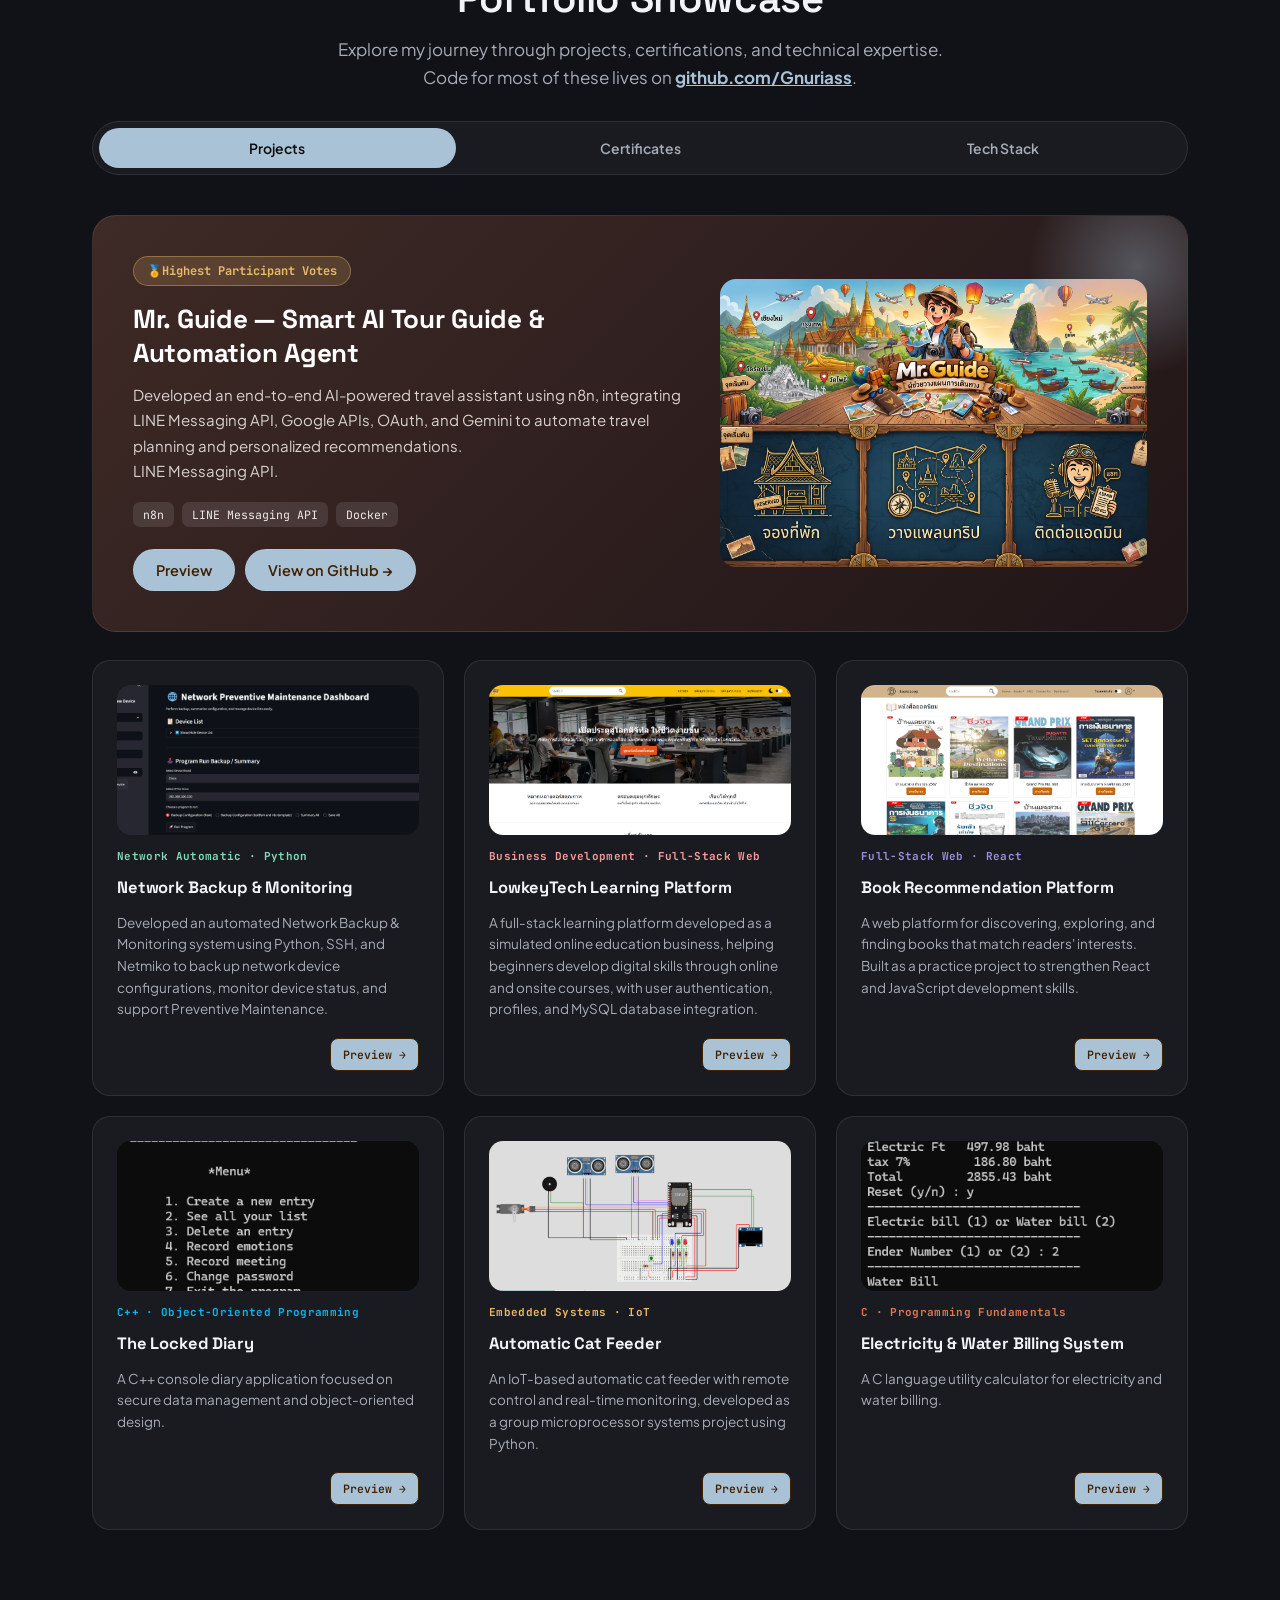
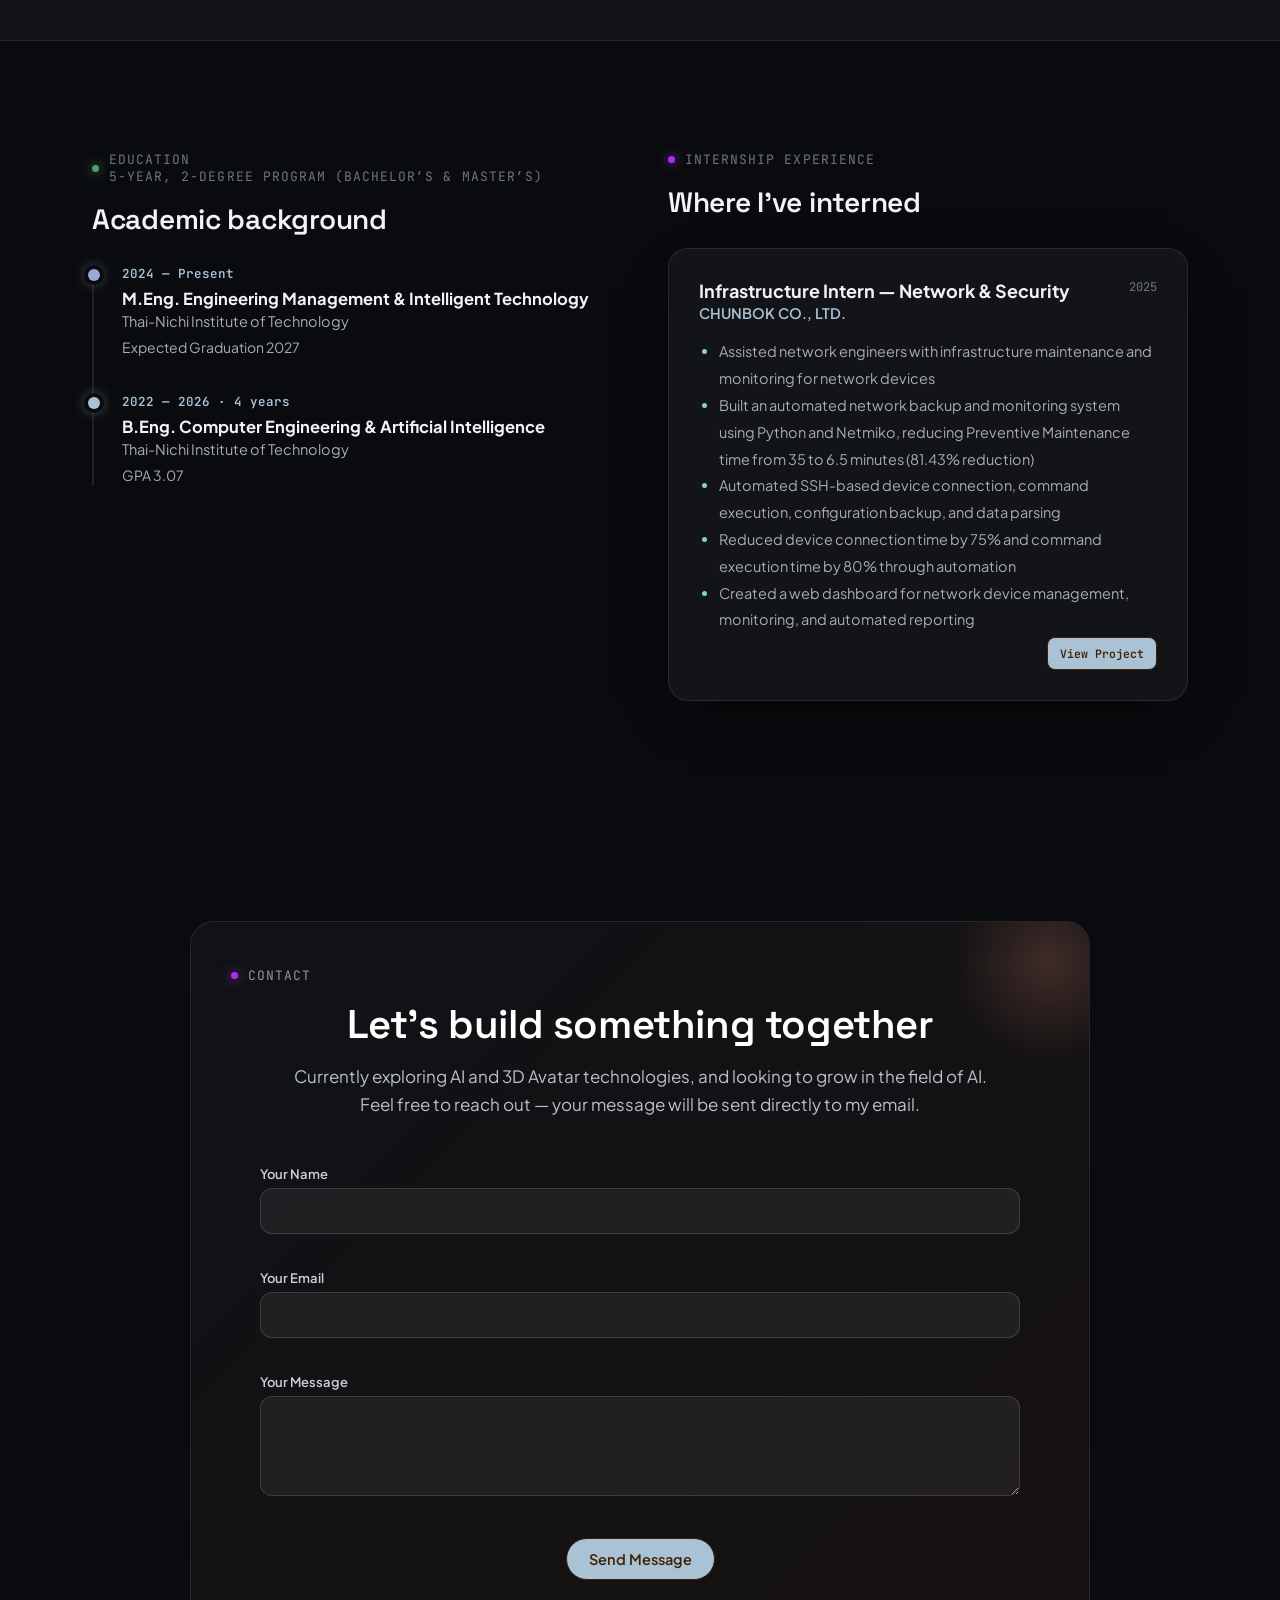
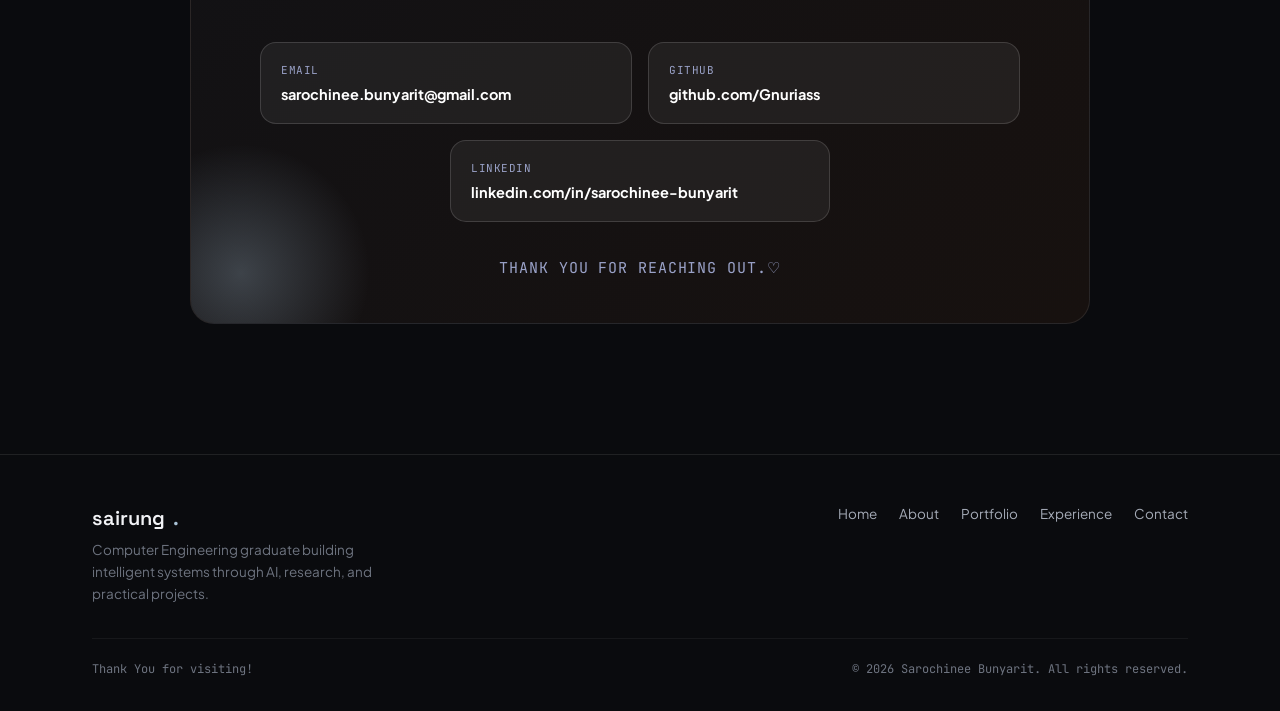
==== commit 99e346bd: "Add ." ====
--- a/index.html
+++ b/index.html
@@ -880,6 +880,115 @@
                 <div class="cert-thumb">
                   <img
                     src="images/cert/c1.jpg"
+                    alt="Basic to Intermediate AI Skills (15 Hours)Basic to Intermediate AI: Practical AI Skills for Learning, Working, and Earning (15 Hours)"
+                  />
+                </div>
+
+                <div class="cert-body">
+                  <h3
+                    data-en="Basic to Intermediate AI: Practical AI Skills for Learning, Working, and Earning <br/> (15 Hours)"
+                    data-th="หลักสูตร Basic to Intermediate AI: Practical AI Skills for Learning, Working, and Earning (จำนวน 15 ชั่วโมง)"
+                  ></h3>
+
+                  <div class="cert-org">
+                    Ministry of Higher Education, Science, Research and Innovation (MHESI) & Chiang Mai University 
+                  </div>
+
+                  <div class="cert-date">2026</div>
+
+                  <div
+                    class="cert-desc"
+                    data-en="Completed the Basic to Intermediate AI training program, gaining comprehensive, practical skills in artificial intelligence for learning, working, and productivity enhancement. Developed core competencies in AI literacy, analytical thinking, effective prompt engineering, AI workflow design, and data-driven problem solving, alongside a strong understanding of ethical AI awareness and responsible tool usage."
+                    data-th="ผ่านการอบรมหลักสูตร Basic to Intermediate AI: Practical AI Skills for Learning, Working, and Earning ระยะเวลา 15 ชั่วโมง โดยมุ่งเน้นการพัฒนาทักษะปัญญาประดิษฐ์เชิงปฏิบัติการเพื่อการประยุกต์ใช้ในการเรียน การทำงาน และการสร้างรายได้ ครอบคลุมความเข้าใจด้าน AI Literacy, การเขียนคำสั่ง (Prompt Engineering), การออกแบบขั้นตอนการทำงานร่วมกับ AI (AI Workflow Design), การคิดเชิงวิเคราะห์และการแก้ปัญหาด้วยข้อมูล (Data-Driven Process) รวมถึงตระหนักถึงจริยธรรมและความปลอดภัยในการใช้งาน AI"
+                  >
+                    
+                  </div>
+                </div>
+              </div>
+              <!-- Certificate 2 -->
+              <div
+                class="cert-card reveal reveal-stagger"
+                tabindex="0"
+                data-cert="2"
+                style="--r-i: 2"
+              >
+                <div class="cert-thumb">
+                  <img
+                    src="images/cert/c2.jpg"
+                    alt="Introduction to data analytics using MS Excel"
+                  />
+                </div>
+
+                <div class="cert-body">
+                  <h3
+                    data-en="Introduction to data analytics using MS Excel"
+                    data-th="การวิเคราะห์ข้อมูลเบื้องต้น ด้วย โปรแกรม MS Excel"
+                  ></h3>
+
+                  <div class="cert-org">
+                    Thailand Massive Open Online Course <br />(Thai MOOC)
+                  </div>
+
+                  <div class="cert-date">2026</div>
+
+                  <div
+                    class="cert-desc"
+                    data-en="Completed Introduction to data analytics using MS Excel course focused on foundational knowledge and professional data analysis competencies."
+                    data-th="ผ่านการเรียน การวิเคราะห์ข้อมูลเบื้องต้น ด้วย โปรแกรม MS Excel โดยเน้นความรู้พื้นฐานและสมรรถนะด้านการวิเคราะห์ข้อมูลในระดับวิชาชีพ"
+                  >
+                    Completed Introduction to data analytics using MS Excel
+                    course focused on foundational knowledge and professional
+                    data analysis competencies.
+                  </div>
+                </div>
+              </div>
+              <!-- Certificate 3 -->
+              <div
+                class="cert-card reveal reveal-stagger"
+                tabindex="0"
+                data-cert="3"
+                style="--r-i: 3"
+              >
+                <div class="cert-thumb">
+                  <img
+                    src="images/cert/c3.jpg"
+                    alt="Introduction to Statistics and Data Analytics"
+                  />
+                </div>
+
+                <div class="cert-body">
+                  <h3
+                    data-en="Introduction to Statistics and Data Analytics"
+                    data-th="สถิติและการวิเคราะห์ข้อมูลเบื้องต้น"
+                  ></h3>
+
+                  <div class="cert-org">
+                    Thailand Massive Open Online Course <br />(Thai MOOC)
+                  </div>
+
+                  <div class="cert-date">2026</div>
+
+                  <div
+                    class="cert-desc"
+                    data-en="Completed Introduction to Statistics and Data Analytics course focused on foundational knowledge and professional data analysis competencies."
+                    data-th="ผ่านการเรียน สถิติและการวิเคราะห์ข้อมูลเบื้องต้น โดยเน้นความรู้พื้นฐานและสมรรถนะด้านการวิเคราะห์ข้อมูลในระดับวิชาชีพ"
+                  >
+                    Completed Introduction to Statistics and Data Analytics
+                    course focused on foundational knowledge and professional
+                    data analysis competencies.
+                  </div>
+                </div>
+              </div>
+              <!-- Certificate 4 -->
+              <div
+                class="cert-card reveal reveal-stagger"
+                tabindex="0"
+                data-cert="4"
+                style="--r-i: 4"
+              >
+                <div class="cert-thumb">
+                  <img
+                    src="images/cert/c4.jpg"
                     alt="Security Engineer Program"
                   />
                 </div>
@@ -904,16 +1013,16 @@
                 </div>
               </div>
 
-              <!-- Certificate 2 -->
+              <!-- Certificate 5 -->
               <div
                 class="cert-card reveal reveal-stagger"
                 tabindex="0"
-                data-cert="2"
-                style="--r-i: 2"
+                data-cert="5"
+                style="--r-i: 5"
               >
                 <div class="cert-thumb">
                   <img
-                    src="images/cert/c2.jpg"
+                    src="images/cert/c5.jpg"
                     alt="Basic Cybersecurity Training"
                   />
                 </div>
@@ -936,16 +1045,16 @@
                 </div>
               </div>
 
-              <!-- Certificate 3 -->
+              <!-- Certificate 6 -->
               <div
                 class="cert-card reveal reveal-stagger"
                 tabindex="0"
-                data-cert="3"
-                style="--r-i: 3"
+                data-cert="6"
+                style="--r-i: 6"
               >
                 <div class="cert-thumb">
                   <img
-                    src="images/cert/c3.jpg"
+                    src="images/cert/c6.jpg"
                     alt="Basic Cybersecurity Training"
                   />
                 </div>
@@ -970,80 +1079,9 @@
                   </div>
                 </div>
               </div>
-              <!-- Certificate 4 -->
-              <div
-                class="cert-card reveal reveal-stagger"
-                tabindex="0"
-                data-cert="4"
-                style="--r-i: 4"
-              >
-                <div class="cert-thumb">
-                  <img
-                    src="images/cert/c4.jpg"
-                    alt="Introduction to Statistics and Data Analytics"
-                  />
-                </div>
-
-                <div class="cert-body">
-                  <h3
-                    data-en="Introduction to Statistics and Data Analytics"
-                    data-th="สถิติและการวิเคราะห์ข้อมูลเบื้องต้น"
-                  ></h3>
-
-                  <div class="cert-org">
-                    Thailand Massive Open Online Course <br />(Thai MOOC)
-                  </div>
-
-                  <div class="cert-date">2026</div>
-
-                  <div
-                    class="cert-desc"
-                    data-en="Completed Introduction to Statistics and Data Analytics course focused on foundational knowledge and professional data analysis competencies."
-                    data-th="ผ่านการเรียน สถิติและการวิเคราะห์ข้อมูลเบื้องต้น โดยเน้นความรู้พื้นฐานและสมรรถนะด้านการวิเคราะห์ข้อมูลในระดับวิชาชีพ"
-                  >
-                    Completed Introduction to Statistics and Data Analytics
-                    course focused on foundational knowledge and professional
-                    data analysis competencies.
-                  </div>
-                </div>
-              </div>
-              <!-- Certificate 5 -->
-              <div
-                class="cert-card reveal reveal-stagger"
-                tabindex="0"
-                data-cert="5"
-                style="--r-i: 5"
-              >
-                <div class="cert-thumb">
-                  <img
-                    src="images/cert/c5.jpg"
-                    alt="Introduction to data analytics using MS Excel"
-                  />
-                </div>
-
-                <div class="cert-body">
-                  <h3
-                    data-en="Introduction to data analytics using MS Excel"
-                    data-th="การวิเคราะห์ข้อมูลเบื้องต้น ด้วย โปรแกรม MS Excel"
-                  ></h3>
-
-                  <div class="cert-org">
-                    Thailand Massive Open Online Course <br />(Thai MOOC)
-                  </div>
-
-                  <div class="cert-date">2026</div>
-
-                  <div
-                    class="cert-desc"
-                    data-en="Completed Introduction to data analytics using MS Excel course focused on foundational knowledge and professional data analysis competencies."
-                    data-th="ผ่านการเรียน การวิเคราะห์ข้อมูลเบื้องต้น ด้วย โปรแกรม MS Excel โดยเน้นความรู้พื้นฐานและสมรรถนะด้านการวิเคราะห์ข้อมูลในระดับวิชาชีพ"
-                  >
-                    Completed Introduction to data analytics using MS Excel
-                    course focused on foundational knowledge and professional
-                    data analysis competencies.
-                  </div>
-                </div>
-              </div>
+              
+              
+              
             </div>
           </div>
 
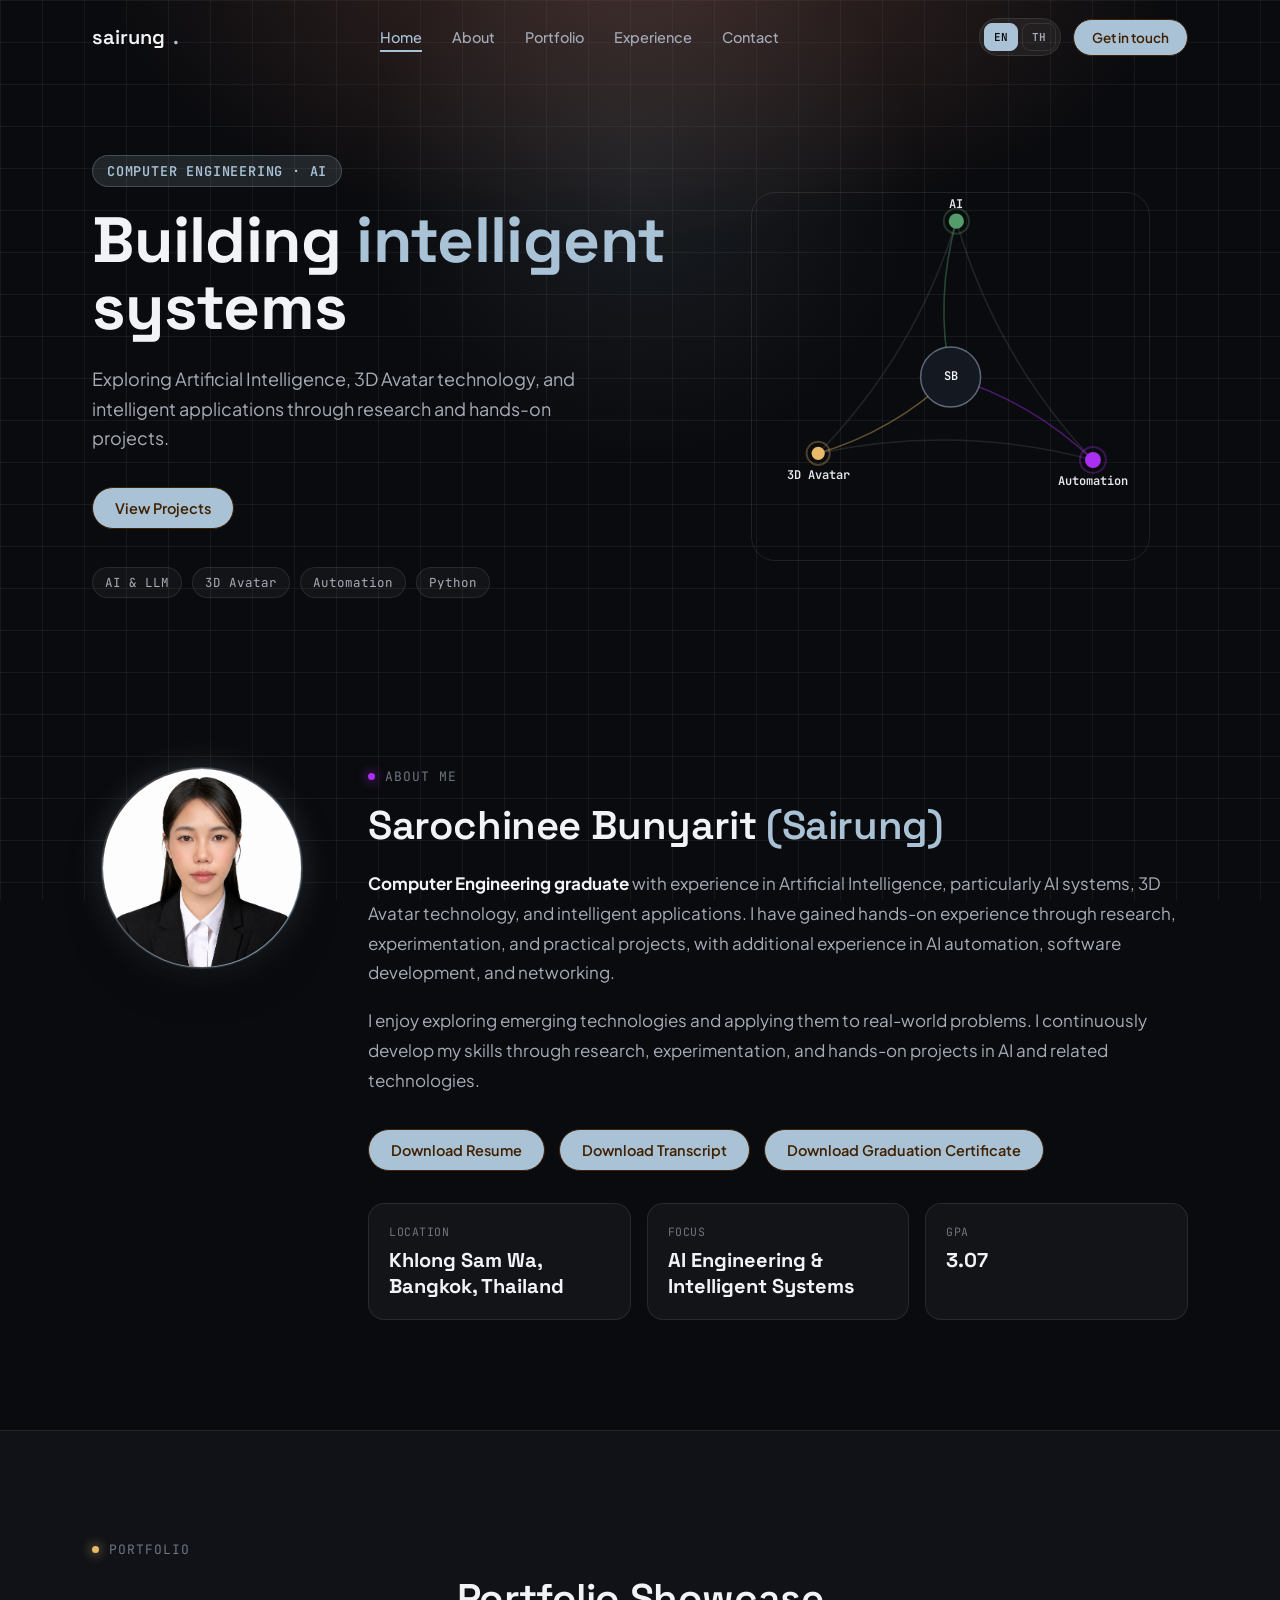
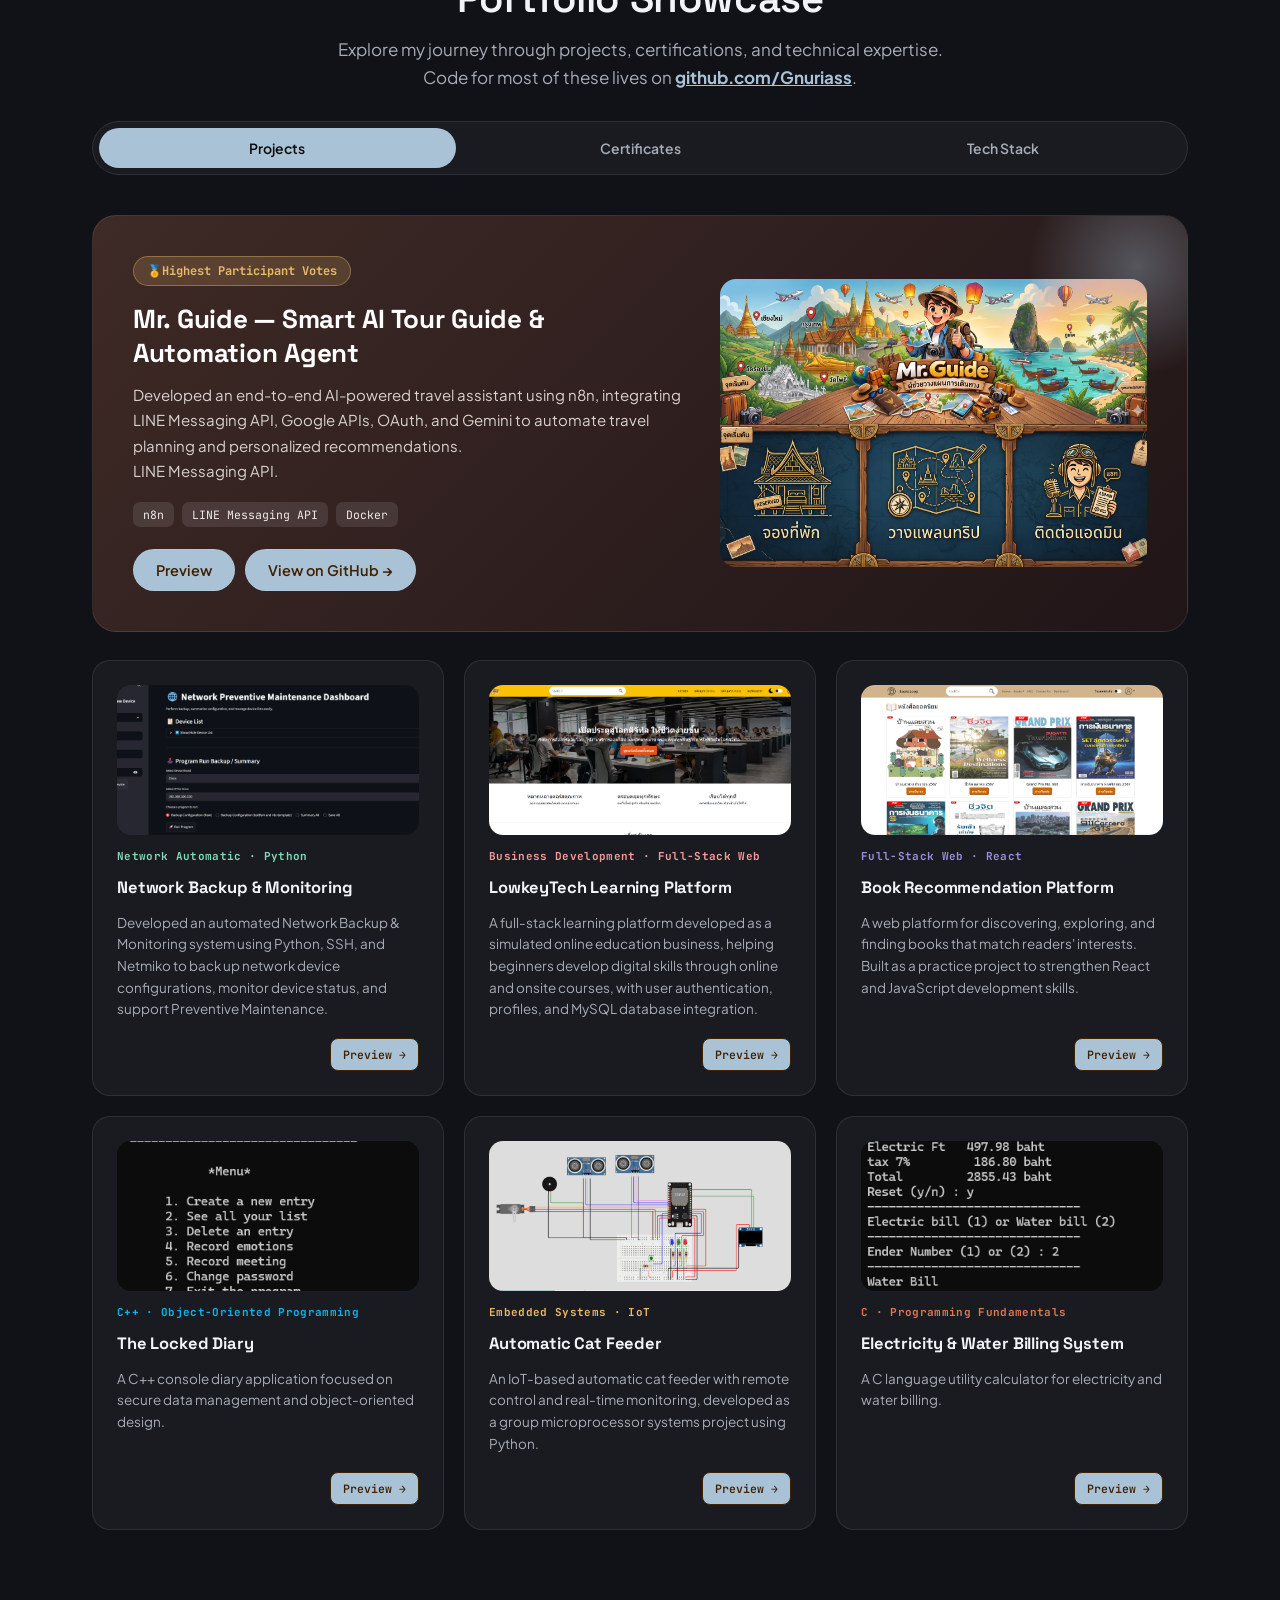
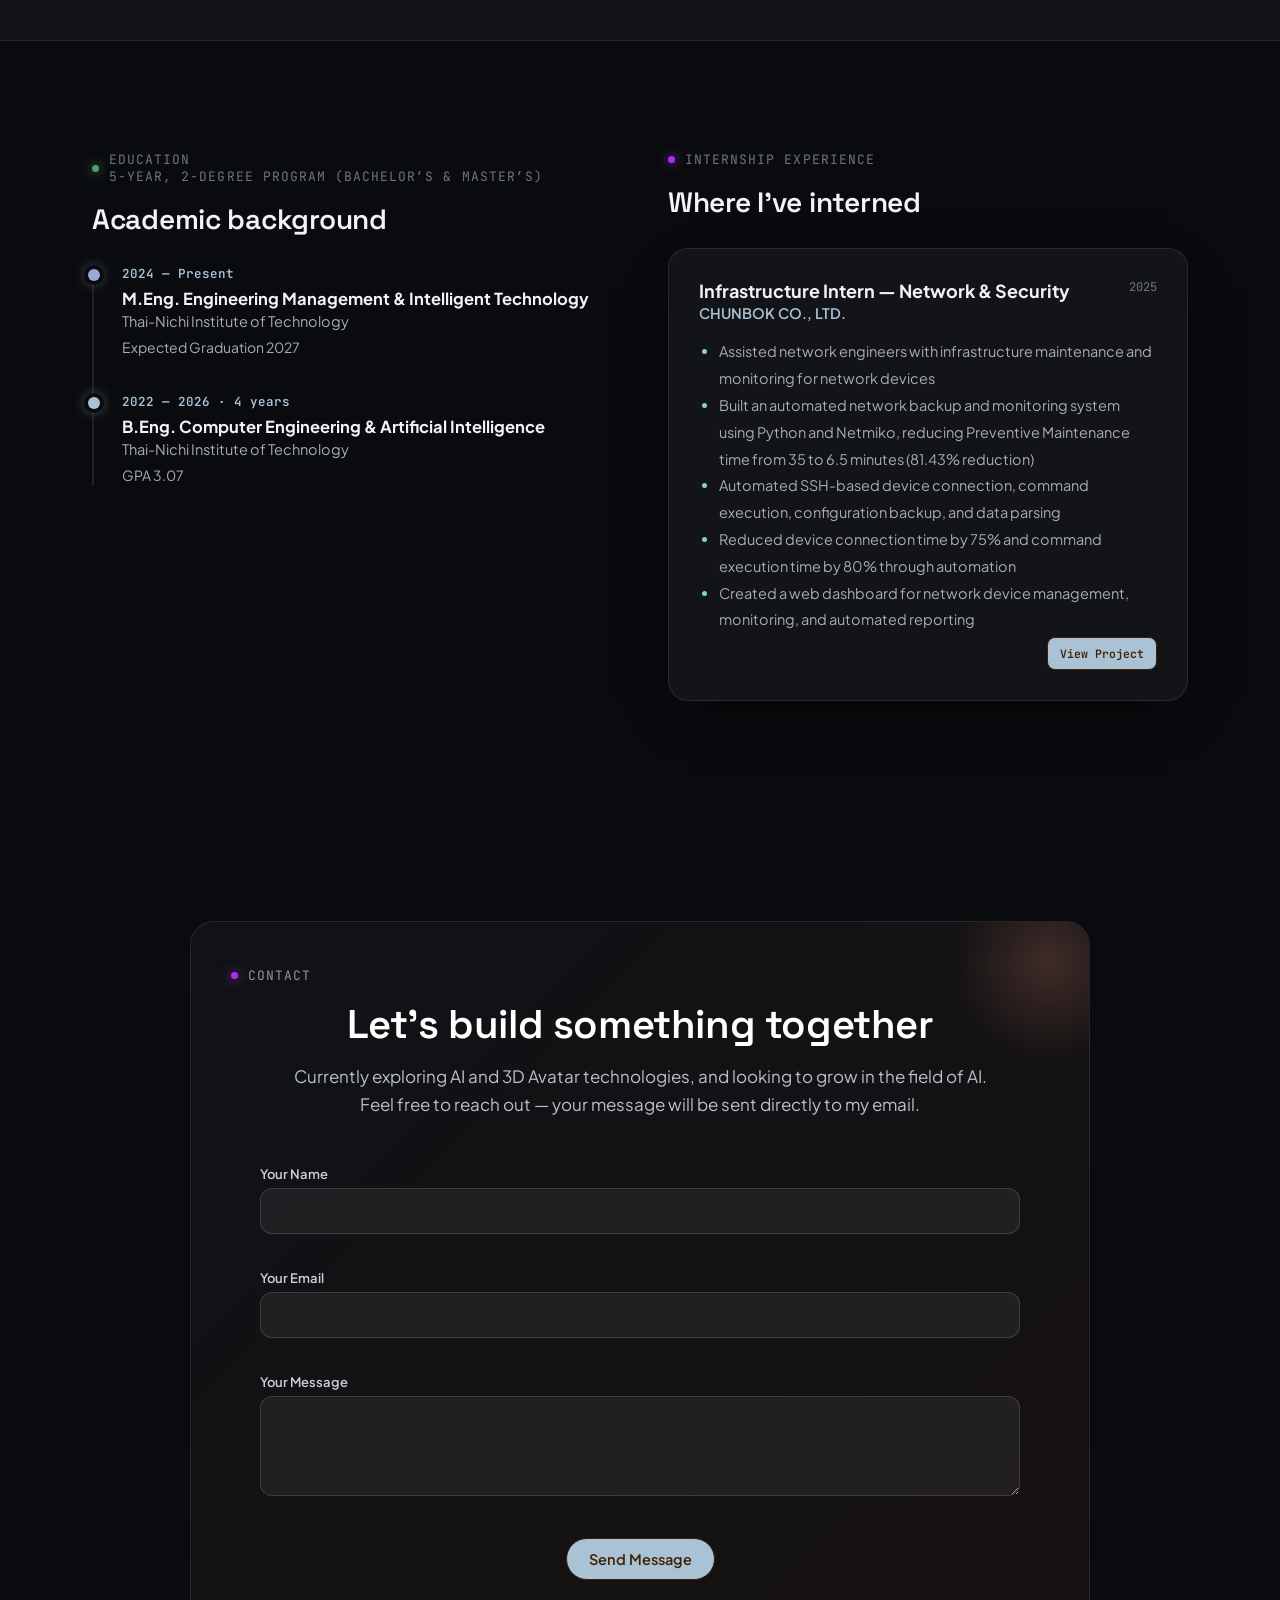
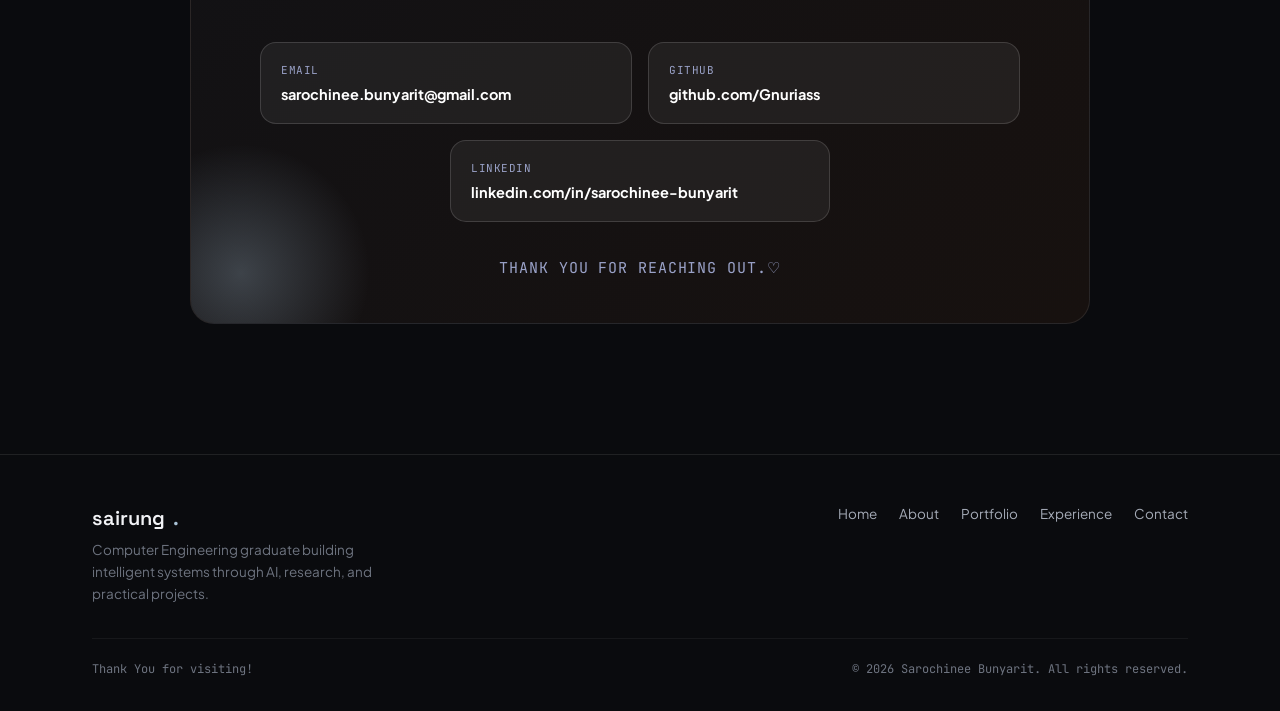
==== commit 39d55570: "Add ." ====
--- a/index.html
+++ b/index.html
@@ -887,7 +887,7 @@
                 <div class="cert-body">
                   <h3
                     data-en="Basic to Intermediate AI: Practical AI Skills for Learning, Working, and Earning <br/> (15 Hours)"
-                    data-th="หลักสูตร Basic to Intermediate AI: Practical AI Skills for Learning, Working, and Earning (จำนวน 15 ชั่วโมง)"
+                    data-th="หลักสูตร Basic to Intermediate AI: Practical AI Skills for Learning, Working, and Earning (15 ชั่วโมง)"
                   ></h3>
 
                   <div class="cert-org">
@@ -915,14 +915,51 @@
                 <div class="cert-thumb">
                   <img
                     src="images/cert/c2.jpg"
+                    alt="Microsoft AI Skills For All (Online)"
+                  />
+                </div>
+
+                <div class="cert-body">
+                  <h3 
+                  data-en="Microsoft AI Skills For All (1.43 Hours)"
+                  data-th="Microsoft AI Skills For All (1.43 ชั่วโมง)"
+                  >
+                    Microsoft AI Skills For All (Online)
+                  </h3>
+
+                  <div class="cert-org">
+                  National Cyber Security Service (NCSC/NCSA) & Microsoft Thailand
+                  </div>
+
+                  <div class="cert-date">2026</div>
+
+                  <div
+                    class="cert-desc"
+                    data-en="Completed the Microsoft AI Skills For All online training program, gaining foundational competencies in Artificial Intelligence and Generative AI technologies. Developed practical skills in leveraging Microsoft Copilot for efficient workplace tasks—such as content creation, email drafting, language translation, data summarization, and business planning. Additionally, acquired hands-on experience in visual design using Microsoft Designer and professional video editing using Microsoft Clipchamp, while understanding the ethical considerations and safe usage of AI tools."
+                    data-th="ผ่านการอบรมหลักสูตรออนไลน์ Microsoft AI Skills For All โดยเรียนรู้เกี่ยวกับพื้นฐานเทคโนโลยีปัญญาประดิษฐ์และ Generative AI ทักษะการใช้งาน Microsoft Copilot เพื่อเพิ่มประสิทธิภาพการทำงาน เช่น การร่างอีเมล การแปลภาษา การสรุปวิดีโอ การสร้างสรรค์เนื้อหา และการวางแผนธุรกิจ พร้อมทั้งฝึกฝนทักษะการสร้างภาพด้วย Microsoft Designer และการตัดต่อวิดีโอระดับมืออาชีพด้วย Microsoft Clipchamp ตลอดจนตระหนักถึงข้อควรระวังและจริยธรรมในการใช้งาน AI อย่างปลอดภัย"
+                  >
+                    
+                  </div>
+                </div>
+              </div>
+              <!-- Certificate 3 -->
+              <div
+                class="cert-card reveal reveal-stagger"
+                tabindex="0"
+                data-cert="3"
+                style="--r-i: 3"
+              >
+                <div class="cert-thumb">
+                  <img
+                    src="images/cert/c3.jpg"
                     alt="Introduction to data analytics using MS Excel"
                   />
                 </div>
 
                 <div class="cert-body">
                   <h3
-                    data-en="Introduction to data analytics using MS Excel"
-                    data-th="การวิเคราะห์ข้อมูลเบื้องต้น ด้วย โปรแกรม MS Excel"
+                    data-en="Introduction to data analytics using MS Excel (11 Hours)"
+                    data-th="การวิเคราะห์ข้อมูลเบื้องต้น ด้วย โปรแกรม MS Excel (11 ชั่วโมง)"
                   ></h3>
 
                   <div class="cert-org">
@@ -942,24 +979,24 @@
                   </div>
                 </div>
               </div>
-              <!-- Certificate 3 -->
+              <!-- Certificate 4 -->
               <div
                 class="cert-card reveal reveal-stagger"
                 tabindex="0"
-                data-cert="3"
-                style="--r-i: 3"
+                data-cert="4"
+                style="--r-i: 4"
               >
                 <div class="cert-thumb">
                   <img
-                    src="images/cert/c3.jpg"
+                    src="images/cert/c4.jpg"
                     alt="Introduction to Statistics and Data Analytics"
                   />
                 </div>
 
                 <div class="cert-body">
                   <h3
-                    data-en="Introduction to Statistics and Data Analytics"
-                    data-th="สถิติและการวิเคราะห์ข้อมูลเบื้องต้น"
+                    data-en="Introduction to Statistics and Data Analytics (4 Hours)"
+                    data-th="สถิติและการวิเคราะห์ข้อมูลเบื้องต้น <br>(4 ชั่วโมง)"
                   ></h3>
 
                   <div class="cert-org">
@@ -979,22 +1016,25 @@
                   </div>
                 </div>
               </div>
-              <!-- Certificate 4 -->
+              <!-- Certificate 5 -->
               <div
                 class="cert-card reveal reveal-stagger"
                 tabindex="0"
-                data-cert="4"
-                style="--r-i: 4"
+                data-cert="5"
+                style="--r-i: 5"
               >
                 <div class="cert-thumb">
                   <img
-                    src="images/cert/c4.jpg"
+                    src="images/cert/c5.jpg"
                     alt="Security Engineer Program"
                   />
                 </div>
 
                 <div class="cert-body">
-                  <h3>Security Engineer Program</h3>
+                  <h3
+                    data-en="Security Engineer Program (60 Hours)"
+                    data-th="โครงการ Security Engineer (60 ชั่วโมง)"
+                  ></h3>
 
                   <div class="cert-org">ARIT</div>
 
@@ -1009,38 +1049,6 @@
                     security, security principles, programming, Linux
                     administration, cloud security, threat hunting, SIEM, and
                     incident response.
-                  </div>
-                </div>
-              </div>
-
-              <!-- Certificate 5 -->
-              <div
-                class="cert-card reveal reveal-stagger"
-                tabindex="0"
-                data-cert="5"
-                style="--r-i: 5"
-              >
-                <div class="cert-thumb">
-                  <img
-                    src="images/cert/c5.jpg"
-                    alt="Basic Cybersecurity Training"
-                  />
-                </div>
-
-                <div class="cert-body">
-                  <h3>Basic Cybersecurity Training</h3>
-
-                  <div class="cert-org">Department of Skill Development</div>
-
-                  <div class="cert-date">2025</div>
-
-                  <div
-                    class="cert-desc"
-                    data-en="Completed online training in Basic Cybersecurity, covering fundamental cybersecurity concepts and practices."
-                    data-th="ผ่านการอบรมออนไลน์หลักสูตร Basic Cybersecurity ซึ่งครอบคลุมแนวคิดพื้นฐานและแนวทางปฏิบัติด้าน Cybersecurity"
-                  >
-                    Completed online training in Basic Cybersecurity, covering
-                    fundamental cybersecurity concepts and practices.
                   </div>
                 </div>
               </div>
@@ -1060,7 +1068,45 @@
                 </div>
 
                 <div class="cert-body">
-                  <h3>Basic Cybersecurity Training</h3>
+                  <h3
+                    data-en="Basic Cybersecurity Training (1.3 Hours)"
+                    data-th="การฝึกอบรมด้าน Cybersecurity พื้นฐาน (1.3 ชั่วโมง)"
+                  ></h3>
+
+                  <div class="cert-org">Department of Skill Development</div>
+
+                  <div class="cert-date">2025</div>
+
+                  <div
+                    class="cert-desc"
+                    data-en="Completed online training in Basic Cybersecurity, covering fundamental cybersecurity concepts and practices."
+                    data-th="ผ่านการอบรมออนไลน์หลักสูตร Basic Cybersecurity ซึ่งครอบคลุมแนวคิดพื้นฐานและแนวทางปฏิบัติด้าน Cybersecurity"
+                  >
+                    Completed online training in Basic Cybersecurity, covering
+                    fundamental cybersecurity concepts and practices.
+                  </div>
+                </div>
+              </div>
+
+              <!-- Certificate 7 -->
+              <div
+                class="cert-card reveal reveal-stagger"
+                tabindex="0"
+                data-cert="7"
+                style="--r-i: 7"
+              >
+                <div class="cert-thumb">
+                  <img
+                    src="images/cert/c7.jpg"
+                    alt="Basic Cybersecurity Training"
+                  />
+                </div>
+
+                <div class="cert-body">
+                  <h3
+                    data-en="Basic Cybersecurity Training (2 Hours)"
+                    data-th="การฝึกอบรมด้าน Cybersecurity พื้นฐาน <br>(2 ชั่วโมง)"
+                  ></h3>
 
                   <div class="cert-org">
                     Thailand Professional Qualification Institute (TPQI)
@@ -1079,8 +1125,6 @@
                   </div>
                 </div>
               </div>
-              
-              
               
             </div>
           </div>
